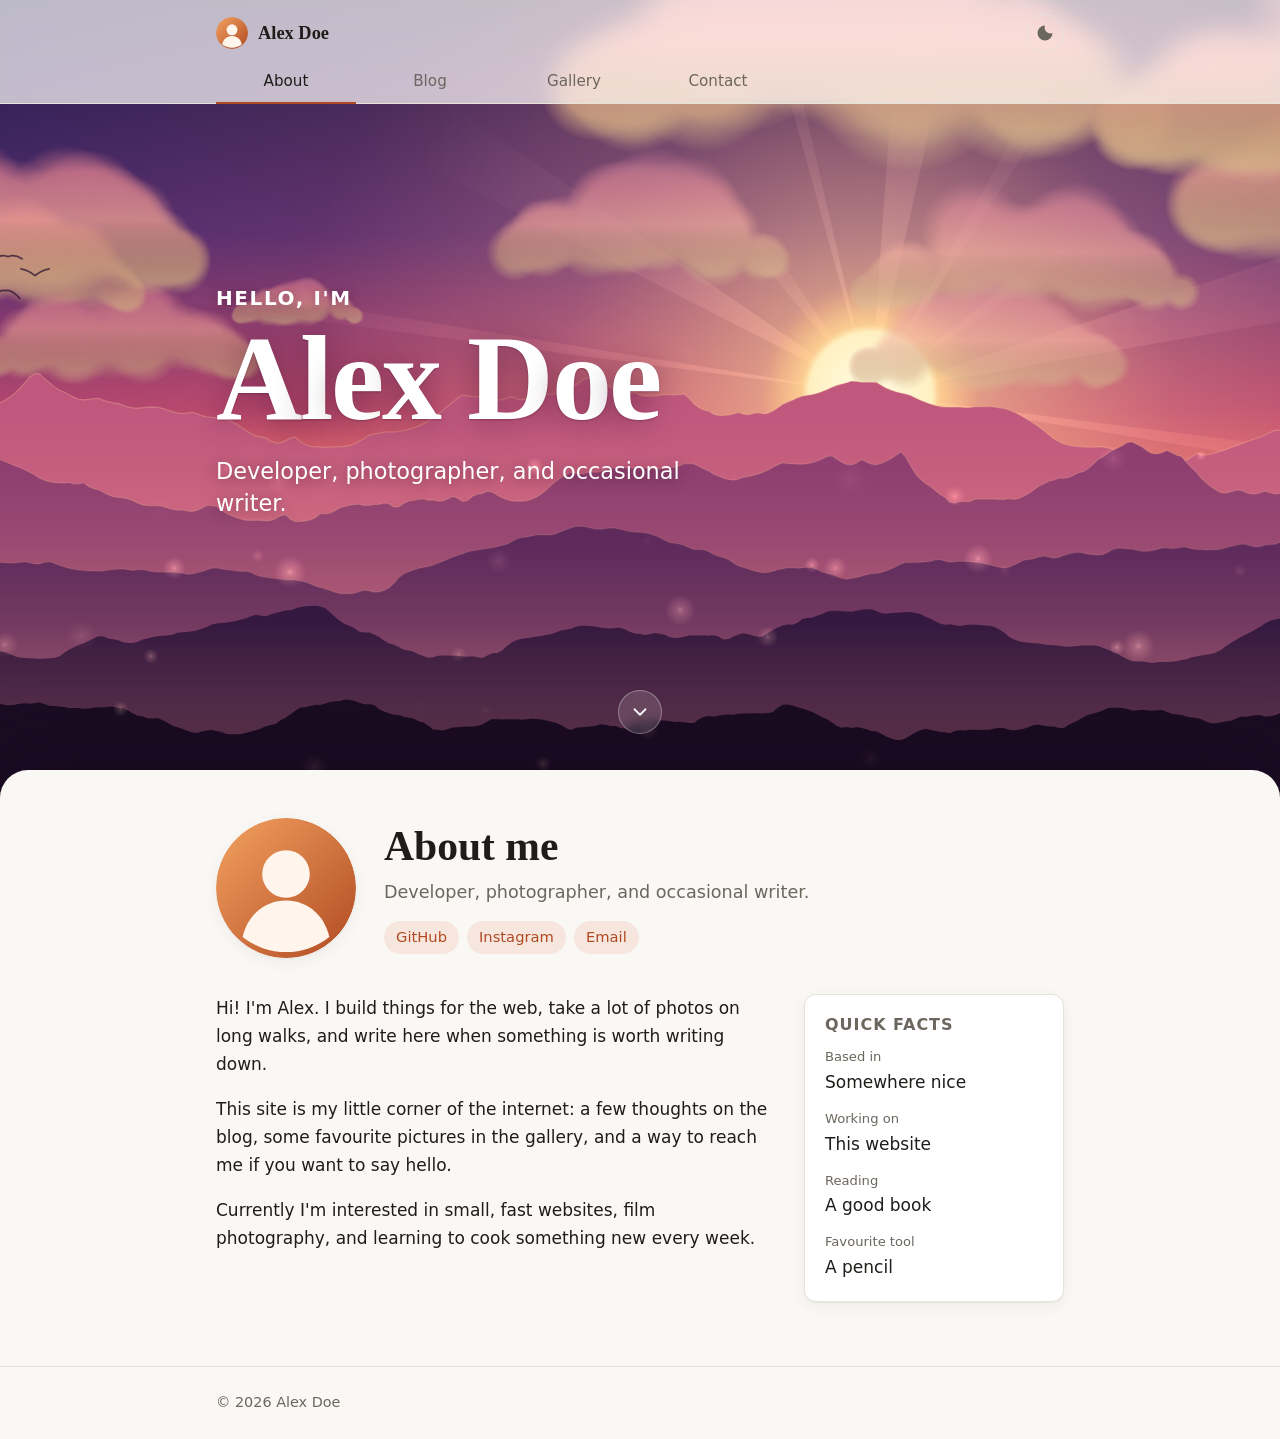
==== index.html @ f2b2eec3 "Add animated sunset hero with parallax and night mode A fixed full-screen canvas draws the whole sce" ====
<!doctype html>
<html lang="en">
<head>
  <meta charset="utf-8">
  <meta name="viewport" content="width=device-width, initial-scale=1">
  <title>My Site</title>
  <meta name="description" content="About me, blog, photo gallery, and a way to get in touch.">
  <link rel="icon" href="images/avatar.svg" type="image/svg+xml">
  <link rel="stylesheet" href="css/style.css">
</head>
<body>
  <a class="skip-link" href="#main">Skip to content</a>
  <canvas id="sky" aria-hidden="true"></canvas>

  <header class="site-header">
    <div class="wrap header-inner">
      <a class="brand" href="#about">
        <img class="brand-avatar" id="brand-avatar" src="images/avatar.svg" alt="" width="32" height="32">
        <span id="site-name">My Site</span>
      </a>
      <button class="theme-toggle" id="theme-toggle" type="button" aria-label="Toggle dark mode">
        <svg viewBox="0 0 24 24" width="20" height="20" aria-hidden="true"><path fill="currentColor" d="M12 3a9 9 0 1 0 9 9 7 7 0 0 1-9-9z"/></svg>
      </button>
    </div>
    <nav class="wrap" aria-label="Sections">
      <div class="tabs" role="tablist">
        <button role="tab" id="tab-about" data-tab="about" aria-controls="panel-about" aria-selected="true">About</button>
        <button role="tab" id="tab-blog" data-tab="blog" aria-controls="panel-blog" aria-selected="false" tabindex="-1">Blog</button>
        <button role="tab" id="tab-gallery" data-tab="gallery" aria-controls="panel-gallery" aria-selected="false" tabindex="-1">Gallery</button>
        <button role="tab" id="tab-contact" data-tab="contact" aria-controls="panel-contact" aria-selected="false" tabindex="-1">Contact</button>
      </div>
    </nav>
  </header>

  <section class="hero" aria-labelledby="hero-name">
    <div class="wrap hero-inner">
      <p class="hero-kicker">Hello, I'm</p>
      <h1 class="hero-title" id="hero-name"></h1>
      <p class="hero-tagline" id="hero-tagline"></p>
    </div>
    <button class="scroll-cue" id="scroll-cue" type="button" aria-label="Scroll to content">
      <svg viewBox="0 0 24 24" width="22" height="22" aria-hidden="true"><path fill="none" stroke="currentColor" stroke-width="2" stroke-linecap="round" stroke-linejoin="round" d="M6 9l6 6 6-6"/></svg>
    </button>
  </section>

  <div class="sheet">
  <main id="main" class="wrap">
    <!-- ABOUT -->
    <section id="panel-about" role="tabpanel" aria-labelledby="tab-about" tabindex="0">
      <div class="about-hero">
        <img id="about-avatar" class="about-avatar" src="images/avatar.svg" alt="" width="160" height="160">
        <div>
          <h1 id="about-name"></h1>
          <p id="about-tagline" class="tagline"></p>
          <ul id="about-links" class="link-list"></ul>
        </div>
      </div>
      <div class="about-grid">
        <div id="about-bio" class="prose"></div>
        <aside class="card">
          <h2 class="card-title">Quick facts</h2>
          <dl id="about-facts" class="facts"></dl>
        </aside>
      </div>
    </section>

    <!-- BLOG -->
    <section id="panel-blog" role="tabpanel" aria-labelledby="tab-blog" tabindex="0" hidden>
      <div id="blog-list-view">
        <h1>Blog</h1>
        <div id="blog-tags" class="chips" role="group" aria-label="Filter by tag"></div>
        <ol id="blog-list" class="post-list"></ol>
      </div>
      <article id="blog-post-view" hidden>
        <a href="#blog" class="back-link">&larr; All posts</a>
        <header class="post-header">
          <h1 id="post-title"></h1>
          <p id="post-meta" class="meta"></p>
        </header>
        <div id="post-body" class="prose"></div>
      </article>
    </section>

    <!-- GALLERY -->
    <section id="panel-gallery" role="tabpanel" aria-labelledby="tab-gallery" tabindex="0" hidden>
      <h1>Gallery</h1>
      <ul id="gallery-grid" class="gallery"></ul>
    </section>

    <!-- CONTACT -->
    <section id="panel-contact" role="tabpanel" aria-labelledby="tab-contact" tabindex="0" hidden>
      <h1>Send me something</h1>
      <p id="contact-intro" class="lead"></p>
      <form id="contact-form" class="card form" novalidate>
        <div class="field-row">
          <label class="field">
            <span>Your name</span>
            <input name="name" autocomplete="name" maxlength="100">
          </label>
          <label class="field">
            <span>Your email <small>(optional, so I can reply)</small></span>
            <input name="email" type="email" autocomplete="email" maxlength="200">
          </label>
        </div>
        <label class="field">
          <span>What is it?</span>
          <select name="kind">
            <option>Just saying hi</option>
            <option>A question</option>
            <option>A link or recommendation</option>
            <option>Feedback on a post</option>
            <option>Something else</option>
          </select>
        </label>
        <label class="field">
          <span>Link <small>(optional: a photo, file, song, article…)</small></span>
          <input name="link" type="url" inputmode="url" placeholder="https://" maxlength="500">
        </label>
        <label class="field">
          <span>Message</span>
          <textarea name="message" rows="6" required maxlength="5000"></textarea>
        </label>
        <!-- Honeypot for spam bots; hidden from people -->
        <label class="hp" aria-hidden="true">Leave this empty <input name="_gotcha" tabindex="-1" autocomplete="off"></label>
        <div class="form-actions">
          <button class="btn" type="submit" id="contact-submit">Send</button>
          <p id="form-status" class="form-status" role="status" aria-live="polite"></p>
        </div>
      </form>
      <p id="contact-direct" class="meta"></p>
    </section>
  </main>

  <footer class="site-footer">
    <div class="wrap">&copy; <span id="year"></span> <span id="footer-name"></span></div>
  </footer>
  </div>

  <dialog id="lightbox" class="lightbox" aria-label="Photo viewer">
    <button class="lb-btn lb-close" id="lb-close" type="button" aria-label="Close">&times;</button>
    <button class="lb-btn lb-prev" id="lb-prev" type="button" aria-label="Previous photo">&lsaquo;</button>
    <figure>
      <img id="lb-img" src="" alt="">
      <figcaption id="lb-caption"></figcaption>
    </figure>
    <button class="lb-btn lb-next" id="lb-next" type="button" aria-label="Next photo">&rsaquo;</button>
  </dialog>

  <script src="js/content.js"></script>
  <script src="js/app.js"></script>
  <script src="js/sky.js"></script>
</body>
</html>
---- css/style.css ----
:root {
  --bg: #faf8f5;
  --surface: #ffffff;
  --text: #1f1d1a;
  --muted: #6b665e;
  --border: #e7e2da;
  --accent: #b04a22;
  --accent-soft: #f6e6dd;
  --on-accent: #ffffff;
  --ok: #2f7a3f;
  --error: #b3261e;
  --shadow: 0 1px 2px rgb(0 0 0 / 0.04), 0 4px 16px rgb(0 0 0 / 0.05);
  --radius: 12px;
  --serif: "Iowan Old Style", "Palatino Linotype", Palatino, Georgia, serif;
  --sans: system-ui, -apple-system, "Segoe UI", Roboto, "Helvetica Neue", Arial, sans-serif;
  color-scheme: light;
}

@media (prefers-color-scheme: dark) {
  :root:not([data-theme="light"]) {
    --bg: #161412;
    --surface: #1f1c19;
    --text: #ede8e1;
    --muted: #a39c92;
    --border: #34302b;
    --accent: #e8845a;
    --accent-soft: #3a2519;
    --on-accent: #1a0f09;
    --ok: #7bc98a;
    --error: #f2877f;
    --shadow: 0 1px 2px rgb(0 0 0 / 0.3), 0 4px 16px rgb(0 0 0 / 0.25);
    color-scheme: dark;
  }
}
:root[data-theme="dark"] {
  --bg: #161412;
  --surface: #1f1c19;
  --text: #ede8e1;
  --muted: #a39c92;
  --border: #34302b;
  --accent: #e8845a;
  --accent-soft: #3a2519;
  --on-accent: #1a0f09;
  --ok: #7bc98a;
  --error: #f2877f;
  --shadow: 0 1px 2px rgb(0 0 0 / 0.3), 0 4px 16px rgb(0 0 0 / 0.25);
  color-scheme: dark;
}

*, *::before, *::after { box-sizing: border-box; }

html { -webkit-text-size-adjust: 100%; }

body {
  margin: 0;
  background: var(--bg);
  color: var(--text);
  font: 17px/1.65 var(--sans);
  min-height: 100vh;
  display: flex;
  flex-direction: column;
}

h1, h2, h3 { font-family: var(--serif); line-height: 1.2; font-weight: 600; }
h1 { font-size: clamp(1.9rem, 5vw, 2.6rem); margin: 0 0 0.5em; }
h2 { font-size: 1.4rem; }

a { color: var(--accent); text-underline-offset: 3px; }
img { max-width: 100%; display: block; }

:focus-visible { outline: 2px solid var(--accent); outline-offset: 2px; }

.wrap { width: 100%; max-width: 880px; margin: 0 auto; padding: 0 16px; }

.skip-link {
  position: absolute; left: 16px; top: -48px; z-index: 20;
  background: var(--accent); color: var(--on-accent);
  padding: 8px 12px; border-radius: 8px;
}
.skip-link:focus { top: 12px; }

/* Header & tabs */
.site-header {
  position: sticky; top: 0; z-index: 10;
  background: color-mix(in srgb, var(--bg) 72%, transparent);
  backdrop-filter: saturate(1.4) blur(10px);
  -webkit-backdrop-filter: saturate(1.4) blur(10px);
  border-bottom: 1px solid var(--border);
}
.header-inner { display: flex; align-items: center; justify-content: space-between; padding-top: 14px; }
.brand {
  display: inline-flex; align-items: center; gap: 10px;
  color: var(--text); text-decoration: none;
  font-family: var(--serif); font-weight: 600; font-size: 1.15rem;
}
.brand-avatar { width: 32px; height: 32px; border-radius: 50%; }
.theme-toggle {
  background: none; border: 1px solid var(--border); color: var(--muted);
  width: 38px; height: 38px; border-radius: 50%; cursor: pointer;
  display: grid; place-items: center;
}
.theme-toggle:hover { color: var(--text); }

.tabs { display: flex; gap: 4px; margin-top: 10px; }
.tabs [role="tab"] {
  flex: 1 1 0; max-width: 140px;
  background: none; border: 0; cursor: pointer;
  font: 500 0.95rem var(--sans); color: var(--muted);
  padding: 10px 8px 12px;
  border-bottom: 2px solid transparent;
  margin-bottom: -1px;
}
.tabs [role="tab"]:hover { color: var(--text); }
.tabs [role="tab"][aria-selected="true"] { color: var(--text); border-bottom-color: var(--accent); }

main.wrap { flex: 1; padding-top: 48px; padding-bottom: 64px; scroll-margin-top: 110px; }
[role="tabpanel"]:focus { outline: none; }
[role="tabpanel"] { animation: fade 0.2s ease-out; }
@keyframes fade { from { opacity: 0; transform: translateY(4px); } to { opacity: 1; transform: none; } }
@media (prefers-reduced-motion: reduce) { [role="tabpanel"] { animation: none; } }

.meta { color: var(--muted); font-size: 0.92rem; margin: 0; }
.lead { font-size: 1.1rem; color: var(--muted); margin-top: 0; }

.card {
  background: var(--surface); border: 1px solid var(--border);
  border-radius: var(--radius); box-shadow: var(--shadow); padding: 20px;
}
.card-title { font-size: 1rem; font-family: var(--sans); margin: 0 0 12px; text-transform: uppercase; letter-spacing: 0.06em; color: var(--muted); }

/* About */
.about-hero { display: flex; gap: 28px; align-items: center; margin-bottom: 36px; }
.about-avatar { width: 140px; height: 140px; border-radius: 50%; flex-shrink: 0; box-shadow: var(--shadow); }
.about-hero h1 { margin-bottom: 0.15em; }
.tagline { color: var(--muted); font-size: 1.1rem; margin: 0 0 14px; }
.link-list { list-style: none; padding: 0; margin: 0; display: flex; flex-wrap: wrap; gap: 8px; }
.link-list a {
  display: inline-block; padding: 4px 12px; border-radius: 999px;
  background: var(--accent-soft); text-decoration: none; font-size: 0.92rem; font-weight: 500;
}
.link-list a:hover { text-decoration: underline; }
.about-grid { display: grid; grid-template-columns: 1fr 260px; gap: 32px; align-items: start; }
.about-grid .prose p:first-child { margin-top: 0; }
.facts { margin: 0; display: grid; gap: 12px; }
.facts dt { font-size: 0.82rem; color: var(--muted); }
.facts dd { margin: 0; font-weight: 500; }

@media (max-width: 640px) {
  .about-hero { flex-direction: column; text-align: center; gap: 16px; }
  .about-avatar { width: 112px; height: 112px; }
  .link-list { justify-content: center; }
  .about-grid { grid-template-columns: 1fr; }
}

/* Prose */
.prose { max-width: 68ch; }
.prose h2 { margin-top: 1.8em; }
.prose blockquote {
  margin: 1.5em 0; padding: 4px 0 4px 18px;
  border-left: 3px solid var(--accent); color: var(--muted);
  font-family: var(--serif); font-size: 1.15rem; font-style: italic;
}
.prose code { background: var(--accent-soft); padding: 1px 5px; border-radius: 4px; font-size: 0.9em; }
.prose img { border-radius: var(--radius); margin: 1.5em 0; }

/* Blog */
.chips { display: flex; flex-wrap: wrap; gap: 8px; margin-bottom: 24px; }
.chip {
  font: 500 0.88rem var(--sans); color: var(--muted);
  background: var(--surface); border: 1px solid var(--border);
  border-radius: 999px; padding: 4px 14px; cursor: pointer;
}
.chip:hover { color: var(--text); }
.chip[aria-pressed="true"] { background: var(--accent); border-color: var(--accent); color: var(--on-accent); }

.post-list { list-style: none; margin: 0; padding: 0; display: grid; gap: 14px; }
.post-item a {
  display: block; color: inherit; text-decoration: none;
  background: var(--surface); border: 1px solid var(--border);
  border-radius: var(--radius); padding: 18px 20px;
  transition: border-color 0.15s, transform 0.15s;
}
.post-item a:hover { border-color: var(--accent); transform: translateY(-1px); }
.post-item-title { margin: 0 0 4px; font-size: 1.3rem; }
.post-item p:last-child { margin: 8px 0 0; }

.back-link { display: inline-block; margin-bottom: 20px; text-decoration: none; font-weight: 500; }
.back-link:hover { text-decoration: underline; }
.post-header { margin-bottom: 28px; }
.post-header h1 { margin-bottom: 0.25em; }

/* Gallery */
.gallery {
  list-style: none; margin: 0; padding: 0;
  display: grid; gap: 12px;
  grid-template-columns: repeat(auto-fill, minmax(220px, 1fr));
}
.gallery-item {
  position: relative; display: block; width: 100%; padding: 0; border: 0;
  border-radius: var(--radius); overflow: hidden; cursor: zoom-in;
  background: var(--border); aspect-ratio: 4 / 3;
}
.gallery-item img { width: 100%; height: 100%; object-fit: cover; transition: transform 0.3s; }
.gallery-item:hover img { transform: scale(1.04); }
.gallery-caption {
  position: absolute; left: 0; right: 0; bottom: 0;
  padding: 24px 12px 10px; text-align: left;
  font: 500 0.9rem var(--sans); color: #fff;
  background: linear-gradient(transparent, rgb(0 0 0 / 0.6));
}
@media (prefers-reduced-motion: reduce) { .gallery-item img, .post-item a { transition: none; } }

.lightbox {
  border: 0; padding: 0; background: transparent; color: #fff;
  max-width: 100vw; max-height: 100vh; width: 100vw; height: 100vh;
}
.lightbox[open] { display: grid; place-items: center; }
.lightbox::backdrop { background: rgb(0 0 0 / 0.88); }
.lightbox figure { margin: 0; max-width: min(92vw, 1100px); pointer-events: none; }
.lightbox img { max-height: 80vh; width: auto; margin: 0 auto; border-radius: 8px; pointer-events: auto; }
.lightbox figcaption { text-align: center; margin-top: 12px; font-size: 0.95rem; opacity: 0.85; }
.lb-btn {
  position: fixed; background: rgb(255 255 255 / 0.12); color: #fff; border: 0;
  width: 44px; height: 44px; border-radius: 50%; font-size: 1.8rem; line-height: 1;
  cursor: pointer; display: grid; place-items: center;
}
.lb-btn:hover { background: rgb(255 255 255 / 0.24); }
.lb-close { top: 16px; right: 16px; }
.lb-prev { left: 16px; top: 50%; transform: translateY(-50%); }
.lb-next { right: 16px; top: 50%; transform: translateY(-50%); }

/* Contact */
.form { display: grid; gap: 16px; max-width: 640px; margin-bottom: 20px; }
.field-row { display: grid; grid-template-columns: 1fr 1fr; gap: 16px; }
@media (max-width: 560px) { .field-row { grid-template-columns: 1fr; } }
.field { display: grid; gap: 6px; font-weight: 500; font-size: 0.95rem; }
.field small { font-weight: 400; color: var(--muted); }
.field input, .field select, .field textarea {
  font: 400 1rem var(--sans); color: var(--text);
  background: var(--bg); border: 1px solid var(--border); border-radius: 8px;
  padding: 10px 12px; width: 100%;
}
.field textarea { resize: vertical; min-height: 120px; }
.field input:focus, .field select:focus, .field textarea:focus { outline: none; border-color: var(--accent); box-shadow: 0 0 0 3px var(--accent-soft); }
.hp { position: absolute; left: -9999px; width: 1px; height: 1px; overflow: hidden; }
.form-actions { display: flex; align-items: center; gap: 16px; flex-wrap: wrap; }
.btn {
  font: 600 1rem var(--sans); color: var(--on-accent); background: var(--accent);
  border: 0; border-radius: 8px; padding: 11px 28px; cursor: pointer;
}
.btn:hover { filter: brightness(1.08); }
.btn:disabled { opacity: 0.6; cursor: progress; }
.form-status { margin: 0; font-size: 0.95rem; }
.form-status[data-kind="ok"] { color: var(--ok); }
.form-status[data-kind="error"] { color: var(--error); }

/* Footer */
.site-footer { border-top: 1px solid var(--border); padding: 24px 0; color: var(--muted); font-size: 0.9rem; }

/* ---------- Sky, hero & content sheet ---------- */
#sky {
  position: fixed; inset: 0; z-index: 0;
  width: 100vw; height: 100vh;
  display: block; pointer-events: none;
  background: #1b1947;
}

.hero {
  position: relative; z-index: 1;
  min-height: max(420px, 74vh);
  min-height: max(420px, 74svh);
  display: flex; flex-direction: column; justify-content: center;
  color: #fff;
}
.hero-inner {
  transform: translateY(calc(var(--scroll, 0) * 0.45px));
  opacity: calc(1 - var(--scroll, 0) / 480);
  will-change: transform, opacity;
  padding-bottom: 8vh;
}
.hero-kicker {
  margin: 0 0 4px; font-size: clamp(1rem, 2.4vw, 1.25rem); letter-spacing: 0.08em;
  text-transform: uppercase; font-weight: 600; opacity: 0.9;
  text-shadow: 0 2px 12px rgb(60 10 40 / 0.45);
  animation: rise 1s 0.2s both cubic-bezier(.2, .8, .2, 1);
}
.hero-title {
  margin: 0; font-size: clamp(3rem, 11vw, 7.5rem); line-height: 1; letter-spacing: -0.02em;
  text-shadow: 0 4px 30px rgb(60 10 40 / 0.45), 0 1px 2px rgb(60 10 40 / 0.3);
}
.hero-title span {
  display: inline-block;
  animation: letter 1.1s both cubic-bezier(.2, .9, .25, 1.15);
  animation-delay: calc(var(--i) * 55ms + 350ms);
}
.hero-tagline {
  margin: 16px 0 0; max-width: 34ch; font-size: clamp(1.05rem, 2.6vw, 1.4rem); line-height: 1.45;
  text-shadow: 0 2px 14px rgb(60 10 40 / 0.5);
  animation: rise 1s 1.1s both cubic-bezier(.2, .8, .2, 1);
}
@keyframes letter {
  from { opacity: 0; transform: translateY(0.6em) rotate(8deg) scale(0.9); filter: blur(8px); }
  to { opacity: 1; transform: none; filter: none; }
}
@keyframes rise { from { opacity: 0; transform: translateY(18px); } to { opacity: 1; transform: none; } }

.scroll-cue {
  position: absolute; left: 50%; bottom: 36px; translate: -50% 0;
  width: 44px; height: 44px; border-radius: 50%; cursor: pointer;
  display: grid; place-items: center; color: #fff;
  background: rgb(255 255 255 / 0.14); border: 1px solid rgb(255 255 255 / 0.35);
  backdrop-filter: blur(6px); -webkit-backdrop-filter: blur(6px);
  animation: rise 1s 1.6s both, bob 2.4s 2.6s ease-in-out infinite;
  opacity: calc(1 - var(--scroll, 0) / 200);
}
.scroll-cue:hover { background: rgb(255 255 255 / 0.24); }
@keyframes bob { 0%, 100% { transform: translateY(0); } 50% { transform: translateY(8px); } }

.sheet {
  position: relative; z-index: 1;
  flex: 1; display: flex; flex-direction: column;
  background: var(--bg);
  border-radius: 28px 28px 0 0;
  box-shadow: 0 -24px 60px rgb(20 5 30 / 0.35);
}

@media (prefers-reduced-motion: reduce) {
  .hero-kicker, .hero-title span, .hero-tagline, .scroll-cue { animation: none; }
  .hero-inner { transform: none; }
}
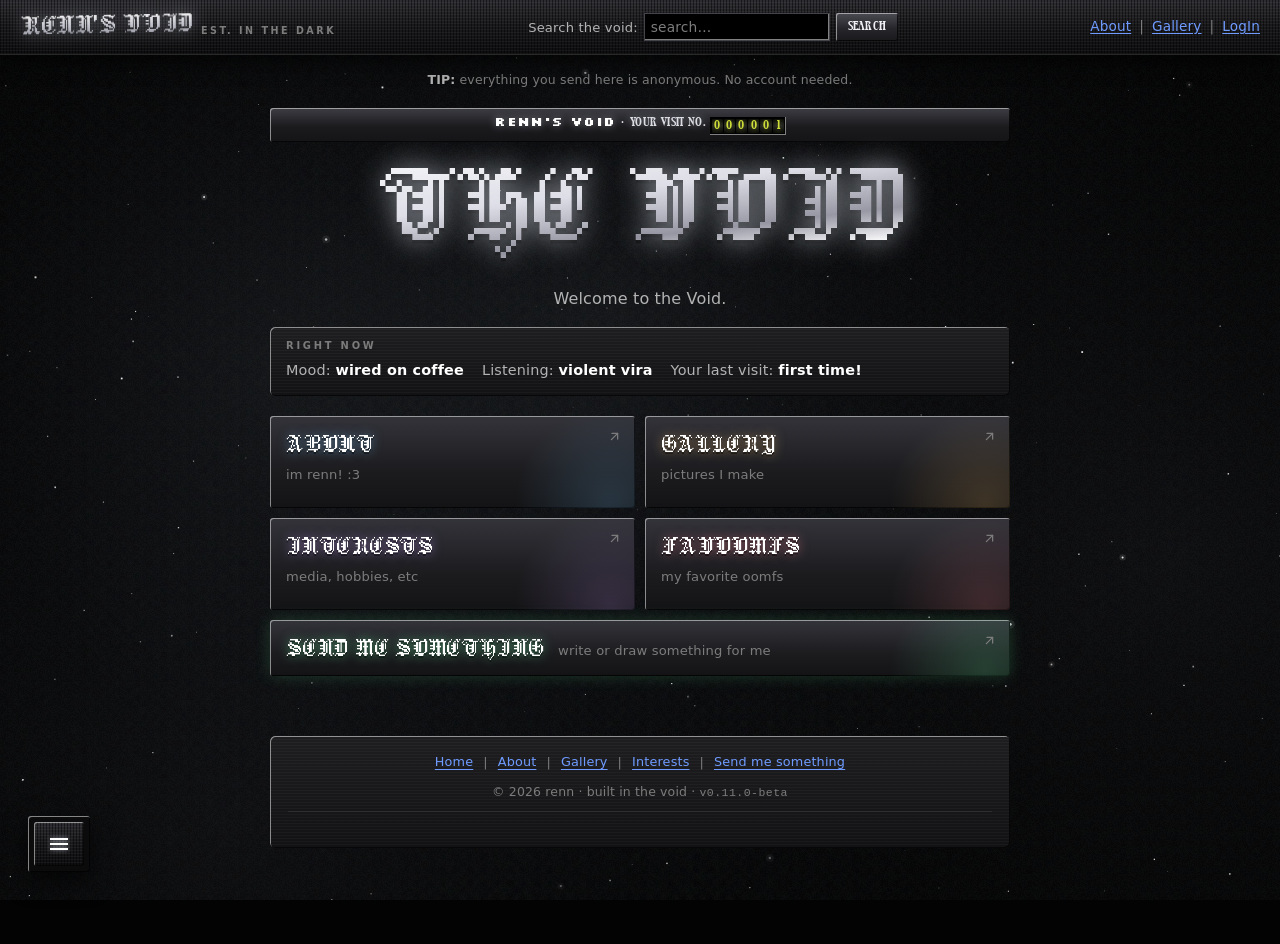
==== commit 28258a7e: "Replace test site with Renn's Void, organized and polished Bring in the latest version of the site (" ====
--- a/index.html
+++ b/index.html
@@ -1,153 +1,438 @@
-<!doctype html>
+<!DOCTYPE html>
 <html lang="en">
 <head>
-  <meta charset="utf-8">
-  <meta name="viewport" content="width=device-width, initial-scale=1">
-  <title>My Site</title>
-  <meta name="description" content="About me, blog, photo gallery, and a way to get in touch.">
-  <link rel="icon" href="images/avatar.svg" type="image/svg+xml">
-  <link rel="stylesheet" href="css/style.css">
+  <meta charset="UTF-8">
+  <meta name="viewport" content="width=device-width, initial-scale=1, viewport-fit=cover">
+  <title>Renn | Void</title>
+  <meta name="description" content="Welcome to the Void.">
+  <meta name="theme-color" content="#030303">
+  <meta property="og:title" content="Renn | Void">
+  <meta property="og:description" content="Welcome to the Void.">
+  <meta property="og:type" content="website">
+  <link rel="icon" href="favicon.svg" type="image/svg+xml">
+
+  <link rel="preload" href="assets/fonts/jacquard12.woff2" as="font" type="font/woff2" crossorigin>
+  <link rel="preload" href="assets/fonts/silkscreen-400.woff2" as="font" type="font/woff2" crossorigin>
+
+  <link rel="stylesheet" href="css/base.css">
+  <link rel="stylesheet" href="css/background.css">
+  <link rel="stylesheet" href="css/layout.css">
+  <link rel="stylesheet" href="css/dock.css">
+  <link rel="stylesheet" href="css/components.css">
+  <link rel="stylesheet" href="css/pages.css">
+  <link rel="stylesheet" href="css/send.css">
+  <link rel="stylesheet" href="css/effects.css">
+
+  <script>document.documentElement.classList.add('js');</script>
 </head>
-<body>
-  <a class="skip-link" href="#main">Skip to content</a>
-  <canvas id="sky" aria-hidden="true"></canvas>
-
-  <header class="site-header">
-    <div class="wrap header-inner">
-      <a class="brand" href="#about">
-        <img class="brand-avatar" id="brand-avatar" src="images/avatar.svg" alt="" width="32" height="32">
-        <span id="site-name">My Site</span>
-      </a>
-      <button class="theme-toggle" id="theme-toggle" type="button" aria-label="Toggle dark mode">
-        <svg viewBox="0 0 24 24" width="20" height="20" aria-hidden="true"><path fill="currentColor" d="M12 3a9 9 0 1 0 9 9 7 7 0 0 1-9-9z"/></svg>
+<body class="is-booting" data-page="home">
+  <canvas id="sky" class="sky" aria-hidden="true"></canvas>
+
+  <!-- ======================= BANNER ======================= -->
+  <header class="topbar">
+    <div class="topbar-inner">
+      <div class="brand">
+        <span class="brand-name">RENN'S VOID</span>
+        <span class="brand-tag">est. in the dark</span>
+      </div>
+
+      <form class="searchbox" id="siteSearch" role="search">
+        <label class="slug" for="siteSearchInput">Search the void:</label>
+        <input id="siteSearchInput" type="search" name="q" placeholder="search&#8230;" autocomplete="off" spellcheck="false">
+        <button class="top-search-btn" type="submit">Search</button>
+      </form>
+
+      <nav class="top-links" aria-label="Quick links">
+        <a href="#about">About</a>
+        <a href="#gallery">Gallery</a>
+        <button type="button" class="top-link-btn" id="topLoginBtn">LogIn</button>
+      </nav>
+    </div>
+  </header>
+
+  <div class="site">
+    <p class="tip" id="tipBar"><b>TIP:</b> everything you send here is anonymous. No account needed.</p>
+
+    <!-- ======================= PAGES ======================= -->
+    <main id="stage" class="stage">
+
+    <section class="page page-home" id="page-home" data-page="home" aria-labelledby="homeTitle">
+      <div class="home-strip"><b>RENN'S VOID</b> &#183; your visit no. <span class="odometer" id="visitCount" aria-label="1">000001</span></div>
+      <h1 class="hero-title" id="homeTitle">THE VOID</h1>
+      <p class="lede">Welcome to the Void.</p>
+      <div class="nowcard">
+        <span class="nowcard-label">right now</span>
+        <div class="nowcard-row">
+          <span>Mood: <b class="mood-word">bored z z 1,</b></span>
+          <span>Listening: <b class="now-playing">the static between stars</b></span>
+          <span>Your last visit: <b class="stamp">just now</b></span>
+        </div>
+      </div>
+      <nav class="portals" id="portals" aria-label="Pages"></nav>
+    </section>
+
+    <section class="page" id="page-about" data-page="about" aria-labelledby="aboutTitle" hidden>
+      <header class="page-head">
+        <h1 class="page-title" id="aboutTitle">ABOUT</h1>
+        <p class="lede">im renn! This is my website :3</p>
+      </header>
+      <div class="wip">W.I.P</div>
+    </section>
+
+    <section class="page page-gallery" id="page-gallery" data-page="gallery" aria-labelledby="galleryTitle" hidden>
+      <header class="page-head">
+        <h1 class="page-title" id="galleryTitle">GALLERY</h1>
+        <p class="lede">Here's the collection of pictures I make</p>
+      </header>
+      <div class="gallery-frame">
+        <!-- the Juicer feed fills this in when the page is first opened -->
+        <div class="juicer-feed" data-feed-id="xqygen"></div>
+        <p class="gallery-status" id="galleryStatus">Loading pictures…</p>
+      </div>
+    </section>
+
+    <section class="page" id="page-interests" data-page="interests" aria-labelledby="interestsTitle" hidden>
+      <header class="page-head">
+        <h1 class="page-title" id="interestsTitle">INTERESTS</h1>
+        <p class="lede">Media, hobbies, etc</p>
+      </header>
+      <div class="wip">W.I.P</div>
+    </section>
+
+    <section class="page" id="page-favoomfs" data-page="favoomfs" aria-labelledby="favoomfsTitle" hidden>
+      <header class="page-head">
+        <h1 class="page-title" id="favoomfsTitle">FAVOOMFS</h1>
+        <p class="lede">my favorite oomfs</p>
+      </header>
+      <div class="wip">W.I.P</div>
+      <!--
+        When you're ready, replace the W.I.P box with cards like this:
+        <div class="oomf-grid">
+          <a class="oomf" href="https://link-to-their-page" target="_blank" rel="noopener">
+            <img class="oomf-avatar" src="images/oomfs/name.png" alt="">
+            <span class="oomf-name">name</span>
+            <span class="oomf-note">a line about them</span>
+          </a>
+        </div>
+      -->
+    </section>
+
+    <section class="page page-send" id="page-send" data-page="send" aria-labelledby="sendTitle" hidden>
+      <header class="page-head">
+        <h1 class="page-title" id="sendTitle">SEND ME SOMETHING</h1>
+        <p class="lede">You can either write or draw</p>
+      </header>
+
+      <div class="segmented" id="sendTabs" role="tablist" aria-label="What to send" data-active="write">
+        <span class="segmented-thumb" aria-hidden="true"></span>
+        <button type="button" role="tab" id="tabWrite" data-tab="write" aria-selected="true" aria-controls="panelWrite">
+          <svg class="icon" viewBox="0 0 24 24" aria-hidden="true"><path d="M12 20h9"/><path d="M16.5 3.5a2.12 2.12 0 0 1 3 3L7 19l-4 1 1-4Z"/></svg>
+          write
+        </button>
+        <button type="button" role="tab" id="tabDraw" data-tab="draw" aria-selected="false" aria-controls="panelDraw" tabindex="-1">
+          <svg class="icon" viewBox="0 0 24 24" aria-hidden="true"><path d="m9.06 11.9 8.07-8.06a2.85 2.85 0 1 1 4.03 4.03l-8.06 8.08"/><path d="M7.07 14.94c-1.66 0-3 1.35-3 3.02 0 1.33-2.5 1.52-2 2.02 1.08 1.1 2.49 2.02 4 2.02 2.2 0 4-1.8 4-4.04a3.01 3.01 0 0 0-3-3.02z"/></svg>
+          draw
+        </button>
+      </div>
+
+      <!-- write -->
+      <div class="send-panel" id="panelWrite" role="tabpanel" aria-labelledby="tabWrite">
+        <div class="message-card">
+          <label class="sr-only" for="messageText">Your message</label>
+          <textarea id="messageText" rows="4" maxlength="2000" placeholder="Type here"></textarea>
+          <div class="message-bar">
+            <button type="button" class="attach-btn" id="openMusicBtn">
+              <svg class="icon-fill" viewBox="0 0 24 24" aria-hidden="true"><path d="M12 0C5.4 0 0 5.4 0 12s5.4 12 12 12 12-5.4 12-12S18.66 0 12 0zm5.521 17.34c-.24.359-.66.48-1.021.24-2.82-1.74-6.36-2.101-10.561-1.141-.418.122-.779-.179-.899-.539-.12-.421.18-.78.54-.9 4.56-1.021 8.52-.6 11.64 1.32.42.18.479.659.301 1.02zm1.44-3.3c-.301.42-.84.6-1.262.3-3.239-1.98-8.159-2.58-11.939-1.38-.479.12-1.02-.12-1.14-.6-.12-.48.12-1.021.6-1.141C9.6 9.9 15 10.561 18.72 12.84c.361.181.54.78.241 1.2zm.12-3.36C15.24 8.4 8.82 8.16 5.16 9.301c-.6.179-1.2-.181-1.38-.721-.18-.6.18-1.2.72-1.38 4.26-1.26 11.28-1.02 15.72 1.621.539.3.719 1.02.419 1.56-.239.54-.959.72-1.559.3z"/></svg>
+              <span>add a song</span>
+            </button>
+            <div class="song-chip" id="songChip" hidden>
+              <button type="button" class="song-chip-main" id="songChipChange" aria-label="Change song">
+                <img class="song-chip-cover" id="songChipCover" alt="">
+                <span class="song-chip-text">
+                  <span class="song-chip-title" id="songChipTitle"></span>
+                  <span class="song-chip-artist" id="songChipArtist"></span>
+                </span>
+              </button>
+              <button type="button" class="song-chip-remove" id="songChipRemove" aria-label="Remove song">
+                <svg class="icon" viewBox="0 0 24 24" aria-hidden="true"><path d="M18 6 6 18"/><path d="m6 6 12 12"/></svg>
+              </button>
+            </div>
+            <span class="char-count" id="charCount" aria-live="off">0 / 2000</span>
+          </div>
+        </div>
+        <button type="button" class="send-btn" id="sendMessageBtn"><span class="btn-label">SEND ANONYMOUSLY ✍️🤫</span></button>
+        <p class="form-status" id="messageStatus" role="status" aria-live="polite"></p>
+      </div>
+
+      <!-- draw -->
+      <div class="send-panel" id="panelDraw" role="tabpanel" aria-labelledby="tabDraw" hidden>
+        <div class="draw-card">
+          <div class="draw-toolbar" role="toolbar" aria-label="Drawing tools">
+            <div class="tool-group">
+              <button type="button" class="tool-btn is-active" id="penBtn" aria-pressed="true" title="Pen">
+                <svg class="icon" viewBox="0 0 24 24" aria-hidden="true"><path d="M17 3a2.85 2.83 0 1 1 4 4L7.5 20.5 2 22l1.5-5.5Z"/><path d="m15 5 4 4"/></svg>
+                <span class="sr-only">Pen</span>
+              </button>
+              <button type="button" class="tool-btn" id="eraserBtn" aria-pressed="false" title="Eraser">
+                <svg class="icon" viewBox="0 0 24 24" aria-hidden="true"><path d="m7 21-4.3-4.3a1 1 0 0 1 0-1.4l10-10a1 1 0 0 1 1.4 0l7 7a1 1 0 0 1 0 1.4L13.7 21"/><path d="M22 21H7"/><path d="m9.5 9.5 5 5"/></svg>
+                <span class="sr-only">Eraser</span>
+              </button>
+            </div>
+            <div class="tool-group">
+              <button type="button" class="tool-btn" id="undoBtn" title="Undo (Ctrl+Z)" disabled>
+                <svg class="icon" viewBox="0 0 24 24" aria-hidden="true"><path d="M3 7v6h6"/><path d="M21 17a9 9 0 0 0-9-9 9 9 0 0 0-6 2.3L3 13"/></svg>
+                <span class="sr-only">Undo</span>
+              </button>
+              <button type="button" class="tool-btn" id="redoBtn" title="Redo (Ctrl+Shift+Z)" disabled>
+                <svg class="icon" viewBox="0 0 24 24" aria-hidden="true"><path d="M21 7v6h-6"/><path d="M3 17a9 9 0 0 1 9-9 9 9 0 0 1 6 2.3l3 2.7"/></svg>
+                <span class="sr-only">Redo</span>
+              </button>
+              <button type="button" class="tool-btn" id="clearBtn" title="Clear canvas" disabled>
+                <svg class="icon" viewBox="0 0 24 24" aria-hidden="true"><path d="M3 6h18"/><path d="M19 6v14c0 1-1 2-2 2H7c-1 0-2-1-2-2V6"/><path d="M8 6V4c0-1 1-2 2-2h4c1 0 2 1 2 2v2"/></svg>
+                <span class="sr-only">Clear</span>
+              </button>
+              <button type="button" class="tool-btn bg-btn" id="bgToggleBtn" aria-pressed="false" title="White background">
+                <span class="bg-glyph" aria-hidden="true">BG</span>
+                <span class="sr-only">White background</span>
+              </button>
+            </div>
+            <div class="tool-group size-group">
+              <span class="size-dot" id="sizeDot" aria-hidden="true"><i></i></span>
+              <input type="range" id="brushSize" min="1" max="40" value="4" aria-label="Brush size">
+            </div>
+            <div class="tool-group swatch-group" role="group" aria-label="Colour">
+              <button type="button" class="swatch" data-color="#ffffff" style="--c:#ffffff" aria-label="White"></button>
+              <button type="button" class="swatch" data-color="#000000" style="--c:#000000" aria-label="Black"></button>
+              <button type="button" class="swatch" data-color="#ff5c8a" style="--c:#ff5c8a" aria-label="Pink"></button>
+              <button type="button" class="swatch" data-color="#ffd166" style="--c:#ffd166" aria-label="Yellow"></button>
+              <button type="button" class="swatch" data-color="#6dffa8" style="--c:#6dffa8" aria-label="Green"></button>
+              <button type="button" class="swatch" data-color="#7cc8ff" style="--c:#7cc8ff" aria-label="Blue"></button>
+              <label class="swatch swatch-custom" id="customSwatch" title="Any colour">
+                <input type="color" id="brushColor" value="#ffffff" aria-label="Pick any colour">
+              </label>
+            </div>
+          </div>
+          <div class="canvas-wrap" id="canvasWrap">
+            <canvas id="drawCanvas" width="1100" height="700" aria-label="Drawing canvas"></canvas>
+            <p class="canvas-hint" id="canvasHint" aria-hidden="true">draw here</p>
+            <div class="brush-cursor" id="brushCursor" aria-hidden="true"></div>
+          </div>
+        </div>
+        <button type="button" class="send-btn" id="sendDrawingBtn"><span class="btn-label">SEND ANONYMOUSLY 🎨🤫</span></button>
+        <p class="form-status" id="drawingStatus" role="status" aria-live="polite"></p>
+      </div>
+    </section>
+
+    <section class="page page-admin" id="page-admin" data-page="admin" aria-labelledby="adminTitle" hidden>
+      <header class="page-head">
+        <h1 class="page-title" id="adminTitle">CONTROL PANEL</h1>
+      </header>
+      <div class="panel-card">
+        <h2 class="card-label">Create entity</h2>
+        <form class="admin-form" id="createUserForm" novalidate>
+          <label class="sr-only" for="newUsername">New username</label>
+          <input class="field" type="text" id="newUsername" placeholder="Username" autocomplete="off" autocapitalize="off" spellcheck="false">
+          <label class="sr-only" for="newPassword">New password</label>
+          <input class="field" type="password" id="newPassword" placeholder="Password" autocomplete="new-password">
+          <button class="btn btn-danger" type="submit">ADD ENTITY</button>
+        </form>
+        <p class="form-status" id="createUserStatus" role="status" aria-live="polite"></p>
+      </div>
+      <div class="panel-card">
+        <h2 class="card-label">Active entities</h2>
+        <ul class="entity-list" id="userList">
+          <li class="entity"><span>renn</span><span class="entity-role">OWNER</span></li>
+        </ul>
+      </div>
+    </section>
+    </main>
+
+    <!-- ======================= FOOTER ======================= -->
+    <footer class="footer">
+      <div class="footer-inner">
+        <nav class="footer-links" aria-label="Footer">
+          <a href="#home">Home</a>
+          <a href="#about">About</a>
+          <a href="#gallery">Gallery</a>
+          <a href="#interests">Interests</a>
+          <a href="#send">Send me something</a>
+        </nav>
+        <p class="footer-note">&copy; <span id="footYear">2026</span> renn &#183; built in the void &#183; <span class="version-tag" id="versionTag">v0.11.0-beta</span></p>
+        <span class="footer-marquee" aria-hidden="true"><span>&#9733; HOME &#9733; ABOUT &#9733; GALLERY &#9733; INTERESTS &#9733; SEND ME SOMETHING &#9733;</span></span>
+      </div>
+    </footer>
+  </div>
+
+  <!-- ======================= DOCK ======================= -->
+  <div class="dock" id="dock" data-state="icon">
+    <nav class="dock-panel" id="dockPanel" aria-label="Main" inert>
+      <div class="dock-head">
+        <span class="dock-eyebrow">you are here</span>
+        <span class="dock-where" id="dockWhere">home</span>
+      </div>
+      <ul class="dock-links" id="dockLinks"></ul>
+      <div class="dock-foot">
+        <button type="button" class="util-btn" id="settingsBtn">
+          <svg class="icon" viewBox="0 0 24 24" aria-hidden="true"><path d="M21 4h-7"/><path d="M10 4H3"/><path d="M21 12h-9"/><path d="M8 12H3"/><path d="M21 20h-5"/><path d="M12 20H3"/><path d="M14 2v4"/><path d="M8 10v4"/><path d="M16 18v4"/></svg>
+          settings
+        </button>
+        <div class="dock-auth">
+          <button type="button" class="util-btn is-strong" id="loginBtn">
+            <svg class="icon" viewBox="0 0 24 24" aria-hidden="true"><path d="M15 3h4a2 2 0 0 1 2 2v14a2 2 0 0 1-2 2h-4"/><path d="m10 17 5-5-5-5"/><path d="M15 12H3"/></svg>
+            login
+          </button>
+          <a class="util-btn" id="panelBtn" href="#admin" data-page-link="admin" hidden>
+            <svg class="icon" viewBox="0 0 24 24" aria-hidden="true"><path d="M12 22s8-4 8-10V5l-8-3-8 3v7c0 6 8 10 8 10z"/></svg>
+            panel
+          </a>
+          <button type="button" class="util-btn" id="profileBtn" hidden>
+            <svg class="icon" viewBox="0 0 24 24" aria-hidden="true"><circle cx="12" cy="8" r="5"/><path d="M20 21a8 8 0 0 0-16 0"/></svg>
+            profile
+          </button>
+          <button type="button" class="util-btn" id="logoutBtn" hidden>
+            <svg class="icon" viewBox="0 0 24 24" aria-hidden="true"><path d="M9 21H5a2 2 0 0 1-2-2V5a2 2 0 0 1 2-2h4"/><path d="m16 17 5-5-5-5"/><path d="M21 12H9"/></svg>
+            logout
+          </button>
+        </div>
+      </div>
+    </nav>
+
+    <div class="dock-bar" id="dockBar">
+      <button type="button" class="dock-toggle" id="dockToggle" aria-expanded="false" aria-controls="dockPanel" aria-label="Open menu">
+        <span class="burger" aria-hidden="true"><span></span><span></span><span></span></span>
+        <span class="dock-label" aria-hidden="true"><span id="dockLabelText">HOME</span></span>
       </button>
     </div>
-    <nav class="wrap" aria-label="Sections">
-      <div class="tabs" role="tablist">
-        <button role="tab" id="tab-about" data-tab="about" aria-controls="panel-about" aria-selected="true">About</button>
-        <button role="tab" id="tab-blog" data-tab="blog" aria-controls="panel-blog" aria-selected="false" tabindex="-1">Blog</button>
-        <button role="tab" id="tab-gallery" data-tab="gallery" aria-controls="panel-gallery" aria-selected="false" tabindex="-1">Gallery</button>
-        <button role="tab" id="tab-contact" data-tab="contact" aria-controls="panel-contact" aria-selected="false" tabindex="-1">Contact</button>
-      </div>
-    </nav>
-  </header>
-
-  <section class="hero" aria-labelledby="hero-name">
-    <div class="wrap hero-inner">
-      <p class="hero-kicker">Hello, I'm</p>
-      <h1 class="hero-title" id="hero-name"></h1>
-      <p class="hero-tagline" id="hero-tagline"></p>
-    </div>
-    <button class="scroll-cue" id="scroll-cue" type="button" aria-label="Scroll to content">
-      <svg viewBox="0 0 24 24" width="22" height="22" aria-hidden="true"><path fill="none" stroke="currentColor" stroke-width="2" stroke-linecap="round" stroke-linejoin="round" d="M6 9l6 6 6-6"/></svg>
-    </button>
-  </section>
-
-  <div class="sheet">
-  <main id="main" class="wrap">
-    <!-- ABOUT -->
-    <section id="panel-about" role="tabpanel" aria-labelledby="tab-about" tabindex="0">
-      <div class="about-hero">
-        <img id="about-avatar" class="about-avatar" src="images/avatar.svg" alt="" width="160" height="160">
-        <div>
-          <h1 id="about-name"></h1>
-          <p id="about-tagline" class="tagline"></p>
-          <ul id="about-links" class="link-list"></ul>
-        </div>
-      </div>
-      <div class="about-grid">
-        <div id="about-bio" class="prose"></div>
-        <aside class="card">
-          <h2 class="card-title">Quick facts</h2>
-          <dl id="about-facts" class="facts"></dl>
-        </aside>
-      </div>
-    </section>
-
-    <!-- BLOG -->
-    <section id="panel-blog" role="tabpanel" aria-labelledby="tab-blog" tabindex="0" hidden>
-      <div id="blog-list-view">
-        <h1>Blog</h1>
-        <div id="blog-tags" class="chips" role="group" aria-label="Filter by tag"></div>
-        <ol id="blog-list" class="post-list"></ol>
-      </div>
-      <article id="blog-post-view" hidden>
-        <a href="#blog" class="back-link">&larr; All posts</a>
-        <header class="post-header">
-          <h1 id="post-title"></h1>
-          <p id="post-meta" class="meta"></p>
-        </header>
-        <div id="post-body" class="prose"></div>
-      </article>
-    </section>
-
-    <!-- GALLERY -->
-    <section id="panel-gallery" role="tabpanel" aria-labelledby="tab-gallery" tabindex="0" hidden>
-      <h1>Gallery</h1>
-      <ul id="gallery-grid" class="gallery"></ul>
-    </section>
-
-    <!-- CONTACT -->
-    <section id="panel-contact" role="tabpanel" aria-labelledby="tab-contact" tabindex="0" hidden>
-      <h1>Send me something</h1>
-      <p id="contact-intro" class="lead"></p>
-      <form id="contact-form" class="card form" novalidate>
-        <div class="field-row">
-          <label class="field">
-            <span>Your name</span>
-            <input name="name" autocomplete="name" maxlength="100">
-          </label>
-          <label class="field">
-            <span>Your email <small>(optional, so I can reply)</small></span>
-            <input name="email" type="email" autocomplete="email" maxlength="200">
-          </label>
-        </div>
-        <label class="field">
-          <span>What is it?</span>
-          <select name="kind">
-            <option>Just saying hi</option>
-            <option>A question</option>
-            <option>A link or recommendation</option>
-            <option>Feedback on a post</option>
-            <option>Something else</option>
-          </select>
+  </div>
+
+  <!-- ======================= DIALOGS ======================= -->
+  <dialog class="modal" id="loginModal" aria-labelledby="loginTitle">
+    <div class="modal-card">
+      <button type="button" class="modal-x" data-close aria-label="Close">
+        <svg class="icon" viewBox="0 0 24 24" aria-hidden="true"><path d="M18 6 6 18"/><path d="m6 6 12 12"/></svg>
+      </button>
+      <h2 class="modal-title" id="loginTitle">AUTHENTICATE</h2>
+      <form class="modal-form" id="loginForm" novalidate>
+        <label class="sr-only" for="loginUser">Username</label>
+        <input class="field" id="loginUser" name="username" type="text" placeholder="Username" autocomplete="username" autocapitalize="off" spellcheck="false">
+        <label class="sr-only" for="loginPass">Password</label>
+        <input class="field" id="loginPass" name="password" type="password" placeholder="Password" autocomplete="current-password">
+        <button class="btn btn-primary btn-block" type="submit" id="loginSubmit"><span class="btn-label">ENTER</span></button>
+        <p class="form-error" id="loginError" role="alert" hidden></p>
+      </form>
+    </div>
+  </dialog>
+
+  <dialog class="modal" id="logoutModal" aria-labelledby="logoutTitle">
+    <div class="modal-card is-center">
+      <h2 class="modal-title" id="logoutTitle">LOGOUT</h2>
+      <p class="modal-text">Are you sure you want to exit the void?</p>
+      <div class="modal-actions">
+        <button type="button" class="btn btn-ghost" data-close>CANCEL</button>
+        <button type="button" class="btn btn-danger" id="confirmLogoutBtn">LOG OUT</button>
+      </div>
+    </div>
+  </dialog>
+
+  <dialog class="modal" id="profileModal" aria-labelledby="profileName">
+    <div class="modal-card is-center">
+      <button type="button" class="modal-x" data-close aria-label="Close">
+        <svg class="icon" viewBox="0 0 24 24" aria-hidden="true"><path d="M18 6 6 18"/><path d="m6 6 12 12"/></svg>
+      </button>
+      <div class="avatar" id="profileAvatar" aria-hidden="true">R</div>
+      <h2 class="modal-title" id="profileName">renn</h2>
+      <p class="modal-text profile-role" id="profileRole">entity</p>
+      <div class="modal-actions">
+        <a class="btn btn-ghost" href="#admin" data-close>OPEN PANEL</a>
+        <button type="button" class="btn btn-danger" id="profileLogoutBtn">LOG OUT</button>
+      </div>
+    </div>
+  </dialog>
+
+  <dialog class="modal" id="settingsModal" aria-labelledby="settingsTitle">
+    <div class="modal-card">
+      <button type="button" class="modal-x" data-close aria-label="Close">
+        <svg class="icon" viewBox="0 0 24 24" aria-hidden="true"><path d="M18 6 6 18"/><path d="m6 6 12 12"/></svg>
+      </button>
+      <h2 class="modal-title" id="settingsTitle">SETTINGS</h2>
+      <div class="settings">
+        <label class="setting" for="setReduceMotion">
+          <span class="setting-text">
+            <span class="setting-name">Reduce motion</span>
+            <span class="setting-hint">Turns off the warp, the shake and the drifting stars.</span>
+          </span>
+          <input type="checkbox" class="switch" id="setReduceMotion">
         </label>
-        <label class="field">
-          <span>Link <small>(optional: a photo, file, song, article…)</small></span>
-          <input name="link" type="url" inputmode="url" placeholder="https://" maxlength="500">
+        <label class="setting" for="setIntro">
+          <span class="setting-text">
+            <span class="setting-name">Warp intro</span>
+            <span class="setting-hint">Play the star warp when the site opens.</span>
+          </span>
+          <input type="checkbox" class="switch" id="setIntro">
         </label>
-        <label class="field">
-          <span>Message</span>
-          <textarea name="message" rows="6" required maxlength="5000"></textarea>
+        <label class="setting" for="setLite">
+          <span class="setting-text">
+            <span class="setting-name">Lite background</span>
+            <span class="setting-hint">Fewer stars and a calmer sky. Easier on battery.</span>
+          </span>
+          <input type="checkbox" class="switch" id="setLite">
         </label>
-        <!-- Honeypot for spam bots; hidden from people -->
-        <label class="hp" aria-hidden="true">Leave this empty <input name="_gotcha" tabindex="-1" autocomplete="off"></label>
-        <div class="form-actions">
-          <button class="btn" type="submit" id="contact-submit">Send</button>
-          <p id="form-status" class="form-status" role="status" aria-live="polite"></p>
-        </div>
-      </form>
-      <p id="contact-direct" class="meta"></p>
-    </section>
-  </main>
-
-  <footer class="site-footer">
-    <div class="wrap">&copy; <span id="year"></span> <span id="footer-name"></span></div>
-  </footer>
-  </div>
-
-  <dialog id="lightbox" class="lightbox" aria-label="Photo viewer">
-    <button class="lb-btn lb-close" id="lb-close" type="button" aria-label="Close">&times;</button>
-    <button class="lb-btn lb-prev" id="lb-prev" type="button" aria-label="Previous photo">&lsaquo;</button>
-    <figure>
-      <img id="lb-img" src="" alt="">
-      <figcaption id="lb-caption"></figcaption>
-    </figure>
-    <button class="lb-btn lb-next" id="lb-next" type="button" aria-label="Next photo">&rsaquo;</button>
+        <label class="setting" for="setSparkles">
+          <span class="setting-text">
+            <span class="setting-name">Cursor sparkles</span>
+            <span class="setting-hint">Little pixel stars that trail the mouse.</span>
+          </span>
+          <input type="checkbox" class="switch" id="setSparkles">
+        </label>
+        <label class="setting" for="setFabric">
+          <span class="setting-text">
+            <span class="setting-name">Background fabric</span>
+            <span class="setting-hint">The woven metal layer over the sky and stars.</span>
+          </span>
+          <input type="checkbox" class="switch" id="setFabric">
+        </label>
+      </div>
+    </div>
   </dialog>
 
-  <script src="js/content.js"></script>
-  <script src="js/app.js"></script>
-  <script src="js/sky.js"></script>
+  <dialog class="modal" id="musicModal" aria-labelledby="musicTitle">
+    <div class="modal-card is-wide">
+      <button type="button" class="modal-x" data-close aria-label="Close">
+        <svg class="icon" viewBox="0 0 24 24" aria-hidden="true"><path d="M18 6 6 18"/><path d="m6 6 12 12"/></svg>
+      </button>
+      <h2 class="modal-title" id="musicTitle">ADD A SONG</h2>
+      <div class="search-field">
+        <svg class="icon" viewBox="0 0 24 24" aria-hidden="true"><circle cx="11" cy="11" r="8"/><path d="m21 21-4.3-4.3"/></svg>
+        <label class="sr-only" for="songSearch">Search for a song</label>
+        <input type="search" id="songSearch" placeholder="Search for a song..." autocomplete="off" autocapitalize="off" spellcheck="false" enterkeyhint="search">
+      </div>
+      <div class="search-results" id="searchResults" aria-live="polite"></div>
+      <p class="search-source" id="searchSource"></p>
+    </div>
+  </dialog>
+
+  <!-- ======================= OVERLAYS ======================= -->
+  <canvas id="warp" class="warp" aria-hidden="true"></canvas>
+  <div class="warp-glow" id="warpGlow" aria-hidden="true"></div>
+  <!-- liquid distortion used by js/effects.js (titles "melt" into place) -->
+  <svg class="fx-defs" width="0" height="0" aria-hidden="true" focusable="false">
+    <filter id="liquid" x="-10%" y="-30%" width="120%" height="160%" color-interpolation-filters="sRGB">
+      <feTurbulence id="liquidNoise" type="fractalNoise" baseFrequency="0.012 0.06" numOctaves="2" seed="7" result="noise"/>
+      <feDisplacementMap id="liquidMap" in="SourceGraphic" in2="noise" scale="0" xChannelSelector="R" yChannelSelector="G"/>
+    </filter>
+  </svg>
+
+  <script src="js/config.js" defer></script>
+  <script src="js/core.js" defer></script>
+  <script src="js/api.js" defer></script>
+  <script src="js/background.js" defer></script>
+  <script src="js/navigation.js" defer></script>
+  <script src="js/auth.js" defer></script>
+  <script src="js/music.js" defer></script>
+  <script src="js/messages.js" defer></script>
+  <script src="js/drawing.js" defer></script>
+  <script src="js/profile.js" defer></script>
+  <script src="js/effects.js" defer></script>
+  <script src="js/main.js" defer></script>
 </body>
 </html>
--- a/css/base.css
+++ b/css/base.css
@@ -0,0 +1,344 @@
+/* ==========================================================
+   base.css — fonts, design tokens, reset, typography
+   Old-web look: dithered metal, chrome-bevel boxes, pixel text.
+   ========================================================== */
+
+/* ---------- fonts (all served from assets/fonts, no third parties) ---------- */
+/* Jacquard 12 — pixel blackletter, titles only */
+@font-face {
+  font-family: 'Jacquard';
+  src: url('../assets/fonts/jacquard12.woff2') format('woff2');
+  font-weight: 400;
+  font-style: normal;
+  font-display: swap;
+}
+
+/* Silkscreen — clean pixel face for menus, buttons and small print */
+@font-face {
+  font-family: 'Silkscreen';
+  src: url('../assets/fonts/silkscreen-400.woff2') format('woff2');
+  font-weight: 400;
+  font-style: normal;
+  font-display: swap;
+}
+
+@font-face {
+  font-family: 'Silkscreen';
+  src: url('../assets/fonts/silkscreen-700.woff2') format('woff2');
+  font-weight: 700;
+  font-style: normal;
+  font-display: swap;
+}
+
+/* Lato — body text */
+@font-face {
+  font-family: 'Lato';
+  src: url('../assets/fonts/lato-300.woff2') format('woff2');
+  font-weight: 300;
+  font-style: normal;
+  font-display: swap;
+}
+
+@font-face {
+  font-family: 'Lato';
+  src: url('../assets/fonts/lato-400.woff2') format('woff2');
+  font-weight: 400;
+  font-style: normal;
+  font-display: swap;
+}
+
+@font-face {
+  font-family: 'Lato';
+  src: url('../assets/fonts/lato-700.woff2') format('woff2');
+  font-weight: 700;
+  font-style: normal;
+  font-display: swap;
+}
+
+/* Escargoth — the original display face, kept as a fallback */
+@font-face {
+  font-family: 'Escargoth';
+  src: url('../assets/fonts/escargoth.woff2') format('woff2');
+  font-weight: 400;
+  font-style: normal;
+  font-display: swap;
+}
+
+/* Lets the page accent fade smoothly between pages */
+@property --accent {
+  syntax: '<color>';
+  inherits: true;
+  initial-value: #dfe6f2;
+}
+
+:root {
+  color-scheme: dark;
+
+  /* page theme (navigation.js updates these) */
+  --bg: #030303;
+  --accent: #dfe6f2;
+
+  /* neutrals */
+  --text: #e6e6e6;
+  --text-2: #b3b3b3;
+  --text-3: #7c7c7c;
+  --line: rgba(255, 255, 255, 0.12);
+  --line-strong: rgba(255, 255, 255, 0.26);
+  --surface: rgba(255, 255, 255, 0.045);
+  --surface-2: rgba(255, 255, 255, 0.08);
+  --card: rgba(16, 16, 17, 0.9);
+  --field: rgba(0, 0, 0, 0.62);
+  --danger: #ff5a5a;
+  --ok: #8dffb4;
+  --spotify: #1db954;
+
+  /* classic link colours */
+  --link: #6f9bff;
+  --lime: #cddc39;
+  --gold: #e0b34a;
+  --pink: #ff6ec7;
+  --chrome-hi: rgba(255, 255, 255, 0.5);
+  --chrome-lo: rgba(0, 0, 0, 0.72);
+
+  /* the metal every box is stamped from */
+  --metal:
+    repeating-linear-gradient(0deg, rgba(255, 255, 255, 0.045) 0 1px, transparent 1px 3px),
+    repeating-linear-gradient(90deg, rgba(0, 0, 0, 0.5) 0 1px, transparent 1px 3px),
+    linear-gradient(180deg, #2e2e32 0%, #1a1a1d 46%, #0d0d0f 100%);
+  --metal-dim:
+    repeating-linear-gradient(0deg, rgba(255, 255, 255, 0.03) 0 1px, transparent 1px 3px),
+    linear-gradient(180deg, #1e1e21 0%, #121214 100%);
+  /* faint diagonal weave, for the page background */
+  --mesh:
+    repeating-linear-gradient(45deg, rgba(255, 255, 255, 0.016) 0 1px, transparent 1px 3px),
+    repeating-linear-gradient(-45deg, rgba(0, 0, 0, 0.28) 0 1px, transparent 1px 3px),
+    linear-gradient(180deg, #131315 0%, #09090a 55%, #050506 100%);
+
+  /* type */
+  --font-display: 'Jacquard', 'Escargoth', 'Didot', Georgia, serif;
+  --font-pixel: 'Silkscreen', 'Escargoth', ui-monospace, monospace;
+  --font-body: 'Lato', system-ui, -apple-system, 'Segoe UI', Roboto, sans-serif;
+  --font-mono: ui-monospace, 'SF Mono', Menlo, Consolas, monospace;
+
+  /* motion */
+  --ease-out: cubic-bezier(0.16, 1, 0.3, 1);
+  --ease-in-out: cubic-bezier(0.65, 0, 0.35, 1);
+  --snap: cubic-bezier(0.2, 0.9, 0.25, 1);
+  /* a real spring (overshoots, wobbles, settles) where supported */
+  --spring: cubic-bezier(0.34, 1.56, 0.64, 1);
+
+  /* shape + layout */
+  --r-sm: 3px;
+  --r-md: 5px;
+  --r-lg: 5px;
+  --gutter: 20px;
+  --dock-inset: 28px;
+  --dock-bottom: 28px;
+  --safe-bottom: env(safe-area-inset-bottom, 0px);
+
+  /* classic raised / sunken chrome edge, reused everywhere */
+  --edge: inset 1px 1px 0 var(--chrome-hi), inset -1px -1px 0 var(--chrome-lo);
+  --edge-in: inset -1px -1px 0 var(--chrome-hi), inset 1px 1px 0 var(--chrome-lo);
+  --drop: 0 5px 16px rgba(0, 0, 0, 0.58);
+}
+
+*,
+*::before,
+*::after {
+  box-sizing: border-box;
+  margin: 0;
+  padding: 0;
+}
+
+[hidden] { display: none !important; }
+
+html {
+  background-color: var(--bg);
+  -webkit-text-size-adjust: 100%;
+  text-size-adjust: 100%;
+  transition: background-color 1.5s ease, --accent 1.2s var(--ease-in-out);
+}
+
+body {
+  min-height: 100vh;
+  min-height: 100dvh;
+  background-color: var(--bg);
+  color: var(--text-2);
+  font: 400 1rem/1.6 var(--font-body);
+  letter-spacing: 0.01em;
+  overflow-x: clip;
+  -webkit-font-smoothing: antialiased;
+  -moz-osx-font-smoothing: grayscale;
+  -webkit-tap-highlight-color: transparent;
+  transition: background-color 1.5s ease;
+}
+
+/* a fixed woven layer over the sky, so the whole page reads as fabric */
+body::before {
+  content: '';
+  position: fixed;
+  inset: 0;
+  z-index: 0;
+  background: var(--mesh);
+  opacity: 0.62;
+  pointer-events: none;
+}
+
+button,
+input,
+textarea,
+select {
+  font: inherit;
+  color: inherit;
+  letter-spacing: inherit;
+}
+
+button {
+  background: none;
+  border: 0;
+  cursor: pointer;
+  -webkit-user-select: none;
+  user-select: none;
+}
+
+button:disabled { cursor: default; }
+
+a {
+  color: var(--link);
+  text-decoration: none;
+  text-underline-offset: 3px;
+}
+
+img,
+svg,
+canvas {
+  display: block;
+  max-width: 100%;
+}
+
+::selection {
+  background: color-mix(in srgb, var(--accent) 55%, #000);
+  color: #fff;
+}
+
+:focus-visible {
+  outline: 2px dotted var(--lime);
+  outline-offset: 2px;
+}
+
+.sr-only {
+  position: absolute;
+  width: 1px;
+  height: 1px;
+  margin: -1px;
+  overflow: hidden;
+  clip: rect(0 0 0 0);
+  white-space: nowrap;
+  border: 0;
+}
+
+.icon {
+  width: 18px;
+  height: 18px;
+  flex: none;
+  fill: none;
+  stroke: currentColor;
+  stroke-width: 2;
+  stroke-linecap: round;
+  stroke-linejoin: round;
+}
+
+.icon-fill {
+  width: 18px;
+  height: 18px;
+  flex: none;
+  fill: currentColor;
+}
+
+@supports (transition-timing-function: linear(0, 1)) {
+  :root {
+    --spring: linear(0, 0.009, 0.035 2.1%, 0.141, 0.281 6.7%, 0.723 12.9%, 0.938 16.7%, 1.017, 1.077, 1.121, 1.149 24.3%, 1.159, 1.163, 1.161, 1.154 29.9%, 1.129 32.8%, 1.051 39.6%, 1.017 43.1%, 0.991, 0.977 51%, 0.974 53.8%, 0.975 57.1%, 0.997 69.8%, 1.003 76.9%, 1.004 83.8%, 1);
+  }
+}
+
+/* ---------- scrollbars, the old fixed way ---------- */
+* {
+  scrollbar-width: thin;
+  scrollbar-color: #6a6a72 #131316;
+}
+
+::-webkit-scrollbar { width: 15px; height: 15px; }
+::-webkit-scrollbar-track {
+  background: #131316;
+  border-left: 1px solid #000;
+  box-shadow: inset 1px 0 0 rgba(255, 255, 255, 0.07);
+}
+::-webkit-scrollbar-thumb {
+  background: linear-gradient(180deg, #7e7e88, #4a4a52 55%, #303036);
+  border: 1px solid #000;
+  box-shadow: inset 1px 1px 0 rgba(255, 255, 255, 0.45), inset -1px -1px 0 rgba(0, 0, 0, 0.6);
+}
+::-webkit-scrollbar-thumb:hover {
+  background: linear-gradient(180deg, #9a9aa4, #5c5c66 55%, #3a3a42);
+}
+
+/* ---------- typography ---------- */
+.hero-title,
+.page-title {
+  font-family: var(--font-display);
+  font-weight: 400;
+  line-height: 1;
+  text-wrap: balance;
+  /* liquid chrome: a tall gradient that slowly rolls through the letters */
+  background: linear-gradient(174deg, #ffffff 0%, #dedee6 18%, #8f8f9b 30%, #ffffff 38%, #c6c6d0 52%, #8a8a96 64%, #ffffff 74%, #dcdce4 88%, #ffffff 100%);
+  background-size: 100% 280%;
+  -webkit-background-clip: text;
+  background-clip: text;
+  color: transparent;
+  -webkit-text-fill-color: transparent;
+  /* --liquid is set by effects.js while a title "melts" into place */
+  filter: var(--liquid,) drop-shadow(0 0 10px color-mix(in srgb, var(--accent) 45%, transparent)) drop-shadow(0 3px 0 rgba(0, 0, 0, 0.65));
+  animation: chrome-flow 11s ease-in-out infinite alternate;
+  text-shadow: 0 0 34px color-mix(in srgb, var(--accent) 30%, transparent);
+  transform: scaleY(1.12);
+  transform-origin: center bottom;
+}
+
+@keyframes chrome-flow {
+  from { background-position: 50% 0%; }
+  to   { background-position: 50% 100%; }
+}
+
+.hero-title {
+  font-size: clamp(3.4rem, 13vw, 7rem);
+  letter-spacing: 0.02em;
+}
+
+.page-title {
+  font-size: clamp(2.2rem, 7vw, 3.3rem);
+  letter-spacing: 0.03em;
+}
+
+.lede {
+  max-width: 48ch;
+  font-size: 1.02rem;
+  font-weight: 300;
+  color: var(--text-2);
+  text-wrap: pretty;
+}
+
+/* ---------- reduced motion (device setting or the site setting) ---------- */
+.reduce-motion *,
+.reduce-motion *::before,
+.reduce-motion *::after {
+  animation-duration: 0.001ms !important;
+  animation-delay: 0s !important;
+  animation-iteration-count: 1 !important;
+  transition-duration: 0.12s !important;
+  transition-delay: 0s !important;
+  scroll-behavior: auto !important;
+}
+
+@media (max-width: 620px) {
+  :root { --gutter: 14px; }
+}
--- a/css/background.css
+++ b/css/background.css
@@ -0,0 +1,41 @@
+/* ==========================================================
+   background.css — sky canvas and the warp overlay
+   ========================================================== */
+
+.sky {
+  position: fixed;
+  inset: 0;
+  width: 100%;
+  height: 100%;
+  z-index: 0;
+  pointer-events: none;
+}
+
+/* Star streaks fly over everything during a warp */
+.warp {
+  position: fixed;
+  inset: 0;
+  width: 100%;
+  height: 100%;
+  z-index: 60;
+  pointer-events: none;
+  visibility: hidden;
+}
+
+/* Soft light rising from the bottom while a message "launches" */
+.warp-glow {
+  position: fixed;
+  left: -30%;
+  right: -30%;
+  bottom: -22vh;
+  height: 58vh;
+  z-index: 59;
+  pointer-events: none;
+  opacity: 0;
+  background: radial-gradient(
+    ellipse at 50% 100%,
+    color-mix(in srgb, var(--accent) 45%, white) 0%,
+    color-mix(in srgb, var(--accent) 20%, transparent) 42%,
+    transparent 70%
+  );
+}
--- a/css/layout.css
+++ b/css/layout.css
@@ -0,0 +1,378 @@
+/* ==========================================================
+   layout.css — banner, page column, page transitions, footer
+   ========================================================== */
+
+/* ---------- the banner ----------
+   Fixed on wide screens. On phones it scrolls away with the page
+   so it doesn't cover a third of the screen. */
+.topbar {
+  position: fixed;
+  top: 0;
+  left: 0;
+  right: 0;
+  z-index: 40;
+  background: var(--metal);
+  box-shadow: 0 1px 0 rgba(255, 255, 255, 0.14), 0 6px 22px rgba(0, 0, 0, 0.72);
+}
+
+.topbar-inner {
+  display: flex;
+  flex-wrap: wrap;
+  align-items: center;
+  gap: 8px 14px;
+  min-height: 54px;
+  padding: 8px var(--gutter);
+}
+
+.brand {
+  display: flex;
+  align-items: baseline;
+  gap: 8px;
+  order: 1;
+  margin-right: auto;
+  min-width: 0;
+}
+
+.brand-name {
+  font-family: var(--font-display);
+  font-size: 1.7rem;
+  line-height: 0.9;
+  letter-spacing: 0.02em;
+  background: linear-gradient(180deg, #fdfdfd, #b9b9c4 58%, #86868f);
+  -webkit-background-clip: text;
+  background-clip: text;
+  color: transparent;
+  -webkit-text-fill-color: transparent;
+  filter: var(--liquid,) drop-shadow(0 0 8px color-mix(in srgb, var(--accent) 50%, transparent));
+  transform: scaleY(1.12) rotate(-1deg);
+  transform-origin: left center;
+}
+
+.brand-tag {
+  display: none;
+  font: 700 0.6rem/1 var(--font-body);
+  letter-spacing: 0.26em;
+  text-transform: uppercase;
+  color: var(--text-3);
+}
+
+.searchbox {
+  display: flex;
+  align-items: center;
+  gap: 6px;
+  order: 3;
+  flex: 1 1 100%;
+}
+
+.searchbox .slug {
+  display: none;
+  font-size: 0.82rem;
+  color: var(--text-2);
+  white-space: nowrap;
+}
+
+.searchbox input {
+  flex: 1;
+  min-width: 0;
+  height: 28px;
+  padding: 2px 6px;
+  font-size: 0.86rem;
+  color: #fff;
+  background: #000;
+  border: 1px solid #43434a;
+  border-radius: 0;
+  box-shadow: var(--edge-in);
+  outline: none;
+}
+
+.searchbox input::placeholder { color: var(--text-3); }
+.searchbox input:focus { border-color: color-mix(in srgb, var(--accent) 60%, #43434a); }
+
+.top-search-btn {
+  height: 28px;
+  padding: 0 12px;
+  border-radius: 2px;
+  font: 400 0.72rem/1 var(--font-pixel);
+  letter-spacing: 0.02em;
+  color: #f0f0f6;
+  background: linear-gradient(180deg, #4a4a52, #26262b 55%, #1a1a1d);
+  box-shadow: var(--edge);
+  transition: filter 0.2s ease;
+}
+
+.top-search-btn:hover { filter: brightness(1.3); }
+.top-search-btn:active { box-shadow: var(--edge-in); }
+
+/* old underlined links, separated by a pipe */
+.top-links {
+  display: flex;
+  align-items: center;
+  order: 2;
+  font-size: 0.85rem;
+}
+
+.top-links > :not([hidden]) ~ :not([hidden])::before {
+  content: '|';
+  display: inline-block;
+  margin: 0 8px;
+  color: var(--text-3);
+  text-decoration: none;
+}
+
+.top-links a,
+.top-link-btn {
+  padding: 0;
+  font: inherit;
+  color: var(--link);
+  text-decoration: underline;
+  text-underline-offset: 2px;
+}
+
+.top-links a:hover,
+.top-link-btn:hover { color: #fff; }
+
+/* ---------- the column every page lives in ---------- */
+.site {
+  position: relative;
+  z-index: 1;
+}
+
+.tip {
+  width: 100%;
+  max-width: 780px;
+  margin: 0 auto;
+  /* clears the fixed banner at any width (profile.js measures it) */
+  padding: calc(var(--topbar-h, 60px) + 16px) var(--gutter) 0;
+  text-align: center;
+  font-size: 0.78rem;
+  color: var(--text-3);
+}
+
+.tip b { color: var(--text-2); }
+.tip.is-note b { color: var(--lime); }
+
+.stage {
+  position: relative;
+  z-index: 1;
+  width: 100%;
+  max-width: 780px;
+  margin: 0 auto;
+  padding: 18px var(--gutter) 60px;
+  transition: opacity 1s ease-out, transform 1.3s var(--ease-out), filter 1s ease-out;
+}
+
+body[data-page="gallery"] .stage { max-width: 1000px; }
+
+.page {
+  display: flex;
+  flex-direction: column;
+  align-items: center;
+  gap: 22px;
+  text-align: center;
+}
+
+.page-head {
+  width: 100%;
+  display: flex;
+  flex-direction: column;
+  align-items: center;
+  gap: 12px;
+  padding: 16px 18px 18px;
+  border-radius: var(--r-md);
+  background: var(--metal);
+  box-shadow: var(--edge), var(--drop);
+  position: relative;
+}
+
+/* the thin dark inset line old boxes always had */
+.page-head::after {
+  content: '';
+  position: absolute;
+  inset: 5px;
+  border: 1px solid rgba(0, 0, 0, 0.55);
+  box-shadow: inset 0 1px 0 rgba(255, 255, 255, 0.09);
+  border-radius: 2px;
+  pointer-events: none;
+}
+
+.page-head > * { position: relative; z-index: 1; }
+
+/* the sunken grip under the title */
+.page-head .lede {
+  padding: 5px 14px;
+  border-radius: 2px;
+  background: linear-gradient(180deg, #0a0a0b, #1b1b1e);
+  box-shadow: var(--edge-in);
+  color: var(--text-2);
+  font-size: 0.92rem;
+}
+
+/* ---------- page transitions: materialize in, quick fade out ---------- */
+.page.is-entering > * {
+  animation: materialize 0.75s var(--ease-out) both;
+}
+.page.is-entering > :nth-child(1) { animation-delay: 0.04s; }
+.page.is-entering > :nth-child(2) { animation-delay: 0.11s; }
+.page.is-entering > :nth-child(3) { animation-delay: 0.18s; }
+.page.is-entering > :nth-child(4) { animation-delay: 0.25s; }
+.page.is-entering > :nth-child(5) { animation-delay: 0.32s; }
+.page.is-entering > :nth-child(6) { animation-delay: 0.39s; }
+
+/* titles arrive through the liquid filter (effects.js) instead of a blur */
+.page.is-entering > .page-head { animation-name: materialize-title; }
+.page.is-entering > .hero-title { animation-name: materialize-title, chrome-flow; animation-duration: 0.75s, 11s; animation-iteration-count: 1, infinite; animation-direction: normal, alternate; }
+
+.page.is-leaving {
+  animation: dematerialize 0.18s ease-in both;
+  pointer-events: none;
+}
+
+@keyframes materialize {
+  from { opacity: 0; transform: translateY(22px) scale(0.97); filter: blur(8px); }
+  to   { opacity: 1; transform: none; filter: none; }
+}
+
+@keyframes materialize-title {
+  from { opacity: 0; translate: 0 18px; }
+  to   { opacity: 1; translate: 0 0; }
+}
+
+@keyframes dematerialize {
+  to { opacity: 0; transform: translateY(-8px) scale(0.985); filter: blur(4px); }
+}
+
+/* ---------- intro: the page waits in the void until the warp settles ---------- */
+.js body.is-booting .stage {
+  opacity: 0;
+  transform: translateY(36px) scale(0.96);
+  filter: blur(16px);
+  pointer-events: none;
+}
+
+/* the tip line and the footer wait for the page too */
+.tip,
+.footer { transition: opacity 0.9s ease-out 0.3s; }
+
+.js body.is-booting .tip,
+.js body.is-booting .footer { opacity: 0; }
+
+/* If a script ever fails, show the page anyway */
+.js body.is-booting .stage,
+.js body.is-booting .tip,
+.js body.is-booting .footer,
+.js body.is-booting .dock-toggle {
+  animation: failsafe-reveal 0.6s ease-out 5s forwards;
+}
+@keyframes failsafe-reveal { to { opacity: 1; transform: none; filter: none; pointer-events: auto; } }
+
+body:not(.is-booting) .stage { transition-delay: 0.15s; }
+
+/* ---------- footer ---------- */
+.footer {
+  position: relative;
+  z-index: 1;
+  width: 100%;
+  max-width: 780px;
+  margin: 0 auto;
+  /* room for the floating menu button */
+  padding: 0 var(--gutter) calc(96px + var(--safe-bottom));
+  text-align: center;
+}
+
+.footer-inner {
+  padding: 16px 18px;
+  border-radius: var(--r-md);
+  background: var(--metal-dim);
+  box-shadow: var(--edge);
+  font-size: 0.78rem;
+  color: var(--text-3);
+}
+
+.footer-links {
+  display: flex;
+  flex-wrap: wrap;
+  justify-content: center;
+  gap: 4px 0;
+  margin-bottom: 10px;
+  font-size: 0.8rem;
+}
+
+.footer-links a { color: var(--link); text-decoration: underline; }
+.footer-links a:hover { color: #fff; }
+.footer-links a + a::before {
+  content: '|';
+  display: inline-block;
+  margin: 0 10px;
+  color: var(--text-3);
+}
+
+.footer-note { color: var(--text-3); }
+
+.version-tag {
+  font: 400 0.72rem/1 var(--font-mono);
+  letter-spacing: 0.04em;
+  white-space: nowrap;
+}
+
+.footer-marquee {
+  display: block;
+  margin-top: 9px;
+  overflow: hidden;
+  white-space: nowrap;
+  font: 700 0.66rem/1 var(--font-mono);
+  letter-spacing: 0.22em;
+  text-transform: uppercase;
+  color: #8b8b96;
+  border-top: 1px solid rgba(255, 255, 255, 0.07);
+  padding-top: 9px;
+}
+
+.footer-marquee span {
+  display: inline-block;
+  padding-left: 100%;
+  animation: marquee 26s linear infinite;
+}
+
+@keyframes marquee { to { transform: translateX(-100%); } }
+
+.reduce-motion .footer-marquee span { padding-left: 0; animation: none; }
+
+/* the woven layer can be switched off (the class sits on <html>) */
+html.no-fabric body::before { display: none; }
+
+/* ---------- search results on the home cards ---------- */
+.portal.is-filtered-out {
+  opacity: 0.28;
+  filter: grayscale(1) brightness(0.8);
+}
+
+.portal.is-hit {
+  box-shadow: var(--edge), 0 0 0 1px color-mix(in srgb, var(--pc) 75%, transparent), 0 0 20px color-mix(in srgb, var(--pc) 28%, transparent);
+}
+
+/* ---------- screen sizes ---------- */
+@media (min-width: 720px) {
+  .searchbox { order: 2; flex: 0 1 320px; justify-content: center; }
+  .searchbox .slug { display: block; }
+  .top-links { order: 3; margin-left: auto; }
+  .brand-tag { display: block; }
+}
+
+@media (max-width: 719px) {
+  .topbar { position: absolute; }
+}
+
+@media (max-width: 620px) {
+  :root {
+    --gutter: 14px;
+    --dock-inset: 14px;
+    --dock-bottom: 16px;
+  }
+
+  .topbar-inner { gap: 8px 10px; min-height: 50px; padding: 8px var(--gutter) 10px; }
+  .brand-name { font-size: 1.35rem; }
+  .tip { font-size: 0.74rem; }
+  .stage { padding-top: 16px; padding-bottom: 44px; }
+  .page { gap: 18px; }
+  .footer { padding-bottom: calc(84px + var(--safe-bottom)); }
+}
--- a/css/dock.css
+++ b/css/dock.css
@@ -0,0 +1,340 @@
+/* ==========================================================
+   dock.css — the menu bar
+   Now it reads as an old taskbar: a rail across the bottom
+   holding chrome-bevel buttons, with a pixel display on top.
+   States (on #dock[data-state]): icon · label · expanded
+   Only transform/opacity animate.
+   ========================================================== */
+
+.dock {
+  position: fixed;
+  left: 0;
+  right: 0;
+  bottom: calc(var(--dock-bottom) + var(--safe-bottom));
+  z-index: 50;
+  display: flex;
+  flex-direction: column;
+  align-items: center;
+  gap: 10px;
+  pointer-events: none;
+  container-type: inline-size;
+  transition: transform 1.2s var(--ease-out);
+}
+
+.dock > * { pointer-events: auto; }
+
+.js body.is-booting .dock { transform: translateY(24px); }
+
+/* ---------- the button row: parked bottom-left, glides to the centre ---------- */
+.dock-bar {
+  display: flex;
+  padding: 6px;
+  border-radius: var(--r-sm);
+  background: rgba(12, 12, 14, 0.85);
+  box-shadow: var(--edge), 0 8px 24px rgba(0, 0, 0, 0.6);
+  -webkit-backdrop-filter: blur(10px) saturate(140%);
+  backdrop-filter: blur(10px) saturate(140%);
+  transform: translateX(calc(-50vw + var(--dock-inset) + 50%));
+  transform: translateX(calc(-50cqw + var(--dock-inset) + 50%));
+  transition: transform 0.62s var(--ease-out), opacity 0.8s ease;
+}
+
+.js body.is-booting .dock-bar {
+  opacity: 0;
+  animation: failsafe-show 0.6s ease-out 5s forwards;
+}
+
+@keyframes failsafe-show { to { opacity: 1; } }
+
+.dock[data-state="expanded"] .dock-bar { transform: translateX(0); }
+
+.dock-toggle {
+  position: relative;
+  display: inline-flex;
+  align-items: center;
+  height: 44px;
+  padding: 0 16px;
+  border-radius: 2px;
+  color: #fff;
+  background: var(--metal);
+  box-shadow: var(--edge);
+  transition: box-shadow 0.3s ease, opacity 0.8s ease, filter 0.3s ease;
+  animation: dock-float 9s ease-in-out infinite;
+}
+
+.js body.is-booting .dock-toggle { opacity: 0; }
+
+@keyframes dock-float {
+  0%, 100% { transform: translate(0, 0); }
+  33% { transform: translate(0.8px, -1.6px); }
+  66% { transform: translate(-0.8px, -0.6px); }
+}
+
+.dock-toggle:active { filter: brightness(0.85); }
+
+.dock-toggle:hover {
+  box-shadow: var(--edge), 0 0 0 1px color-mix(in srgb, var(--accent) 55%, transparent);
+  filter: brightness(1.16);
+}
+
+.dock:not([data-state="icon"]) .dock-toggle {
+  box-shadow: var(--edge), 0 0 0 1px color-mix(in srgb, var(--accent) 70%, transparent);
+}
+
+/* hamburger → × */
+.burger {
+  position: relative;
+  width: 18px;
+  height: 12px;
+  flex: none;
+}
+
+.burger span {
+  position: absolute;
+  left: 0;
+  width: 100%;
+  height: 2px;
+  background: currentColor;
+  box-shadow: 0 0 5px color-mix(in srgb, var(--accent) 70%, transparent);
+  transition: transform 0.45s var(--ease-out), opacity 0.25s ease;
+}
+.burger span:nth-child(1) { top: 0; }
+.burger span:nth-child(2) { top: 5px; }
+.burger span:nth-child(3) { top: 10px; }
+
+.dock[data-state="expanded"] .burger span:nth-child(1) { transform: translateY(5px) rotate(45deg); }
+.dock[data-state="expanded"] .burger span:nth-child(2) { opacity: 0; transform: scaleX(0.2); }
+.dock[data-state="expanded"] .burger span:nth-child(3) { transform: translateY(-5px) rotate(-45deg); }
+
+/* current page name; JS measures the text into --label-w */
+.dock-label {
+  display: block;
+  width: 0;
+  margin-left: 0;
+  overflow: hidden;
+  opacity: 0;
+  white-space: nowrap;
+  font: 400 0.9rem/1 var(--font-pixel);
+  letter-spacing: 0.02em;
+  text-shadow: 0 0 8px color-mix(in srgb, var(--accent) 60%, transparent);
+  transition: width 0.5s var(--ease-out), margin-left 0.5s var(--ease-out), opacity 0.3s ease;
+}
+
+.dock-label > span { display: inline-block; }
+
+.dock:not([data-state="icon"]) .dock-label {
+  width: var(--label-w, 64px);
+  margin-left: 12px;
+  opacity: 1;
+}
+
+/* ---------- the menu panel ---------- */
+.dock-panel {
+  width: min(560px, calc(100vw - 2 * var(--gutter)));
+  width: min(560px, calc(100cqw - 2 * var(--gutter)));
+  max-height: calc(100vh - 54px - var(--dock-bottom) - var(--safe-bottom) - 44px);
+  max-height: calc(100dvh - 54px - var(--dock-bottom) - var(--safe-bottom) - 44px);
+  overflow-y: auto;
+  overscroll-behavior: contain;
+  padding: 14px;
+  border-radius: var(--r-md);
+  background: var(--metal);
+  box-shadow: var(--edge), var(--drop), 0 0 40px rgba(0, 0, 0, 0.7);
+  transform-origin: 50% 100%;
+  opacity: 0;
+  visibility: hidden;
+  transform: translateY(18px) scale(0.97);
+  transition: opacity 0.22s ease, transform 0.4s var(--ease-out), visibility 0s linear 0.4s;
+}
+
+.dock-panel::-webkit-scrollbar { display: none; }
+
+.dock[data-state="expanded"] .dock-panel {
+  opacity: 1;
+  visibility: visible;
+  transform: none;
+  transition: opacity 0.3s ease 0.05s, transform 0.55s var(--ease-out) 0.05s, visibility 0s;
+}
+
+.dock-head {
+  display: flex;
+  align-items: baseline;
+  justify-content: center;
+  gap: 10px;
+  padding: 8px 10px;
+  margin: 4px 4px 12px;
+  border-radius: 2px;
+  background: #050506;
+  box-shadow: var(--edge-in);
+}
+
+.dock-eyebrow {
+  font: 700 0.62rem/1 var(--font-body);
+  letter-spacing: 0.3em;
+  text-transform: uppercase;
+  color: var(--text-3);
+}
+
+.dock-where {
+  font: 400 1.5rem/0.9 var(--font-display);
+  letter-spacing: 0.04em;
+  color: var(--accent);
+  text-shadow: 0 0 10px color-mix(in srgb, var(--accent) 70%, transparent);
+  transform: scaleY(1.12);
+}
+
+.dock-links {
+  list-style: none;
+  display: flex;
+  flex-wrap: wrap;
+  gap: 8px;
+}
+
+.dock-links > li {
+  flex: 1 1 30%; /* at most three per row, rows fill the width */
+  opacity: 0;
+  transform: translateY(8px);
+  transition: opacity 0.15s ease, transform 0.3s var(--ease-out);
+}
+
+.dock-links > li.is-wide { flex-basis: 100%; }
+
+.dock[data-state="expanded"] .dock-links > li {
+  opacity: 1;
+  transform: none;
+  transition: opacity 0.35s ease, transform 0.5s var(--ease-out);
+  transition-delay: calc(0.08s + var(--i, 0) * 0.03s);
+}
+
+.nav-pill {
+  display: flex;
+  align-items: center;
+  justify-content: center;
+  gap: 9px;
+  min-height: 40px;
+  padding: 8px 14px;
+  border-radius: 2px;
+  font: 400 0.82rem/1 var(--font-pixel);
+  letter-spacing: 0.02em;
+  text-transform: uppercase;
+  color: #dddde4;
+  background: linear-gradient(180deg, #3a3a40, #202024 55%, #141416);
+  box-shadow: var(--edge);
+  white-space: nowrap;
+  transition: filter 0.2s ease, color 0.2s ease, box-shadow 0.25s ease;
+}
+
+.nav-dot {
+  width: 6px;
+  height: 6px;
+  flex: none;
+  border-radius: 50%;
+  background: var(--pc);
+  box-shadow: 0 0 8px var(--pc);
+  opacity: 0.85;
+}
+
+.nav-pill:hover {
+  color: #fff;
+  filter: brightness(1.28);
+  box-shadow: var(--edge), 0 0 0 1px color-mix(in srgb, var(--pc) 65%, transparent);
+}
+
+/* the page you are on, lit up */
+.nav-pill[aria-current="page"] {
+  color: #fff;
+  background: color-mix(in srgb, var(--pc) 30%, #17171a);
+  box-shadow: var(--edge-in), 0 0 14px color-mix(in srgb, var(--pc) 30%, transparent);
+}
+
+.nav-pill[aria-current="page"] .nav-dot { opacity: 1; }
+
+/* "send me something": the golden one */
+.nav-pill.is-cta {
+  position: relative;
+  overflow: hidden;
+  color: #241a02;
+  background: linear-gradient(180deg, #ffe9a8, #e0b34a 55%, #a97c17);
+  box-shadow: var(--edge), 0 0 16px rgba(224, 179, 74, 0.3);
+}
+
+.nav-pill.is-cta::after {
+  content: '';
+  position: absolute;
+  inset: 0;
+  background: linear-gradient(100deg, transparent 38%, rgba(255, 255, 255, 0.55) 50%, transparent 62%);
+  transform: translateX(-100%);
+  animation: cta-shine 5.5s ease-in-out 1.2s infinite;
+  pointer-events: none;
+}
+
+@keyframes cta-shine {
+  0% { transform: translateX(-100%); }
+  28%, 100% { transform: translateX(100%); }
+}
+
+.nav-pill.is-cta:hover {
+  filter: brightness(1.12);
+  box-shadow: var(--edge), 0 0 22px rgba(224, 179, 74, 0.55);
+}
+
+.nav-pill.is-cta[aria-current="page"] { color: #241a02; }
+
+/* footer: settings + account */
+.dock-foot {
+  display: flex;
+  flex-wrap: wrap;
+  align-items: center;
+  justify-content: space-between;
+  gap: 8px;
+  margin-top: 12px;
+  padding: 12px 4px 4px;
+  border-top: 1px solid rgba(0, 0, 0, 0.6);
+  box-shadow: 0 -1px 0 rgba(255, 255, 255, 0.09);
+}
+
+.dock-auth {
+  display: flex;
+  flex-wrap: wrap;
+  gap: 6px;
+  margin-left: auto;
+}
+
+.util-btn {
+  display: inline-flex;
+  align-items: center;
+  gap: 7px;
+  height: 32px;
+  padding: 0 11px;
+  border-radius: 2px;
+  font: 700 0.66rem/1 var(--font-body);
+  letter-spacing: 0.16em;
+  text-transform: uppercase;
+  color: #c3c3cc;
+  box-shadow: var(--edge);
+  background: linear-gradient(180deg, #35353b, #1d1d20);
+  transition: filter 0.2s ease, color 0.2s ease, box-shadow 0.2s ease;
+}
+
+.util-btn .icon { width: 15px; height: 15px; }
+
+.util-btn.is-strong {
+  color: #1c1c1f;
+  background: linear-gradient(180deg, #f2f2f5, #b6b6c0 60%, #8d8d97);
+}
+
+.util-btn:hover {
+  filter: brightness(1.25);
+  box-shadow: var(--edge), 0 0 0 1px color-mix(in srgb, var(--accent) 45%, transparent);
+}
+
+.util-btn[aria-current="page"] {
+  color: #fff;
+  box-shadow: var(--edge-in);
+}
+
+@media (max-width: 420px) {
+  .dock-panel { padding: 10px; }
+  .nav-pill { min-height: 38px; padding: 8px 10px; }
+  .util-btn { padding: 0 8px; }
+}
--- a/css/components.css
+++ b/css/components.css
@@ -0,0 +1,300 @@
+/* ==========================================================
+   components.css — buttons, fields, dialogs, switches
+   Buttons are chrome-beveled; dialogs are metal windows with
+   a title bar, the way the old ones were.
+   ========================================================== */
+
+/* ---------- buttons ---------- */
+.btn {
+  display: inline-flex;
+  align-items: center;
+  justify-content: center;
+  gap: 10px;
+  min-height: 42px;
+  padding: 0 20px;
+  border-radius: 2px;
+  font: 400 0.8rem/1 var(--font-pixel);
+  letter-spacing: 0.02em;
+  color: #e8e8ee;
+  background: linear-gradient(180deg, #3a3a40, #202024 55%, #141416);
+  box-shadow: var(--edge);
+  transition: filter 0.2s ease, color 0.2s ease, box-shadow 0.25s ease;
+}
+
+.btn:active:not(:disabled) { box-shadow: var(--edge-in); filter: brightness(0.9); }
+.btn-block { width: 100%; }
+
+.btn-primary {
+  color: #101013;
+  background: linear-gradient(180deg, #eef0ff, color-mix(in srgb, var(--accent) 75%, #9aa0b4) 58%, color-mix(in srgb, var(--accent) 55%, #5c6070));
+  box-shadow: var(--edge), 0 0 16px color-mix(in srgb, var(--accent) 24%, transparent);
+}
+
+.btn-ghost {
+  color: var(--text-2);
+  background: rgba(255, 255, 255, 0.04);
+  box-shadow: var(--edge);
+}
+
+.btn-danger {
+  color: #ffdada;
+  background: linear-gradient(180deg, #6d2020, #401212 60%, #2a0b0b);
+  box-shadow: var(--edge);
+}
+
+.btn-primary:hover { filter: brightness(1.12); }
+.btn-ghost:hover { color: #fff; filter: brightness(1.35); }
+.btn-danger:hover { filter: brightness(1.4); }
+
+.btn.is-busy,
+.send-btn.is-busy { cursor: progress; }
+
+/* ---------- fields ---------- */
+.field {
+  width: 100%;
+  height: 42px;
+  padding: 0 12px;
+  border-radius: 2px;
+  font-size: 1rem;
+  color: #fff;
+  background: #000;
+  border: 1px solid #43434a;
+  box-shadow: var(--edge-in);
+  outline: none;
+  transition: border-color 0.2s ease, box-shadow 0.2s ease;
+}
+
+.field::placeholder { color: var(--text-3); }
+
+.field:focus {
+  border-color: color-mix(in srgb, var(--accent) 65%, #43434a);
+  box-shadow: var(--edge-in), 0 0 0 2px color-mix(in srgb, var(--accent) 18%, transparent);
+}
+
+.form-status,
+.form-error {
+  min-height: 1.4em;
+  font-size: 0.88rem;
+  color: var(--text-3);
+}
+
+.form-status:empty { min-height: 0; }
+.form-status[data-tone="error"],
+.form-error { color: #ff8f8f; }
+.form-status[data-tone="ok"] { color: var(--ok); }
+
+/* ---------- dialogs: a metal window with a title bar ---------- */
+dialog.modal {
+  position: fixed;
+  top: var(--vv-top, 0px);
+  left: 0;
+  width: 100%;
+  height: var(--vv-height, 100%);
+  max-width: none;
+  max-height: none;
+  margin: 0;
+  padding: 16px;
+  border: 0;
+  background: transparent;
+  color: inherit;
+  overflow: hidden;
+}
+
+dialog.modal[open] {
+  display: grid;
+  place-items: center;
+}
+
+dialog.modal::backdrop {
+  background: rgba(0, 0, 0, 0.62);
+  -webkit-backdrop-filter: blur(3px);
+  backdrop-filter: blur(3px);
+  opacity: 0;
+  transition: opacity 0.25s ease;
+}
+
+dialog.modal.is-open::backdrop { opacity: 1; }
+
+.modal-card {
+  position: relative;
+  width: 100%;
+  max-width: 390px;
+  max-height: 100%;
+  overflow-y: auto;
+  overscroll-behavior: contain;
+  padding: 18px 20px 22px;
+  border-radius: 2px;
+  background: var(--metal);
+  box-shadow: var(--edge), 0 26px 70px rgba(0, 0, 0, 0.78), 0 0 44px color-mix(in srgb, var(--accent) 10%, transparent);
+  opacity: 0;
+  transform: translateY(16px) scale(0.97);
+  transition: opacity 0.2s ease, transform 0.4s var(--ease-out);
+}
+
+/* the dark title bar across the top of the window */
+.modal-card::before {
+  content: '';
+  position: absolute;
+  top: 0;
+  left: 0;
+  right: 0;
+  height: 22px;
+  border-radius: 2px 2px 0 0;
+  background: repeating-linear-gradient(90deg, rgba(255, 255, 255, 0.07) 0 2px, transparent 2px 5px), linear-gradient(180deg, #2b3a55, #16202f);
+  box-shadow: inset 0 -1px 0 rgba(0, 0, 0, 0.7);
+}
+
+dialog.modal.is-open .modal-card {
+  opacity: 1;
+  transform: none;
+}
+
+.modal-card.is-wide { max-width: 540px; }
+.modal-card.is-center { text-align: center; }
+
+.modal-x {
+  position: absolute;
+  top: 4px;
+  right: 4px;
+  z-index: 2;
+  width: 15px;
+  height: 15px;
+  display: grid;
+  place-items: center;
+  border-radius: 2px;
+  color: #cfcfd6;
+  background: linear-gradient(180deg, #54545c, #2a2a30);
+  box-shadow: var(--edge);
+  transition: filter 0.2s ease;
+}
+
+.modal-x .icon { width: 10px; height: 10px; }
+
+.modal-x:hover { filter: brightness(1.4); }
+
+.modal-title {
+  margin: 12px 0 18px;
+  font: 400 2.3rem/1 var(--font-display);
+  letter-spacing: 0.02em;
+  background: linear-gradient(180deg, #fff, #c2c2cc 55%, #8e8e98);
+  -webkit-background-clip: text;
+  background-clip: text;
+  color: transparent;
+  -webkit-text-fill-color: transparent;
+  text-align: center;
+  transform: scaleY(1.12);
+  filter: drop-shadow(0 0 9px color-mix(in srgb, var(--accent) 45%, transparent));
+}
+
+.modal-text {
+  margin: -6px 0 20px;
+  color: var(--text-2);
+}
+
+.modal-form {
+  display: flex;
+  flex-direction: column;
+  gap: 10px;
+}
+
+.modal-form .btn { margin-top: 8px; }
+.modal-form .form-error { text-align: center; }
+
+.modal-actions {
+  display: flex;
+  gap: 10px;
+}
+
+.modal-actions .btn { flex: 1; padding: 0 12px; }
+
+/* profile */
+.avatar {
+  width: 74px;
+  height: 74px;
+  margin: 16px auto 14px;
+  display: grid;
+  place-items: center;
+  border-radius: 2px;
+  font: 400 2rem/1 var(--font-display);
+  color: #fff;
+  background: radial-gradient(circle at 30% 25%, color-mix(in srgb, var(--accent) 55%, #222), #0b0b0e 75%);
+  box-shadow: var(--edge), 0 0 26px color-mix(in srgb, var(--accent) 25%, transparent);
+}
+
+.profile-role {
+  font: 700 0.7rem/1 var(--font-body);
+  letter-spacing: 0.24em;
+  text-transform: uppercase;
+  color: var(--text-3);
+}
+
+/* ---------- settings ---------- */
+.settings {
+  display: flex;
+  flex-direction: column;
+}
+
+.setting {
+  display: flex;
+  align-items: center;
+  gap: 16px;
+  padding: 12px 2px;
+  cursor: pointer;
+  text-align: left;
+}
+
+.setting + .setting { border-top: 1px solid rgba(0, 0, 0, 0.55); box-shadow: 0 -1px 0 rgba(255, 255, 255, 0.07); }
+
+.setting-text {
+  display: flex;
+  flex-direction: column;
+  gap: 3px;
+  flex: 1;
+}
+
+.setting-name {
+  color: var(--text);
+  font-weight: 700;
+  font-size: 0.94rem;
+}
+
+.setting-hint {
+  color: var(--text-3);
+  font-size: 0.8rem;
+  line-height: 1.4;
+}
+
+/* a chunky old toggle */
+.switch {
+  -webkit-appearance: none;
+  appearance: none;
+  position: relative;
+  width: 44px;
+  height: 24px;
+  flex: none;
+  border-radius: 2px;
+  background: #0a0a0b;
+  box-shadow: var(--edge-in);
+  cursor: pointer;
+  transition: background-color 0.25s ease;
+}
+
+.switch::after {
+  content: '';
+  position: absolute;
+  top: 2px;
+  left: 2px;
+  width: 18px;
+  height: 18px;
+  border-radius: 2px;
+  background: linear-gradient(180deg, #f2f2f5, #b0b0ba);
+  box-shadow: inset 1px 1px 0 rgba(255, 255, 255, 0.7), 0 1px 3px rgba(0, 0, 0, 0.6);
+  transition: transform 0.28s var(--snap);
+}
+
+.switch:checked {
+  background: color-mix(in srgb, var(--accent) 45%, #0a0a0b);
+  box-shadow: var(--edge-in), 0 0 12px color-mix(in srgb, var(--accent) 35%, transparent);
+}
+
+.switch:checked::after { transform: translateX(20px); }
--- a/css/pages.css
+++ b/css/pages.css
@@ -0,0 +1,325 @@
+/* ==========================================================
+   pages.css — home, work-in-progress, gallery, favoomfs,
+   control panel. Every block is a chrome-bevel box.
+   ========================================================== */
+
+/* ---------- home ---------- */
+.page-home {
+  gap: 16px;
+  padding-top: 0;
+}
+
+/* the classic header strip, like the one in the reference */
+.home-strip {
+  width: 100%;
+  padding: 7px 12px;
+  border-radius: var(--r-sm);
+  background: linear-gradient(180deg, #3d3d44, #1b1b1e 55%, #141416);
+  box-shadow: var(--edge);
+  font: 400 0.78rem/1 var(--font-pixel);
+  letter-spacing: 0.03em;
+  color: #dcdce4;
+  text-transform: uppercase;
+  text-shadow: 0 0 8px color-mix(in srgb, var(--accent) 45%, transparent);
+}
+
+.home-strip b { color: #fff; }
+
+.page-home .lede {
+  font-size: 1rem;
+  letter-spacing: 0.01em;
+}
+
+/* the "now" card, with a sunken panel inside it */
+.nowcard {
+  width: 100%;
+  padding: 14px 16px;
+  text-align: left;
+  border-radius: var(--r-md);
+  background: var(--metal-dim);
+  box-shadow: var(--edge);
+}
+
+.nowcard-label {
+  display: block;
+  margin-bottom: 8px;
+  font: 700 0.62rem/1 var(--font-body);
+  letter-spacing: 0.28em;
+  text-transform: uppercase;
+  color: var(--text-3);
+}
+
+.nowcard-row {
+  display: flex;
+  flex-wrap: wrap;
+  gap: 8px 18px;
+  font-size: 0.9rem;
+  color: var(--text-2);
+}
+
+.nowcard-row b { color: #fff; font-weight: 700; }
+.nowcard-row .lite { color: var(--lime); }
+
+/* ---------- the big link masonry, like the old profile pages ---------- */
+.portals {
+  width: 100%;
+  display: grid;
+  grid-template-columns: repeat(2, minmax(0, 1fr));
+  gap: 10px;
+  margin-top: 4px;
+}
+
+.portal {
+  position: relative;
+  display: flex;
+  flex-direction: column;
+  align-items: flex-start;
+  gap: 6px;
+  min-height: 92px;
+  padding: 16px 16px 14px;
+  overflow: hidden;
+  text-align: left;
+  border-radius: var(--r-sm);
+  background: linear-gradient(180deg, #33333a, #1c1c1f 60%, #131315);
+  box-shadow: var(--edge);
+  transition: filter 0.25s ease, box-shadow 0.25s ease, transform 0.25s var(--snap);
+}
+
+/* a soft light in the colour of the page it leads to */
+.portal::before {
+  content: '';
+  position: absolute;
+  right: -70px;
+  bottom: -90px;
+  width: 190px;
+  height: 190px;
+  border-radius: 50%;
+  background: radial-gradient(closest-side, color-mix(in srgb, var(--pc) 55%, transparent), transparent);
+  opacity: 0.32;
+  transition: opacity 0.35s ease;
+  pointer-events: none;
+}
+
+.portal-name {
+  position: relative;
+  font: 400 1.6rem/1 var(--font-display);
+  letter-spacing: 0.03em;
+  text-transform: uppercase;
+  color: #fff;
+  transform: scaleY(1.12);
+  transform-origin: left center;
+  text-shadow: 0 0 10px color-mix(in srgb, var(--pc) 55%, transparent), 0 2px 0 rgba(0, 0, 0, 0.6);
+}
+
+.portal-blurb {
+  position: relative;
+  font-size: 0.82rem;
+  color: var(--text-3);
+}
+
+.portal-arrow {
+  position: absolute;
+  top: 13px;
+  right: 13px;
+  width: 15px;
+  height: 15px;
+  color: var(--text-3);
+  transition: transform 0.35s var(--ease-out), color 0.3s ease;
+}
+
+.portal.is-wide {
+  grid-column: 1 / -1;
+  min-height: 0;
+  flex-direction: row;
+  align-items: baseline;
+  gap: 14px;
+  box-shadow: var(--edge), 0 0 16px color-mix(in srgb, var(--pc) 18%, transparent);
+}
+
+.portal:hover {
+  filter: brightness(1.2);
+  transform: translateY(-2px);
+  box-shadow: var(--edge), 0 0 0 1px color-mix(in srgb, var(--pc) 60%, transparent), 0 10px 24px rgba(0, 0, 0, 0.5);
+}
+
+.portal:hover::before { opacity: 0.9; }
+.portal:hover .portal-arrow { color: var(--pc); transform: translate(2px, -2px); }
+
+/* ---------- work in progress ---------- */
+.wip {
+  position: relative;
+  width: 100%;
+  padding: 46px 20px;
+  overflow: hidden;
+  border-radius: var(--r-sm);
+  background:
+    repeating-linear-gradient(45deg, rgba(255, 255, 255, 0.022) 0 10px, transparent 10px 20px),
+    linear-gradient(180deg, #1a1a1d, #0e0e10);
+  box-shadow: var(--edge-in);
+  font: 700 1.15rem/1 var(--font-pixel);
+  letter-spacing: 0.12em;
+  text-transform: uppercase;
+  color: var(--text-3);
+}
+
+.wip::after {
+  content: '';
+  position: absolute;
+  inset: 0;
+  background: linear-gradient(100deg, transparent 32%, color-mix(in srgb, var(--accent) 14%, transparent) 50%, transparent 68%);
+  transform: translateX(-100%);
+  animation: wip-scan 5s ease-in-out infinite;
+  pointer-events: none;
+}
+
+@keyframes wip-scan {
+  0% { transform: translateX(-100%); }
+  45%, 100% { transform: translateX(100%); }
+}
+
+/* ---------- gallery ---------- */
+.gallery-frame {
+  width: 100%;
+  min-height: 220px;
+  padding: 12px;
+  border-radius: var(--r-md);
+  background: var(--metal-dim);
+  box-shadow: var(--edge);
+}
+
+.gallery-status {
+  padding: 66px 0;
+  color: var(--text-3);
+}
+
+/* ---------- favoomfs ---------- */
+.oomf-grid {
+  width: 100%;
+  display: grid;
+  grid-template-columns: repeat(auto-fill, minmax(150px, 1fr));
+  gap: 10px;
+}
+
+.oomf {
+  display: flex;
+  flex-direction: column;
+  align-items: center;
+  gap: 6px;
+  padding: 18px 12px 14px;
+  border-radius: var(--r-sm);
+  background: linear-gradient(180deg, #2f2f35, #1a1a1d);
+  box-shadow: var(--edge);
+  transition: filter 0.25s ease, box-shadow 0.25s ease, transform 0.25s var(--snap);
+}
+
+.oomf-avatar {
+  width: 72px;
+  height: 72px;
+  margin-bottom: 6px;
+  border-radius: 2px;
+  object-fit: cover;
+  box-shadow: var(--edge), 0 0 16px color-mix(in srgb, var(--accent) 22%, transparent);
+}
+
+.oomf-name {
+  font: 400 1.3rem/1 var(--font-display);
+  letter-spacing: 0.03em;
+  text-transform: uppercase;
+  color: #fff;
+  transform: scaleY(1.12);
+}
+
+.oomf-note { font-size: 0.8rem; color: var(--text-3); }
+
+.oomf:hover {
+  filter: brightness(1.2);
+  transform: translateY(-2px);
+  box-shadow: var(--edge), 0 0 0 1px color-mix(in srgb, var(--accent) 55%, transparent);
+}
+
+/* ---------- control panel ---------- */
+.panel-card {
+  width: 100%;
+  max-width: 540px;
+  padding: 14px 18px 18px;
+  text-align: left;
+  border-radius: var(--r-sm);
+  background: var(--metal);
+  box-shadow: var(--edge), var(--drop);
+  border-top: 3px solid rgba(180, 40, 40, 0.55);
+}
+
+.card-label {
+  display: flex;
+  align-items: center;
+  gap: 8px;
+  margin: 0 -18px 14px;
+  padding: 7px 18px;
+  font: 700 0.66rem/1 var(--font-body);
+  letter-spacing: 0.24em;
+  text-transform: uppercase;
+  color: #e2e2ea;
+  background: linear-gradient(180deg, #43303a, #241418);
+  box-shadow: inset 0 -1px 0 rgba(0, 0, 0, 0.7), inset 0 1px 0 rgba(255, 255, 255, 0.14);
+  border-radius: 2px 2px 0 0;
+}
+
+.card-label::before {
+  content: '';
+  width: 7px;
+  height: 7px;
+  border-radius: 50%;
+  background: #ff5a5a;
+  box-shadow: 0 0 8px #ff5a5a;
+  flex: none;
+}
+
+.admin-form {
+  display: flex;
+  flex-wrap: wrap;
+  gap: 8px;
+}
+
+.admin-form .field {
+  flex: 1 1 150px;
+  height: 40px;
+  font-size: 1rem;
+}
+
+.admin-form .btn {
+  min-height: 40px;
+  font-size: 0.95rem;
+}
+
+.panel-card .form-status { margin-top: 10px; }
+
+.entity-list { list-style: none; }
+
+.entity {
+  display: flex;
+  align-items: center;
+  justify-content: space-between;
+  padding: 9px 2px;
+  color: var(--text);
+  border-bottom: 1px solid rgba(0, 0, 0, 0.55);
+  box-shadow: 0 1px 0 rgba(255, 255, 255, 0.07);
+}
+
+.entity:last-child { border-bottom: 0; box-shadow: none; }
+
+.entity-role {
+  padding: 4px 8px;
+  border-radius: 2px;
+  font: 700 0.62rem/1 var(--font-body);
+  letter-spacing: 0.2em;
+  color: #ffc9c9;
+  background: linear-gradient(180deg, #6d2020, #340d0d);
+  box-shadow: var(--edge);
+}
+
+@media (max-width: 560px) {
+  .portals { grid-template-columns: minmax(0, 1fr); }
+  .portal { min-height: 84px; }
+  .portal-name { font-size: 1.35rem; }
+  .portal.is-wide { flex-direction: column; gap: 6px; }
+}
--- a/css/send.css
+++ b/css/send.css
@@ -0,0 +1,616 @@
+/* ==========================================================
+   send.css — "send me something": tabs, message, song search,
+   drawing canvas. Old tab strip on top, sunken panels below.
+   ========================================================== */
+
+/* ---------- write / draw tabs ----------
+   A closed bevel on all four sides: no edge reads as cut off. */
+.segmented {
+  position: relative;
+  display: inline-grid;
+  grid-template-columns: 1fr 1fr;
+  padding: 4px;
+  border-radius: 3px;
+  background: linear-gradient(180deg, #26262b, #141416);
+  box-shadow: var(--edge);
+}
+
+.segmented [role="tab"] {
+  position: relative;
+  z-index: 1;
+  display: inline-flex;
+  align-items: center;
+  justify-content: center;
+  gap: 8px;
+  min-width: 118px;
+  height: 34px;
+  padding: 0 18px;
+  border-radius: 2px;
+  font: 400 0.8rem/1 var(--font-pixel);
+  letter-spacing: 0.02em;
+  text-transform: uppercase;
+  color: #9a9aa4;
+  background: transparent;
+  transition: color 0.2s ease, filter 0.2s ease;
+}
+
+.segmented [role="tab"] .icon { width: 15px; height: 15px; }
+.segmented [role="tab"][aria-selected="true"] { color: #fff; }
+
+.segmented [role="tab"]:hover { color: #d6d6de; filter: brightness(1.2); }
+
+/* the moving thumb is what carries the raised bevel, so the
+   container never needs to clip anything */
+.segmented-thumb {
+  position: absolute;
+  top: 4px;
+  bottom: 4px;
+  left: 4px;
+  width: calc(50% - 4px);
+  border-radius: 2px;
+  background: linear-gradient(180deg, #3c3c44, #202024);
+  box-shadow: var(--edge), 0 0 14px color-mix(in srgb, var(--accent) 20%, transparent);
+  transition: transform 0.45s var(--ease-out);
+}
+
+.segmented[data-active="draw"] .segmented-thumb { transform: translateX(100%); }
+
+.send-panel {
+  width: 100%;
+  display: flex;
+  flex-direction: column;
+  align-items: center;
+  gap: 16px;
+}
+
+/* ---------- message ---------- */
+.message-card {
+  width: 100%;
+  max-width: 560px;
+  text-align: left;
+  border-radius: var(--r-sm);
+  background: var(--metal-dim);
+  box-shadow: var(--edge);
+  transition: box-shadow 0.3s ease;
+}
+
+.message-card:focus-within {
+  box-shadow: var(--edge), 0 0 0 1px color-mix(in srgb, var(--accent) 55%, transparent), 0 0 22px color-mix(in srgb, var(--accent) 14%, transparent);
+}
+
+#messageText {
+  display: block;
+  width: 100%;
+  min-height: 136px;
+  max-height: 420px;
+  padding: 16px 16px 8px;
+  resize: none;
+  font-size: 1rem;
+  line-height: 1.6;
+  color: var(--text);
+  background: transparent;
+  border: 0;
+  outline: none;
+}
+
+#messageText::placeholder {
+  font-weight: 300;
+  color: var(--text-3);
+}
+
+.message-bar {
+  display: flex;
+  align-items: center;
+  gap: 10px;
+  min-height: 52px;
+  padding: 8px 12px 10px;
+  border-top: 1px solid rgba(0, 0, 0, 0.6);
+  box-shadow: inset 0 1px 0 rgba(255, 255, 255, 0.08);
+}
+
+.attach-btn {
+  display: inline-flex;
+  align-items: center;
+  gap: 7px;
+  height: 32px;
+  padding: 0 12px 0 9px;
+  border-radius: 2px;
+  font: 700 0.66rem/1 var(--font-body);
+  letter-spacing: 0.14em;
+  text-transform: uppercase;
+  color: #c9c9d2;
+  background: linear-gradient(180deg, #34343a, #1c1c1f);
+  box-shadow: var(--edge);
+  transition: filter 0.2s ease, color 0.2s ease;
+}
+
+.attach-btn .icon-fill { width: 18px; height: 18px; }
+
+.attach-btn:hover {
+  color: #b6ffd2;
+  filter: brightness(1.25);
+  box-shadow: var(--edge), 0 0 0 1px rgba(29, 185, 84, 0.55);
+}
+
+.song-chip {
+  display: flex;
+  align-items: center;
+  min-width: 0;
+  max-width: 340px;
+  flex: 0 1 auto;
+  border-radius: var(--r-sm);
+  background: linear-gradient(180deg, #1c2b22, #101a14);
+  box-shadow: var(--edge), 0 0 0 1px rgba(29, 185, 84, 0.4);
+  animation: chip-in 0.35s var(--snap);
+}
+
+@keyframes chip-in {
+  from { opacity: 0; transform: scale(0.92); }
+}
+
+.song-chip-main {
+  display: flex;
+  align-items: center;
+  gap: 10px;
+  min-width: 0;
+  padding: 4px;
+  text-align: left;
+}
+
+.song-chip-cover {
+  width: 30px;
+  height: 30px;
+  flex: none;
+  border-radius: 2px;
+  object-fit: cover;
+  background: #0c1a11;
+  box-shadow: var(--edge);
+}
+
+.song-chip-text {
+  display: flex;
+  flex-direction: column;
+  min-width: 0;
+  line-height: 1.25;
+}
+
+.song-chip-title,
+.song-chip-artist {
+  overflow: hidden;
+  white-space: nowrap;
+  text-overflow: ellipsis;
+}
+
+.song-chip-title { font-size: 0.82rem; font-weight: 700; color: #fff; }
+.song-chip-artist { font-size: 0.72rem; color: #9fd8b4; }
+
+.song-chip-remove {
+  width: 28px;
+  height: 28px;
+  flex: none;
+  display: grid;
+  place-items: center;
+  margin: 0 4px 0 2px;
+  border-radius: 2px;
+  color: #bfe9cf;
+  transition: background-color 0.2s ease, color 0.2s ease;
+}
+
+.song-chip-remove .icon { width: 14px; height: 14px; }
+
+.song-chip-remove:hover { color: #fff; background: rgba(255, 255, 255, 0.12); }
+
+.char-count {
+  margin-left: auto;
+  flex: none;
+  font: 400 0.72rem/1 var(--font-mono);
+  font-variant-numeric: tabular-nums;
+  color: var(--text-3);
+}
+
+.char-count.is-near { color: #ffc46b; }
+.char-count.is-full { color: #ff7b7b; }
+
+/* ---------- the big send buttons ---------- */
+.send-btn {
+  position: relative;
+  width: 100%;
+  max-width: 420px;
+  min-height: 50px;
+  padding: 14px 22px;
+  overflow: hidden;
+  border-radius: 2px;
+  font: 400 0.95rem/1 var(--font-pixel);
+  letter-spacing: 0.03em;
+  color: #fff6dd;
+  background: linear-gradient(180deg, color-mix(in srgb, var(--accent) 30%, #4c4c56), #1c1c1f 60%, #111113);
+  box-shadow: var(--edge), 0 0 18px color-mix(in srgb, var(--accent) 18%, transparent);
+  transition: filter 0.25s ease, color 0.25s ease, box-shadow 0.3s ease;
+}
+
+.send-btn .btn-label { position: relative; }
+
+.send-btn::before {
+  content: '';
+  position: absolute;
+  inset: 0;
+  background: linear-gradient(100deg, transparent 32%, rgba(255, 255, 255, 0.22) 50%, transparent 68%);
+  transform: translateX(-110%);
+  transition: transform 0.7s var(--ease-out);
+}
+
+.send-btn:hover:not(:disabled) {
+  color: #fff;
+  filter: brightness(1.22);
+  box-shadow: var(--edge), 0 0 0 1px color-mix(in srgb, var(--accent) 70%, transparent), 0 0 26px color-mix(in srgb, var(--accent) 28%, transparent);
+}
+
+.send-btn:hover:not(:disabled)::before { transform: translateX(110%); }
+
+.send-btn:active:not(:disabled) { box-shadow: var(--edge-in); }
+
+.send-btn.is-busy {
+  color: #fff;
+  animation: busy-pulse 1.1s ease-in-out infinite;
+}
+
+@keyframes busy-pulse {
+  50% { box-shadow: var(--edge), 0 0 26px color-mix(in srgb, var(--accent) 45%, transparent); }
+}
+
+.send-btn.is-done {
+  color: #fff;
+  box-shadow: var(--edge), 0 0 26px color-mix(in srgb, var(--accent) 55%, transparent);
+}
+
+.send-btn.is-error {
+  color: #ffb0b0;
+  background: linear-gradient(180deg, #6d2020, #2a0b0b);
+  box-shadow: var(--edge);
+}
+
+.send-panel .form-status { margin-top: -6px; }
+
+/* ---------- drawing ---------- */
+.draw-card {
+  width: 100%;
+  max-width: 560px;
+  display: flex;
+  flex-direction: column;
+  gap: 10px;
+}
+
+.draw-toolbar {
+  display: flex;
+  flex-wrap: wrap;
+  align-items: center;
+  justify-content: center;
+  gap: 6px 12px;
+  padding: 8px 10px;
+  border-radius: var(--r-sm);
+  background: var(--metal);
+  box-shadow: var(--edge);
+}
+
+.tool-group {
+  display: flex;
+  align-items: center;
+  gap: 3px;
+}
+
+.tool-btn {
+  width: 32px;
+  height: 32px;
+  display: grid;
+  place-items: center;
+  border-radius: 2px;
+  color: #c2c2cc;
+  background: linear-gradient(180deg, #33333a, #1c1c1f);
+  box-shadow: var(--edge);
+  transition: filter 0.2s ease, color 0.2s ease, box-shadow 0.2s ease, opacity 0.2s ease;
+}
+
+.tool-btn .icon { width: 17px; height: 17px; }
+
+.tool-btn:hover:not(:disabled) { color: #fff; filter: brightness(1.3); }
+
+.tool-btn.is-active {
+  color: #fff;
+  box-shadow: var(--edge-in);
+  background: color-mix(in srgb, var(--accent) 26%, #202024);
+}
+
+.tool-btn:disabled { opacity: 0.3; filter: grayscale(1); }
+
+.bg-glyph {
+  display: grid;
+  place-items: center;
+  width: 22px;
+  height: 17px;
+  border-radius: 2px;
+  font: 800 0.6rem/1 var(--font-body);
+  letter-spacing: 0;
+  border: 1.5px solid currentColor;
+}
+
+.bg-btn.is-active .bg-glyph {
+  color: #000;
+  background: #fff;
+  border-color: #fff;
+}
+
+.size-group { gap: 8px; padding: 0 2px; }
+
+.size-dot {
+  width: 20px;
+  height: 20px;
+  display: grid;
+  place-items: center;
+  color: #fff;
+}
+
+.size-dot i {
+  display: block;
+  width: var(--s, 5px);
+  height: var(--s, 5px);
+  border-radius: 2px;
+  background: currentColor;
+  box-shadow: 0 0 0 1px rgba(0, 0, 0, 0.6);
+  transition: width 0.15s ease, height 0.15s ease;
+}
+
+#brushSize {
+  width: 92px;
+  accent-color: var(--accent);
+  cursor: pointer;
+}
+
+.swatch-group { gap: 5px; }
+
+.swatch {
+  position: relative;
+  width: 20px;
+  height: 20px;
+  flex: none;
+  border-radius: 2px;
+  background: var(--c);
+  box-shadow: var(--edge);
+  cursor: pointer;
+  transition: transform 0.15s var(--snap), box-shadow 0.2s ease;
+}
+
+.swatch.is-active {
+  box-shadow: var(--edge-in), 0 0 0 1px #fff, 0 0 10px rgba(255, 255, 255, 0.4);
+}
+
+.swatch:hover { transform: scale(1.14); }
+
+.swatch-custom {
+  overflow: hidden;
+  background: conic-gradient(#ff5c5c, #ffd166, #6dffa8, #7cc8ff, #c99bff, #ff5c8a, #ff5c5c);
+}
+
+.swatch-custom::after {
+  content: '';
+  position: absolute;
+  inset: 5px;
+  border-radius: 1px;
+  background: var(--picked, transparent);
+  pointer-events: none;
+}
+
+.swatch-custom input {
+  position: absolute;
+  inset: 0;
+  width: 100%;
+  height: 100%;
+  opacity: 0;
+  cursor: pointer;
+}
+
+.canvas-wrap {
+  position: relative;
+  width: 100%;
+  aspect-ratio: 11 / 7;
+  overflow: hidden;
+  border-radius: var(--r-sm);
+  background: #0a0a0c;
+  box-shadow: var(--edge-in);
+  transition: background-color 0.4s ease, box-shadow 0.3s ease;
+}
+
+.canvas-wrap.is-white { background: #fff; }
+
+.canvas-wrap.is-drawing {
+  box-shadow: var(--edge-in), 0 0 0 1px color-mix(in srgb, var(--accent) 60%, transparent), 0 0 22px color-mix(in srgb, var(--accent) 16%, transparent);
+}
+
+.canvas-wrap.is-nudged { animation: nudge 0.4s ease; }
+
+@keyframes nudge {
+  20% { transform: translateX(-5px); }
+  45% { transform: translateX(4px); }
+  70% { transform: translateX(-2px); }
+}
+
+#drawCanvas {
+  width: 100%;
+  height: 100%;
+  touch-action: none;
+  cursor: crosshair;
+}
+
+@media (hover: hover) and (pointer: fine) {
+  #drawCanvas { cursor: none; }
+}
+
+.canvas-hint {
+  position: absolute;
+  inset: 0;
+  display: grid;
+  place-items: center;
+  font: 400 0.85rem/1 var(--font-pixel);
+  letter-spacing: 0.16em;
+  text-indent: 0.16em;
+  text-transform: uppercase;
+  color: rgba(255, 255, 255, 0.16);
+  pointer-events: none;
+  transition: opacity 0.3s ease;
+}
+
+.canvas-wrap.is-white .canvas-hint { color: rgba(0, 0, 0, 0.16); }
+.canvas-hint.is-hidden { opacity: 0; }
+
+.brush-cursor {
+  position: absolute;
+  left: 0;
+  top: 0;
+  border-radius: 50%;
+  border: 1px solid rgba(255, 255, 255, 0.9);
+  box-shadow: 0 0 0 1px rgba(0, 0, 0, 0.55);
+  pointer-events: none;
+  opacity: 0;
+  transition: opacity 0.15s ease;
+}
+
+.brush-cursor.is-visible { opacity: 1; }
+.brush-cursor.is-eraser { border-style: dashed; }
+
+/* ---------- song search dialog ---------- */
+.search-field {
+  display: flex;
+  align-items: center;
+  gap: 10px;
+  height: 42px;
+  padding: 0 12px;
+  border-radius: 2px;
+  color: var(--text-3);
+  background: #000;
+  border: 1px solid #43434a;
+  box-shadow: var(--edge-in);
+  transition: border-color 0.2s ease;
+}
+
+.search-field:focus-within { border-color: rgba(29, 185, 84, 0.7); }
+
+.search-field input {
+  flex: 1;
+  min-width: 0;
+  height: 100%;
+  font-size: 1rem;
+  color: #fff;
+  background: transparent;
+  border: 0;
+  outline: none;
+}
+
+.search-field input::placeholder { color: var(--text-3); }
+.search-field input::-webkit-search-cancel-button { -webkit-appearance: none; appearance: none; }
+
+.search-results {
+  display: flex;
+  flex-direction: column;
+  gap: 2px;
+  height: min(50vh, 380px);
+  margin-top: 12px;
+  overflow-y: auto;
+  overscroll-behavior: contain;
+  background: #0b0b0d;
+  box-shadow: var(--edge-in);
+  padding: 4px;
+}
+
+.track {
+  display: flex;
+  align-items: center;
+  gap: 12px;
+  width: 100%;
+  padding: 7px;
+  text-align: left;
+  border-radius: 2px;
+  border: 1px solid transparent;
+  transition: background-color 0.15s ease, border-color 0.15s ease;
+}
+
+button.track:focus-visible { outline-offset: -2px; }
+
+button.track:hover {
+  background: color-mix(in srgb, var(--accent) 14%, rgba(255, 255, 255, 0.04));
+  border-color: color-mix(in srgb, var(--accent) 35%, transparent);
+}
+
+.track-cover {
+  width: 44px;
+  height: 44px;
+  flex: none;
+  border-radius: 2px;
+  object-fit: cover;
+  background: #16161b;
+  box-shadow: var(--edge);
+}
+
+.track-text {
+  display: flex;
+  flex-direction: column;
+  gap: 3px;
+  min-width: 0;
+  flex: 1;
+}
+
+.track-title,
+.track-artist {
+  overflow: hidden;
+  white-space: nowrap;
+  text-overflow: ellipsis;
+}
+
+.track-title { font-size: 0.9rem; font-weight: 700; color: #fff; }
+.track-artist { font-size: 0.78rem; color: var(--text-3); }
+
+.track.is-skeleton .track-cover,
+.sk-line {
+  background: linear-gradient(90deg, rgba(255, 255, 255, 0.05) 25%, rgba(255, 255, 255, 0.11) 50%, rgba(255, 255, 255, 0.05) 75%) 0 0 / 200% 100%;
+  animation: shimmer 1.3s linear infinite;
+}
+
+.sk-line {
+  display: block;
+  width: 62%;
+  height: 10px;
+  border-radius: 2px;
+}
+
+.sk-line.is-short { width: 38%; }
+
+@keyframes shimmer {
+  to { background-position: -200% 0; }
+}
+
+.search-note {
+  margin: auto;
+  padding: 24px 12px;
+  max-width: 34ch;
+  text-align: center;
+  color: var(--text-3);
+}
+
+.search-note.is-error { color: #ff8f8f; }
+
+.search-source {
+  min-height: 1em;
+  margin-top: 10px;
+  font: 700 0.62rem/1 var(--font-body);
+  letter-spacing: 0.2em;
+  text-transform: uppercase;
+  text-align: center;
+  color: var(--text-3);
+}
+
+@media (max-width: 480px) {
+  .segmented [role="tab"] { min-width: 0; padding: 0 14px; }
+  .message-bar { flex-wrap: wrap; }
+  .song-chip { max-width: 100%; }
+  .draw-toolbar { gap: 6px 8px; padding: 7px; }
+  #brushSize { width: 80px; }
+  .send-btn { font-size: 1.05rem; }
+}
--- a/css/effects.css
+++ b/css/effects.css
@@ -0,0 +1,178 @@
+/* ==========================================================
+   effects.css — the "liquid" layer on top of the old-web skin
+   · a light that follows the mouse across the metal (sheen)
+   · home cards tilt towards the pointer
+   · buttons squish when pressed and spring back like jelly
+   · the menu pours open, its buttons drip in
+   · pixel sparkles trailing the cursor
+   Everything here switches off with reduced motion.
+   ========================================================== */
+
+/* the hidden <svg> that holds the liquid filter */
+.fx-defs {
+  position: absolute;
+  width: 0;
+  height: 0;
+  overflow: hidden;
+}
+
+/* ---------- sheen: a soft reflection under the pointer ---------- */
+.nowcard,
+.home-strip,
+.btn,
+.nav-pill,
+.util-btn { position: relative; }
+
+.portal::after,
+.page-head::before,
+.nowcard::after,
+.home-strip::after,
+.btn::after,
+.send-btn::after,
+.nav-pill::before,
+.util-btn::after {
+  content: '';
+  position: absolute;
+  inset: 0;
+  border-radius: inherit;
+  pointer-events: none;
+  background: radial-gradient(240px circle at var(--mx, 50%) var(--my, 0%),
+    rgba(255, 255, 255, 0.2), rgba(255, 255, 255, 0.05) 42%, transparent 70%);
+  mix-blend-mode: screen;
+  opacity: 0;
+  transition: opacity 0.45s ease;
+}
+
+.portal:hover::after,
+.page-head:hover::before,
+.nowcard:hover::after,
+.home-strip:hover::after,
+.btn:hover::after,
+.send-btn:hover:not(:disabled)::after,
+.nav-pill:hover::before,
+.util-btn:hover::after { opacity: 1; }
+
+/* ---------- home cards lean towards the pointer ---------- */
+.portal {
+  transform: perspective(800px) rotateX(var(--tilt-x, 0deg)) rotateY(var(--tilt-y, 0deg));
+}
+
+.portal:hover {
+  transform: perspective(800px) rotateX(var(--tilt-x, 0deg)) rotateY(var(--tilt-y, 0deg)) translateY(-2px);
+}
+
+/* ---------- press: squish, then spring back ---------- */
+.is-pressed {
+  scale: 0.955 0.93;
+  transition: scale 0.09s ease-out;
+}
+
+.is-release { animation: jelly-release 0.7s ease-out both; }
+
+@keyframes jelly-release {
+  0%   { scale: 0.955 0.93; }
+  28%  { scale: 1.035 1.05; }
+  48%  { scale: 0.988 0.982; }
+  68%  { scale: 1.008 1.006; }
+  100% { scale: 1 1; }
+}
+
+/* ---------- the menu pours open and its buttons drip in ---------- */
+.dock[data-state="expanded"] .dock-panel {
+  animation: pour-open 0.6s var(--ease-out) both;
+}
+
+@keyframes pour-open {
+  0%   { opacity: 0; transform: translateY(28px) scale(0.5, 0.12); }
+  45%  { opacity: 1; transform: translateY(-4px) scale(1.02, 1.05); }
+  72%  { transform: translateY(1px) scale(0.996, 0.988); }
+  100% { opacity: 1; transform: none; }
+}
+
+.dock[data-state="expanded"] .dock-links > li {
+  animation: drip-in 0.75s var(--ease-out) both;
+  animation-delay: calc(0.1s + var(--i, 0) * 0.04s);
+}
+
+@keyframes drip-in {
+  0%   { opacity: 0; transform: translateY(16px) scale(0.9, 1.25); }
+  40%  { opacity: 1; transform: translateY(-3px) scale(1.05, 0.92); }
+  66%  { transform: translateY(1px) scale(0.985, 1.02); }
+  100% { opacity: 1; transform: none; }
+}
+
+/* the send-page tab thumb slides like a drop of mercury */
+.segmented-thumb { transition: transform 0.6s var(--spring); }
+
+/* toggles snap with a spring */
+.switch::after { transition: transform 0.5s var(--spring); }
+
+/* ---------- pixel sparkles behind the cursor ---------- */
+.sparkles {
+  position: fixed;
+  inset: 0;
+  z-index: 70;
+  pointer-events: none;
+  overflow: hidden;
+}
+
+.sparkle {
+  position: absolute;
+  left: 0;
+  top: 0;
+  width: 3px;
+  height: 3px;
+  color: color-mix(in srgb, var(--accent) 60%, #fff);
+  background: currentColor;
+  /* a tiny plus made of pixels */
+  box-shadow: 3px 0 currentColor, -3px 0 currentColor, 0 3px currentColor, 0 -3px currentColor;
+  opacity: 0;
+  filter: drop-shadow(0 0 3px currentColor);
+}
+
+.sparkle.is-on {
+  animation: sparkle-fall 0.9s steps(9) both;
+}
+
+@keyframes sparkle-fall {
+  0%   { opacity: 1; transform: translate(var(--x), var(--y)) scale(var(--s, 1)); }
+  45%  { opacity: 1; }
+  60%  { opacity: 0.2; }
+  70%  { opacity: 0.9; }
+  100% { opacity: 0; transform: translate(calc(var(--x) + var(--dx, 0px)), calc(var(--y) + 30px)) scale(calc(var(--s, 1) * 0.4)); }
+}
+
+/* ---------- visit counter: a little odometer ---------- */
+.odometer {
+  display: inline-flex;
+  gap: 1px;
+  padding: 2px;
+  vertical-align: -0.25em;
+  background: #000;
+  box-shadow: var(--edge-in);
+}
+
+.odo-digit {
+  display: inline-block;
+  width: 0.9em;
+  height: 1.1em;
+  overflow: hidden;
+  line-height: 1.1em;
+  text-align: center;
+  color: var(--lime);
+  text-shadow: 0 0 6px color-mix(in srgb, var(--lime) 60%, transparent);
+  background: linear-gradient(180deg, #050505, #1d1d21 50%, #050505);
+}
+
+.odo-strip {
+  display: flex;
+  flex-direction: column;
+  transition: transform 1.6s var(--ease-out);
+}
+
+.odo-strip > span { height: 1.1em; }
+
+/* ---------- reduced motion: keep it all still ---------- */
+.reduce-motion .portal,
+.reduce-motion .portal:hover { transform: none; }
+.reduce-motion .sparkles { display: none; }
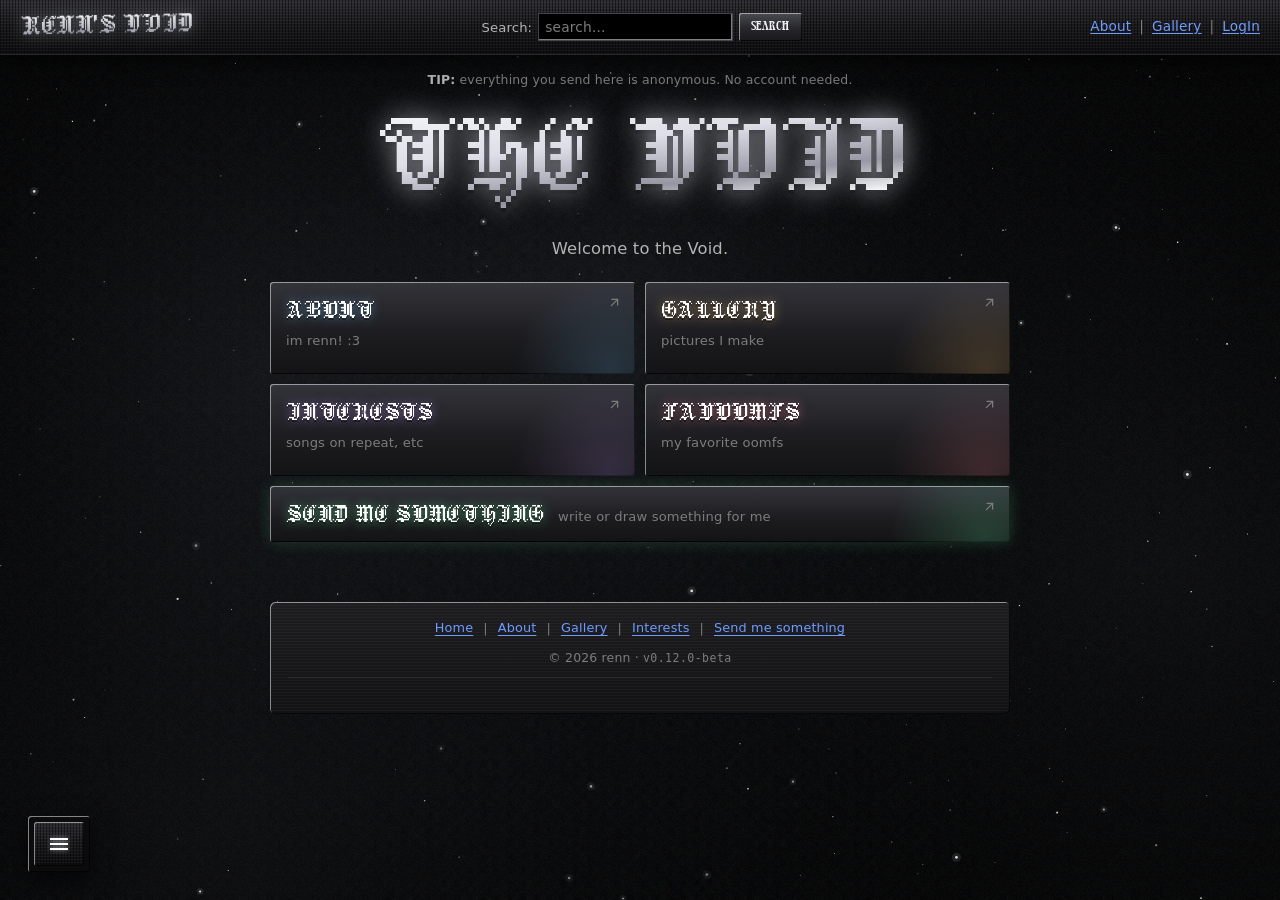
==== commit 284886cb: "Add Pinterest gallery, Spotify favorites player, real About page - Gallery now pulls pins from Pinte" ====
--- a/index.html
+++ b/index.html
@@ -21,6 +21,8 @@
   <link rel="stylesheet" href="css/components.css">
   <link rel="stylesheet" href="css/pages.css">
   <link rel="stylesheet" href="css/send.css">
+  <link rel="stylesheet" href="css/music.css">
+  <link rel="stylesheet" href="css/gallery.css">
   <link rel="stylesheet" href="css/effects.css">
 
   <script>document.documentElement.classList.add('js');</script>
@@ -31,13 +33,12 @@
   <!-- ======================= BANNER ======================= -->
   <header class="topbar">
     <div class="topbar-inner">
-      <div class="brand">
+      <a class="brand" href="#home" aria-label="Renn's Void, home">
         <span class="brand-name">RENN'S VOID</span>
-        <span class="brand-tag">est. in the dark</span>
-      </div>
+      </a>
 
       <form class="searchbox" id="siteSearch" role="search">
-        <label class="slug" for="siteSearchInput">Search the void:</label>
+        <label class="slug" for="siteSearchInput">Search:</label>
         <input id="siteSearchInput" type="search" name="q" placeholder="search&#8230;" autocomplete="off" spellcheck="false">
         <button class="top-search-btn" type="submit">Search</button>
       </form>
@@ -57,26 +58,68 @@
     <main id="stage" class="stage">
 
     <section class="page page-home" id="page-home" data-page="home" aria-labelledby="homeTitle">
-      <div class="home-strip"><b>RENN'S VOID</b> &#183; your visit no. <span class="odometer" id="visitCount" aria-label="1">000001</span></div>
       <h1 class="hero-title" id="homeTitle">THE VOID</h1>
       <p class="lede">Welcome to the Void.</p>
-      <div class="nowcard">
-        <span class="nowcard-label">right now</span>
-        <div class="nowcard-row">
-          <span>Mood: <b class="mood-word">bored z z 1,</b></span>
-          <span>Listening: <b class="now-playing">the static between stars</b></span>
-          <span>Your last visit: <b class="stamp">just now</b></span>
-        </div>
-      </div>
       <nav class="portals" id="portals" aria-label="Pages"></nav>
     </section>
 
-    <section class="page" id="page-about" data-page="about" aria-labelledby="aboutTitle" hidden>
+    <section class="page page-about" id="page-about" data-page="about" aria-labelledby="aboutTitle" hidden>
       <header class="page-head">
         <h1 class="page-title" id="aboutTitle">ABOUT</h1>
         <p class="lede">im renn! This is my website :3</p>
       </header>
-      <div class="wip">W.I.P</div>
+
+      <div class="about-grid">
+        <article class="panel-box about-blurb" aria-labelledby="aboutMeLabel">
+          <h2 class="box-label" id="aboutMeLabel">about me</h2>
+          <div class="box-body prose">
+            <p>hi, i'm renn. i take photos as a hobby (they end up in the <a href="#gallery">gallery</a>) and i play guitar.</p>
+            <p>music-wise it's mostly japanese shoegaze and alt rock (死んだ僕の彼女, きのこ帝国, SEAPOOL, Plastic Tree) and a lot of indie like Alex G, Vundabar, Car Seat Headrest and Carissa's Wierd. my favorite songs are on the <a href="#interests">interests</a> page, and you can play them there.</p>
+            <p>this site is my own little corner of the internet. look around, and if you want to tell me something, <a href="#send">send it here</a>. it's anonymous.</p>
+          </div>
+        </article>
+
+        <div class="about-side">
+          <section class="panel-box" aria-labelledby="detailsLabel">
+            <h2 class="box-label" id="detailsLabel">renn's details</h2>
+            <dl class="details">
+              <div><dt>hobbies</dt><dd>photography, guitar</dd></div>
+              <div><dt>music</dt><dd>shoegaze, j-rock, indie</dd></div>
+              <div><dt>photos</dt><dd><a href="#gallery">in the gallery</a></dd></div>
+            </dl>
+          </section>
+
+          <section class="panel-box" aria-labelledby="contactLabel">
+            <h2 class="box-label" id="contactLabel">contacting renn</h2>
+            <ul class="contact-grid">
+              <li>
+                <a href="#send">
+                  <svg class="icon" viewBox="0 0 24 24" aria-hidden="true"><path d="M12 20h9"/><path d="M16.5 3.5a2.12 2.12 0 0 1 3 3L7 19l-4 1 1-4Z"/></svg>
+                  send a message
+                </a>
+              </li>
+              <li>
+                <a href="https://x.com/zeroedmymind" target="_blank" rel="noopener me">
+                  <svg class="icon" viewBox="0 0 24 24" aria-hidden="true"><path d="M4 4l16 16"/><path d="M20 4 4 20"/></svg>
+                  @zeroedmymind
+                </a>
+              </li>
+              <li>
+                <a href="https://www.instagram.com/zeroedmypulse/" target="_blank" rel="noopener me">
+                  <svg class="icon" viewBox="0 0 24 24" aria-hidden="true"><rect x="3" y="3" width="18" height="18" rx="5"/><circle cx="12" cy="12" r="4"/><path d="M17.5 6.5h.01"/></svg>
+                  @zeroedmypulse
+                </a>
+              </li>
+              <li>
+                <a href="https://www.pinterest.com/xqygen/" target="_blank" rel="noopener me">
+                  <svg class="icon" viewBox="0 0 24 24" aria-hidden="true"><path d="M12 17v5"/><path d="M9 10.8a2 2 0 0 1-1.1 1.8l-1.8.9A2 2 0 0 0 5 15.2V17h14v-1.8a2 2 0 0 0-1.1-1.8l-1.8-.9a2 2 0 0 1-1.1-1.8V7a1 1 0 0 1 1-1 2 2 0 0 0 0-4H8a2 2 0 0 0 0 4 1 1 0 0 1 1 1z"/></svg>
+                  xqygen
+                </a>
+              </li>
+            </ul>
+          </section>
+        </div>
+      </div>
     </section>
 
     <section class="page page-gallery" id="page-gallery" data-page="gallery" aria-labelledby="galleryTitle" hidden>
@@ -85,18 +128,32 @@
         <p class="lede">Here's the collection of pictures I make</p>
       </header>
       <div class="gallery-frame">
-        <!-- the Juicer feed fills this in when the page is first opened -->
-        <div class="juicer-feed" data-feed-id="xqygen"></div>
-        <p class="gallery-status" id="galleryStatus">Loading pictures…</p>
-      </div>
-    </section>
-
-    <section class="page" id="page-interests" data-page="interests" aria-labelledby="interestsTitle" hidden>
+        <!-- js/gallery.js fills this from Pinterest the first time the page opens -->
+        <div class="pin-grid" id="pinGrid"></div>
+        <div class="gallery-status" id="galleryStatus" role="status" hidden></div>
+      </div>
+      <a class="btn gallery-more" id="galleryMore" href="https://www.pinterest.com/xqygen/" target="_blank" rel="noopener" hidden>
+        more on pinterest
+        <svg class="icon" viewBox="0 0 24 24" aria-hidden="true"><path d="M7 17 17 7"/><path d="M8 7h9v9"/></svg>
+      </a>
+    </section>
+
+    <section class="page page-interests" id="page-interests" data-page="interests" aria-labelledby="interestsTitle" hidden>
       <header class="page-head">
         <h1 class="page-title" id="interestsTitle">INTERESTS</h1>
         <p class="lede">Media, hobbies, etc</p>
       </header>
-      <div class="wip">W.I.P</div>
+
+      <section class="player" aria-labelledby="songsLabel">
+        <h2 class="box-label" id="songsLabel">favorite songs</h2>
+        <div class="player-screen">
+          <!-- js/songs.js swaps this for the Spotify player -->
+          <div class="player-embed" id="spotifyEmbed"></div>
+          <p class="player-note" id="playerNote">pick a song</p>
+        </div>
+        <ol class="song-list" id="songList"></ol>
+        <p class="player-foot">Plays through Spotify: whole songs if you're logged in to Spotify in this browser, 30-second previews if you're not.</p>
+      </section>
     </section>
 
     <section class="page" id="page-favoomfs" data-page="favoomfs" aria-labelledby="favoomfsTitle" hidden>
@@ -257,7 +314,7 @@
           <a href="#interests">Interests</a>
           <a href="#send">Send me something</a>
         </nav>
-        <p class="footer-note">&copy; <span id="footYear">2026</span> renn &#183; built in the void &#183; <span class="version-tag" id="versionTag">v0.11.0-beta</span></p>
+        <p class="footer-note">&copy; <span id="footYear">2026</span> renn &#183; <span class="version-tag" id="versionTag">v0.12.0-beta</span></p>
         <span class="footer-marquee" aria-hidden="true"><span>&#9733; HOME &#9733; ABOUT &#9733; GALLERY &#9733; INTERESTS &#9733; SEND ME SOMETHING &#9733;</span></span>
       </div>
     </footer>
@@ -411,6 +468,43 @@
     </div>
   </dialog>
 
+  <dialog class="modal" id="pinViewer" aria-label="Picture viewer">
+    <div class="modal-card is-viewer">
+      <button type="button" class="modal-x" data-close aria-label="Close">
+        <svg class="icon" viewBox="0 0 24 24" aria-hidden="true"><path d="M18 6 6 18"/><path d="m6 6 12 12"/></svg>
+      </button>
+      <div class="viewer-stage">
+        <button type="button" class="viewer-nav is-prev" id="viewerPrev" aria-label="Previous picture">
+          <svg class="icon" viewBox="0 0 24 24" aria-hidden="true"><path d="m15 18-6-6 6-6"/></svg>
+        </button>
+        <figure class="viewer-frame" id="viewerFrame">
+          <img id="viewerImg" alt="">
+        </figure>
+        <button type="button" class="viewer-nav is-next" id="viewerNext" aria-label="Next picture">
+          <svg class="icon" viewBox="0 0 24 24" aria-hidden="true"><path d="m9 18 6-6-6-6"/></svg>
+        </button>
+      </div>
+      <div class="viewer-bar">
+        <p class="viewer-text" id="viewerText"></p>
+        <span class="viewer-count" id="viewerCount"></span>
+        <a class="viewer-link" id="viewerLink" href="https://www.pinterest.com/xqygen/" target="_blank" rel="noopener">open on pinterest</a>
+      </div>
+    </div>
+  </dialog>
+
+  <!-- a song from the interests page keeps playing on other pages -->
+  <div class="mini-player" id="miniPlayer" hidden>
+    <span class="song-eq" aria-hidden="true"><i></i><i></i><i></i></span>
+    <a class="mini-text" href="#interests">
+      <span class="mini-title" id="miniTitle"></span>
+      <span class="mini-artist" id="miniArtist"></span>
+    </a>
+    <button type="button" class="mini-btn" id="miniToggle" aria-label="Pause">
+      <svg class="icon icon-pause" viewBox="0 0 24 24" aria-hidden="true"><path d="M8 5v14"/><path d="M16 5v14"/></svg>
+      <svg class="icon icon-play" viewBox="0 0 24 24" aria-hidden="true"><path d="M7 4v16l13-8z"/></svg>
+    </button>
+  </div>
+
   <!-- ======================= OVERLAYS ======================= -->
   <canvas id="warp" class="warp" aria-hidden="true"></canvas>
   <div class="warp-glow" id="warpGlow" aria-hidden="true"></div>
@@ -431,7 +525,9 @@
   <script src="js/music.js" defer></script>
   <script src="js/messages.js" defer></script>
   <script src="js/drawing.js" defer></script>
-  <script src="js/profile.js" defer></script>
+  <script src="js/gallery.js" defer></script>
+  <script src="js/songs.js" defer></script>
+  <script src="js/banner.js" defer></script>
   <script src="js/effects.js" defer></script>
   <script src="js/main.js" defer></script>
 </body>
--- a/css/layout.css
+++ b/css/layout.css
@@ -141,7 +141,7 @@
   width: 100%;
   max-width: 780px;
   margin: 0 auto;
-  /* clears the fixed banner at any width (profile.js measures it) */
+  /* clears the fixed banner at any width (banner.js measures it) */
   padding: calc(var(--topbar-h, 60px) + 16px) var(--gutter) 0;
   text-align: center;
   font-size: 0.78rem;
--- a/css/pages.css
+++ b/css/pages.css
@@ -8,57 +8,6 @@
   gap: 16px;
   padding-top: 0;
 }
-
-/* the classic header strip, like the one in the reference */
-.home-strip {
-  width: 100%;
-  padding: 7px 12px;
-  border-radius: var(--r-sm);
-  background: linear-gradient(180deg, #3d3d44, #1b1b1e 55%, #141416);
-  box-shadow: var(--edge);
-  font: 400 0.78rem/1 var(--font-pixel);
-  letter-spacing: 0.03em;
-  color: #dcdce4;
-  text-transform: uppercase;
-  text-shadow: 0 0 8px color-mix(in srgb, var(--accent) 45%, transparent);
-}
-
-.home-strip b { color: #fff; }
-
-.page-home .lede {
-  font-size: 1rem;
-  letter-spacing: 0.01em;
-}
-
-/* the "now" card, with a sunken panel inside it */
-.nowcard {
-  width: 100%;
-  padding: 14px 16px;
-  text-align: left;
-  border-radius: var(--r-md);
-  background: var(--metal-dim);
-  box-shadow: var(--edge);
-}
-
-.nowcard-label {
-  display: block;
-  margin-bottom: 8px;
-  font: 700 0.62rem/1 var(--font-body);
-  letter-spacing: 0.28em;
-  text-transform: uppercase;
-  color: var(--text-3);
-}
-
-.nowcard-row {
-  display: flex;
-  flex-wrap: wrap;
-  gap: 8px 18px;
-  font-size: 0.9rem;
-  color: var(--text-2);
-}
-
-.nowcard-row b { color: #fff; font-weight: 700; }
-.nowcard-row .lite { color: var(--lime); }
 
 /* ---------- the big link masonry, like the old profile pages ---------- */
 .portals {
@@ -177,19 +126,126 @@
   45%, 100% { transform: translateX(100%); }
 }
 
-/* ---------- gallery ---------- */
-.gallery-frame {
-  width: 100%;
-  min-height: 220px;
+/* ---------- about ---------- */
+.about-grid {
+  width: 100%;
+  display: grid;
+  grid-template-columns: minmax(0, 1.55fr) minmax(0, 1fr);
+  align-items: start;
+  gap: 12px;
+  text-align: left;
+}
+
+.about-side {
+  display: grid;
+  gap: 12px;
+}
+
+/* a titled box, like the old profile pages */
+.panel-box {
+  position: relative;
+  overflow: hidden;
+  border-radius: var(--r-sm);
+  background: var(--metal-dim);
+  box-shadow: var(--edge), var(--drop);
+}
+
+.box-label {
+  display: flex;
+  align-items: center;
+  gap: 8px;
+  padding: 7px 14px;
+  font: 400 0.72rem/1 var(--font-pixel);
+  letter-spacing: 0.06em;
+  text-transform: uppercase;
+  color: #ececf2;
+  background: linear-gradient(180deg, color-mix(in srgb, var(--accent) 30%, #2c2c32), color-mix(in srgb, var(--accent) 12%, #141417));
+  box-shadow: inset 0 -1px 0 rgba(0, 0, 0, 0.7), inset 0 1px 0 rgba(255, 255, 255, 0.14);
+}
+
+.box-label::before {
+  content: '';
+  width: 7px;
+  height: 7px;
+  flex: none;
+  background: var(--accent);
+  box-shadow: 0 0 8px var(--accent);
+}
+
+.box-body { padding: 14px 16px 16px; }
+
+.prose {
+  font-size: 0.98rem;
+  line-height: 1.7;
+  color: var(--text);
+}
+
+.prose p + p { margin-top: 0.85em; }
+.prose a { text-decoration: underline; }
+.prose a:hover { color: #fff; }
+
+.details > div {
+  display: grid;
+  grid-template-columns: 6.5rem minmax(0, 1fr);
+  align-items: baseline;
+  gap: 10px;
+  padding: 9px 14px;
+  border-bottom: 1px solid rgba(0, 0, 0, 0.55);
+  box-shadow: 0 1px 0 rgba(255, 255, 255, 0.06);
+}
+
+.details > div:last-child { border-bottom: 0; box-shadow: none; }
+
+.details dt {
+  font: 400 0.66rem/1.4 var(--font-pixel);
+  letter-spacing: 0.04em;
+  text-transform: uppercase;
+  color: var(--text-3);
+}
+
+.details dd {
+  font-size: 0.92rem;
+  color: var(--text);
+}
+
+.details a { text-decoration: underline; }
+
+.contact-grid {
+  list-style: none;
+  display: grid;
+  gap: 6px;
   padding: 12px;
-  border-radius: var(--r-md);
-  background: var(--metal-dim);
+}
+
+.contact-grid a {
+  display: flex;
+  align-items: center;
+  gap: 10px;
+  min-height: 36px;
+  padding: 8px 12px;
+  border-radius: 2px;
+  font: 400 0.72rem/1 var(--font-pixel);
+  letter-spacing: 0.02em;
+  color: #dcdce4;
+  background: linear-gradient(180deg, #34343a, #1c1c1f);
   box-shadow: var(--edge);
-}
-
-.gallery-status {
-  padding: 66px 0;
-  color: var(--text-3);
+  transition: filter 0.2s ease, color 0.2s ease, box-shadow 0.2s ease;
+}
+
+.contact-grid a:hover {
+  color: #fff;
+  filter: brightness(1.25);
+  box-shadow: var(--edge), 0 0 0 1px color-mix(in srgb, var(--accent) 55%, transparent);
+}
+
+.contact-grid .icon {
+  width: 15px;
+  height: 15px;
+  color: var(--accent);
+}
+
+@media (max-width: 640px) {
+  .about-grid { grid-template-columns: minmax(0, 1fr); }
 }
 
 /* ---------- favoomfs ---------- */
--- a/css/music.css
+++ b/css/music.css
@@ -0,0 +1,249 @@
+/* ==========================================================
+   music.css — favorite songs (interests page) and the
+   "now playing" chip that follows you to other pages
+   ========================================================== */
+
+.player {
+  width: 100%;
+  text-align: left;
+  overflow: hidden;
+  border-radius: var(--r-md);
+  background: var(--metal);
+  box-shadow: var(--edge), var(--drop);
+}
+
+/* the sunken screen the Spotify player sits in */
+.player-screen {
+  position: relative;
+  margin: 12px 12px 0;
+  padding: 6px;
+  border-radius: 3px;
+  background: #050506;
+  box-shadow: var(--edge-in);
+}
+
+.player-embed,
+.player-screen iframe {
+  display: block;
+  width: 100%;
+  height: 80px;
+  border: 0;
+  border-radius: 10px;
+}
+
+.player-note {
+  position: absolute;
+  inset: 6px;
+  display: grid;
+  place-items: center;
+  font: 400 0.72rem/1 var(--font-pixel);
+  letter-spacing: 0.1em;
+  text-transform: uppercase;
+  color: var(--text-3);
+  pointer-events: none;
+}
+
+/* ---------- the track list ---------- */
+.song-list {
+  list-style: none;
+  display: grid;
+  grid-template-columns: repeat(auto-fill, minmax(290px, 1fr));
+  gap: 4px 10px;
+  padding: 12px;
+}
+
+.song-row {
+  width: 100%;
+  display: grid;
+  grid-template-columns: 1.7em 44px minmax(0, 1fr) 14px;
+  align-items: center;
+  gap: 10px;
+  padding: 6px 10px 6px 6px;
+  text-align: left;
+  border-radius: 2px;
+  border: 1px solid transparent;
+  transition: background-color 0.2s ease, border-color 0.2s ease, box-shadow 0.2s ease;
+}
+
+.song-row:hover {
+  background: color-mix(in srgb, var(--accent) 10%, rgba(255, 255, 255, 0.03));
+  border-color: color-mix(in srgb, var(--accent) 30%, transparent);
+}
+
+.song-row:focus-visible { outline-offset: -2px; }
+
+.song-row.is-current {
+  background: color-mix(in srgb, var(--accent) 15%, #0b0b0d);
+  border-color: transparent;
+  box-shadow: var(--edge-in);
+}
+
+.song-num {
+  font: 400 0.7rem/1 var(--font-pixel);
+  color: var(--text-3);
+  text-align: right;
+}
+
+.song-row.is-current .song-num { color: var(--accent); }
+
+.song-cover {
+  width: 44px;
+  height: 44px;
+  border-radius: 2px;
+  object-fit: cover;
+  background: #16161b;
+  box-shadow: var(--edge);
+}
+
+.song-text {
+  display: flex;
+  flex-direction: column;
+  gap: 3px;
+  min-width: 0;
+}
+
+.song-title,
+.song-artist {
+  overflow: hidden;
+  white-space: nowrap;
+  text-overflow: ellipsis;
+}
+
+.song-title {
+  font-size: 0.9rem;
+  font-weight: 700;
+  color: #fff;
+}
+
+.song-artist {
+  font-size: 0.78rem;
+  color: var(--text-3);
+}
+
+.explicit {
+  display: inline-grid;
+  place-items: center;
+  width: 13px;
+  height: 13px;
+  margin-right: 6px;
+  vertical-align: 1px;
+  border-radius: 2px;
+  font: 700 0.55rem/1 var(--font-body);
+  text-decoration: none;
+  color: #101013;
+  background: #b9b9c2;
+}
+
+/* ---------- equalizer bars on the song that's playing ---------- */
+.song-eq {
+  display: flex;
+  align-items: flex-end;
+  gap: 2px;
+  height: 14px;
+  opacity: 0;
+  transition: opacity 0.3s ease;
+}
+
+.song-eq i {
+  width: 3px;
+  height: 100%;
+  background: var(--accent);
+  box-shadow: 0 0 6px var(--accent);
+  transform-origin: 50% 100%;
+  transform: scaleY(0.3);
+  animation: eq-bounce 0.9s ease-in-out infinite alternate;
+  animation-play-state: paused;
+}
+
+.song-eq i:nth-child(2) { animation-duration: 0.62s; animation-delay: -0.3s; }
+.song-eq i:nth-child(3) { animation-duration: 1.15s; animation-delay: -0.55s; }
+
+.is-current .song-eq { opacity: 0.5; }
+.is-playing .song-eq { opacity: 1; }
+.is-playing .song-eq i { animation-play-state: running; }
+
+@keyframes eq-bounce {
+  from { transform: scaleY(0.22); }
+  to   { transform: scaleY(1); }
+}
+
+.player-foot {
+  padding: 0 14px 14px;
+  font-size: 0.76rem;
+  color: var(--text-3);
+}
+
+/* ---------- "now playing" chip on the other pages ---------- */
+.mini-player {
+  position: fixed;
+  right: var(--dock-inset);
+  bottom: calc(var(--dock-bottom) + var(--safe-bottom) + 6px);
+  z-index: 45;
+  display: flex;
+  align-items: center;
+  gap: 10px;
+  max-width: min(300px, calc(100vw - 2 * var(--dock-inset) - 170px));
+  height: 44px;
+  padding: 0 6px 0 12px;
+  border-radius: var(--r-sm);
+  background: rgba(12, 12, 14, 0.88);
+  box-shadow: var(--edge), 0 8px 24px rgba(0, 0, 0, 0.6);
+  -webkit-backdrop-filter: blur(10px) saturate(140%);
+  backdrop-filter: blur(10px) saturate(140%);
+  animation: mini-in 0.6s var(--spring) both;
+  transition: opacity 0.25s ease;
+}
+
+.mini-player .song-eq { opacity: 1; }
+.mini-player.is-playing .song-eq i { animation-play-state: running; }
+
+.mini-text {
+  display: flex;
+  flex-direction: column;
+  min-width: 0;
+  line-height: 1.25;
+  color: inherit;
+}
+
+.mini-title,
+.mini-artist {
+  overflow: hidden;
+  white-space: nowrap;
+  text-overflow: ellipsis;
+}
+
+.mini-title { font-size: 0.8rem; font-weight: 700; color: #fff; }
+.mini-artist { font-size: 0.7rem; color: var(--text-3); }
+.mini-text:hover .mini-title { text-decoration: underline; }
+
+.mini-btn {
+  display: grid;
+  place-items: center;
+  width: 32px;
+  height: 32px;
+  flex: none;
+  border-radius: 2px;
+  color: #fff;
+  background: linear-gradient(180deg, #3a3a40, #1c1c1f);
+  box-shadow: var(--edge);
+}
+
+.mini-btn .icon { width: 15px; height: 15px; }
+.mini-btn .icon-play { display: none; fill: currentColor; }
+.mini-player:not(.is-playing) .mini-btn .icon-pause { display: none; }
+.mini-player:not(.is-playing) .mini-btn .icon-play { display: block; }
+
+/* out of the way while the menu is open */
+body:has(.dock[data-state="expanded"]) .mini-player {
+  opacity: 0;
+  pointer-events: none;
+}
+
+@keyframes mini-in {
+  from { opacity: 0; transform: translateY(16px) scale(0.9); }
+}
+
+@media (max-width: 480px) {
+  .song-list { grid-template-columns: minmax(0, 1fr); padding: 10px 8px; }
+  .player-screen { margin: 10px 8px 0; }
+}
--- a/css/gallery.css
+++ b/css/gallery.css
@@ -0,0 +1,187 @@
+/* ==========================================================
+   gallery.css — the Pinterest wall and the picture viewer
+   Pictures "develop" as they load: they start grey and soft,
+   over their own average colour, and come into focus.
+   ========================================================== */
+
+.gallery-frame {
+  width: 100%;
+  min-height: 220px;
+  padding: 10px;
+  border-radius: var(--r-md);
+  background: var(--metal-dim);
+  box-shadow: var(--edge);
+}
+
+/* columns of different heights, like Pinterest: newest first, left to
+   right, each picture dropping into the shortest column. The rows are
+   tiny and gallery.js tells each picture how many it spans. */
+.pin-grid {
+  display: grid;
+  grid-template-columns: repeat(auto-fill, minmax(190px, 1fr));
+  grid-auto-rows: 2px;
+  column-gap: 10px;
+  align-items: start;
+}
+
+.pin {
+  position: relative;
+  display: block;
+  width: 100%;
+  padding: 0;
+  overflow: hidden;
+  border-radius: 3px;
+  background: var(--c, #1b1b1f);
+  box-shadow: var(--edge), 0 4px 12px rgba(0, 0, 0, 0.45);
+  cursor: zoom-in;
+  transition: transform 0.35s var(--ease-out), box-shadow 0.3s ease, filter 0.3s ease;
+  animation: pin-in 0.7s var(--ease-out) backwards;
+  animation-delay: calc(var(--i, 0) * 45ms);
+}
+
+.pin img {
+  display: block;
+  width: 100%;
+  height: 100%;
+  object-fit: cover;
+  opacity: 0;
+  filter: blur(14px) grayscale(1) brightness(1.35) contrast(0.9);
+  transform: scale(1.06);
+  transition: opacity 0.5s ease, filter 1.6s var(--ease-out), transform 1.6s var(--ease-out);
+}
+
+.pin.is-loaded img {
+  opacity: 1;
+  filter: none;
+  transform: none;
+}
+
+.pin:hover {
+  transform: translateY(-3px);
+  box-shadow: var(--edge), 0 12px 26px rgba(0, 0, 0, 0.6), 0 0 0 1px color-mix(in srgb, var(--accent) 45%, transparent);
+}
+
+.pin.is-broken { display: none; }
+
+.pin.is-skeleton {
+  cursor: default;
+  background: linear-gradient(90deg, rgba(255, 255, 255, 0.04) 25%, rgba(255, 255, 255, 0.09) 50%, rgba(255, 255, 255, 0.04) 75%) 0 0 / 200% 100%;
+  animation: shimmer 1.3s linear infinite;
+}
+
+@keyframes pin-in {
+  from { opacity: 0; transform: translateY(14px); }
+}
+
+.gallery-status {
+  display: grid;
+  justify-items: center;
+  gap: 14px;
+  padding: 56px 16px;
+  color: var(--text-3);
+}
+
+.gallery-more { gap: 8px; }
+.gallery-more .icon { width: 15px; height: 15px; }
+
+@media (max-width: 560px) {
+  .pin-grid { grid-template-columns: repeat(2, minmax(0, 1fr)); column-gap: 8px; }
+  .gallery-frame { padding: 8px; }
+}
+
+/* ---------- the viewer ---------- */
+.modal-card.is-viewer {
+  max-width: min(980px, 100%);
+  padding: 30px 12px 12px;
+}
+
+.viewer-stage {
+  position: relative;
+  display: grid;
+  grid-template-columns: auto minmax(0, 1fr) auto;
+  align-items: center;
+  gap: 8px;
+}
+
+.viewer-frame {
+  position: relative;
+  display: grid;
+  place-items: center;
+  min-height: 200px;
+  margin: 0;
+  overflow: hidden;
+  border-radius: 2px;
+  background: var(--c, #0b0b0d);
+  box-shadow: var(--edge-in);
+  touch-action: pan-y;
+}
+
+.viewer-frame img {
+  display: block;
+  width: auto;
+  height: auto;
+  max-width: 100%;
+  max-height: min(72vh, 900px);
+  max-height: min(72dvh, 900px);
+  object-fit: contain;
+}
+
+.viewer-frame.is-moving[data-dir="next"] img { animation: slide-from-right 0.45s var(--ease-out); }
+.viewer-frame.is-moving[data-dir="prev"] img { animation: slide-from-left 0.45s var(--ease-out); }
+
+@keyframes slide-from-right { from { opacity: 0; transform: translateX(28px) scale(0.98); } }
+@keyframes slide-from-left  { from { opacity: 0; transform: translateX(-28px) scale(0.98); } }
+
+.viewer-nav {
+  display: grid;
+  place-items: center;
+  width: 38px;
+  height: 38px;
+  border-radius: 2px;
+  color: #e6e6ee;
+  background: linear-gradient(180deg, #3a3a40, #202024 55%, #141416);
+  box-shadow: var(--edge);
+  transition: filter 0.2s ease;
+}
+
+.viewer-nav:hover { filter: brightness(1.3); }
+
+.viewer-bar {
+  display: flex;
+  flex-wrap: wrap;
+  align-items: center;
+  gap: 6px 14px;
+  margin-top: 10px;
+  padding: 0 4px;
+}
+
+.viewer-text {
+  flex: 1 1 240px;
+  font-size: 0.86rem;
+  color: var(--text-2);
+  text-align: left;
+}
+
+.viewer-count {
+  font: 400 0.7rem/1 var(--font-pixel);
+  color: var(--text-3);
+}
+
+.viewer-link {
+  margin-left: auto;
+  font-size: 0.8rem;
+  text-decoration: underline;
+}
+
+@media (max-width: 560px) {
+  .viewer-stage { grid-template-columns: minmax(0, 1fr); }
+  .viewer-nav {
+    position: absolute;
+    top: 50%;
+    z-index: 2;
+    translate: 0 -50%;
+    background: rgba(12, 12, 14, 0.7);
+  }
+  .viewer-nav.is-prev { left: 8px; }
+  .viewer-nav.is-next { right: 8px; }
+}
--- a/css/effects.css
+++ b/css/effects.css
@@ -17,16 +17,16 @@
 }
 
 /* ---------- sheen: a soft reflection under the pointer ---------- */
-.nowcard,
-.home-strip,
 .btn,
 .nav-pill,
-.util-btn { position: relative; }
+.util-btn,
+.contact-grid a { position: relative; }
 
 .portal::after,
 .page-head::before,
-.nowcard::after,
-.home-strip::after,
+.panel-box::after,
+.pin::after,
+.contact-grid a::after,
 .btn::after,
 .send-btn::after,
 .nav-pill::before,
@@ -45,8 +45,9 @@
 
 .portal:hover::after,
 .page-head:hover::before,
-.nowcard:hover::after,
-.home-strip:hover::after,
+.panel-box:hover::after,
+.pin.is-loaded:hover::after,
+.contact-grid a:hover::after,
 .btn:hover::after,
 .send-btn:hover:not(:disabled)::after,
 .nav-pill:hover::before,
@@ -142,36 +143,6 @@
   100% { opacity: 0; transform: translate(calc(var(--x) + var(--dx, 0px)), calc(var(--y) + 30px)) scale(calc(var(--s, 1) * 0.4)); }
 }
 
-/* ---------- visit counter: a little odometer ---------- */
-.odometer {
-  display: inline-flex;
-  gap: 1px;
-  padding: 2px;
-  vertical-align: -0.25em;
-  background: #000;
-  box-shadow: var(--edge-in);
-}
-
-.odo-digit {
-  display: inline-block;
-  width: 0.9em;
-  height: 1.1em;
-  overflow: hidden;
-  line-height: 1.1em;
-  text-align: center;
-  color: var(--lime);
-  text-shadow: 0 0 6px color-mix(in srgb, var(--lime) 60%, transparent);
-  background: linear-gradient(180deg, #050505, #1d1d21 50%, #050505);
-}
-
-.odo-strip {
-  display: flex;
-  flex-direction: column;
-  transition: transform 1.6s var(--ease-out);
-}
-
-.odo-strip > span { height: 1.1em; }
-
 /* ---------- reduced motion: keep it all still ---------- */
 .reduce-motion .portal,
 .reduce-motion .portal:hover { transform: none; }
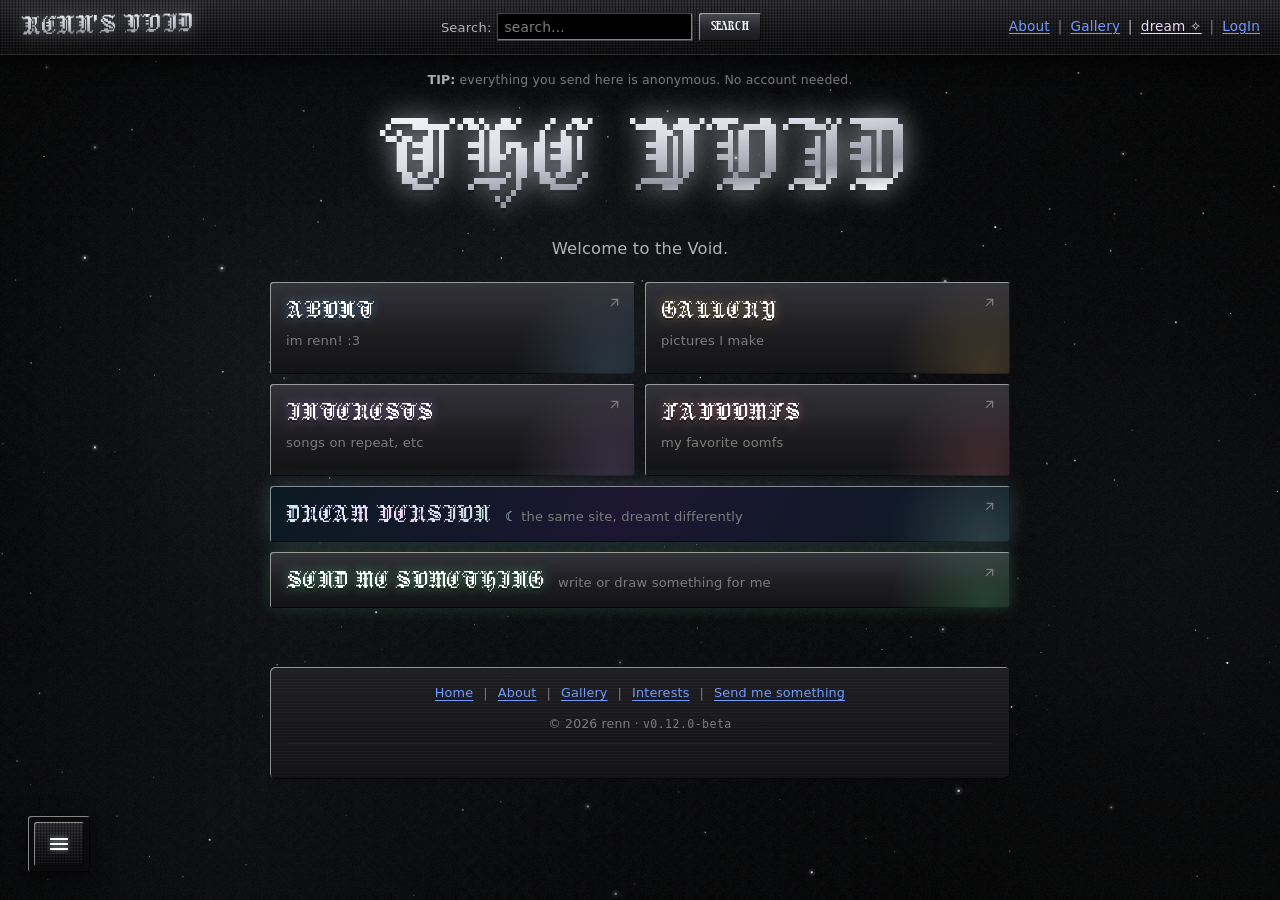
==== commit 70ecb911: "Add a dream version of the site and classic-side experiments A second, surreal take on the whole sit" ====
--- a/index.html
+++ b/index.html
@@ -25,7 +25,14 @@
   <link rel="stylesheet" href="css/gallery.css">
   <link rel="stylesheet" href="css/effects.css">
 
-  <script>document.documentElement.classList.add('js');</script>
+  <script>
+    // whoever picked the dream version last time goes straight back to it
+    try {
+      if (/[?&]classic/.test(location.search)) localStorage.setItem('void_version', 'classic');
+      else if (localStorage.getItem('void_version') === 'dream') location.replace('dream/index.html' + location.hash);
+    } catch (e) { /* storage blocked: stay here */ }
+    document.documentElement.classList.add('js');
+  </script>
 </head>
 <body class="is-booting" data-page="home">
   <canvas id="sky" class="sky" aria-hidden="true"></canvas>
@@ -46,6 +53,7 @@
       <nav class="top-links" aria-label="Quick links">
         <a href="#about">About</a>
         <a href="#gallery">Gallery</a>
+        <a href="dream/index.html" class="to-dream">dream ✧</a>
         <button type="button" class="top-link-btn" id="topLoginBtn">LogIn</button>
       </nav>
     </div>
@@ -441,6 +449,13 @@
           </span>
           <input type="checkbox" class="switch" id="setSparkles">
         </label>
+        <label class="setting" for="setCrt">
+          <span class="setting-text">
+            <span class="setting-name">CRT screen</span>
+            <span class="setting-hint">Scanlines, a rolling bar and a little flicker, like an old monitor.</span>
+          </span>
+          <input type="checkbox" class="switch" id="setCrt">
+        </label>
         <label class="setting" for="setFabric">
           <span class="setting-text">
             <span class="setting-name">Background fabric</span>
@@ -506,6 +521,7 @@
   </div>
 
   <!-- ======================= OVERLAYS ======================= -->
+  <div class="crt-roll" aria-hidden="true"></div>
   <canvas id="warp" class="warp" aria-hidden="true"></canvas>
   <div class="warp-glow" id="warpGlow" aria-hidden="true"></div>
   <!-- liquid distortion used by js/effects.js (titles "melt" into place) -->
@@ -519,6 +535,8 @@
   <script src="js/config.js" defer></script>
   <script src="js/core.js" defer></script>
   <script src="js/api.js" defer></script>
+  <script src="js/pinterest.js" defer></script>
+  <script src="js/spotify.js" defer></script>
   <script src="js/background.js" defer></script>
   <script src="js/navigation.js" defer></script>
   <script src="js/auth.js" defer></script>
@@ -529,6 +547,7 @@
   <script src="js/songs.js" defer></script>
   <script src="js/banner.js" defer></script>
   <script src="js/effects.js" defer></script>
+  <script src="js/secrets.js" defer></script>
   <script src="js/main.js" defer></script>
 </body>
 </html>
--- a/css/effects.css
+++ b/css/effects.css
@@ -147,3 +147,182 @@
 .reduce-motion .portal,
 .reduce-motion .portal:hover { transform: none; }
 .reduce-motion .sparkles { display: none; }
+
+/* ==========================================================
+   the black hole (type "void")
+   ========================================================== */
+.blackhole {
+  position: fixed;
+  z-index: 58;
+  width: 0;
+  height: 0;
+  pointer-events: none;
+}
+
+.blackhole i {
+  position: absolute;
+  left: 0;
+  top: 0;
+  border-radius: 50%;
+  translate: -50% -50%;
+}
+
+.bh-core {
+  width: 150px;
+  height: 150px;
+  background: radial-gradient(circle, #000 0 50%, rgba(0, 0, 0, 0.88) 57%, transparent 70%);
+  box-shadow: 0 0 70px 24px rgba(0, 0, 0, 0.55);
+  animation: bh-open 1.2s cubic-bezier(0.2, 0.9, 0.25, 1) both;
+}
+
+.bh-disk {
+  width: 320px;
+  height: 320px;
+  background: conic-gradient(from 0deg,
+    transparent 0 8%, color-mix(in srgb, var(--accent) 80%, #fff) 14%, transparent 26%,
+    rgba(255, 190, 120, 0.85) 40%, transparent 52%,
+    color-mix(in srgb, var(--accent) 70%, #fff) 66%, transparent 78%,
+    rgba(255, 255, 255, 0.75) 90%, transparent);
+  -webkit-mask: radial-gradient(circle, transparent 0 24%, #000 30%, #000 44%, transparent 62%);
+  mask: radial-gradient(circle, transparent 0 24%, #000 30%, #000 44%, transparent 62%);
+  filter: blur(5px);
+  animation: bh-open 1.2s cubic-bezier(0.2, 0.9, 0.25, 1) both, bh-spin 1.4s linear infinite;
+}
+
+.blackhole.is-full .bh-core { animation: bh-open 1.2s both, bh-pulse 0.6s ease-in-out infinite alternate; }
+.blackhole.is-spitting .bh-disk { animation: bh-open 1.2s both, bh-spin 0.45s linear infinite; }
+.blackhole.is-gone i { animation: bh-close 0.5s ease-in forwards; }
+
+@keyframes bh-open  { from { scale: 0; } to { scale: 1; } }
+@keyframes bh-spin  { to { rotate: -1turn; } }
+@keyframes bh-pulse { to { scale: 1.12; } }
+@keyframes bh-close { from { scale: 1; opacity: 1; } to { scale: 0; opacity: 0; } }
+
+/* reduced motion: just a blink of darkness */
+html.is-eclipsed::after {
+  content: '';
+  position: fixed;
+  inset: 0;
+  z-index: 99;
+  background: #000;
+  opacity: 0.9;
+}
+
+/* ==========================================================
+   falling asleep into the dream version: the eyes close
+   ========================================================== */
+.eyelids {
+  position: fixed;
+  inset: 0;
+  z-index: 100;
+  pointer-events: none;
+}
+
+.eyelids i {
+  position: absolute;
+  left: -20%;
+  right: -20%;
+  height: 60%;
+  background: #04070b;
+  box-shadow: 0 0 90px 70px #04070b;
+  visibility: hidden;
+}
+
+.eyelids i:first-child { top: -10%; border-radius: 0 0 50% 50%; transform: translateY(-130%); }
+.eyelids i:last-child { bottom: -10%; border-radius: 50% 50% 0 0; transform: translateY(130%); }
+
+.is-falling-asleep .eyelids i { visibility: visible; }
+.is-falling-asleep .eyelids i:first-child { animation: lid-down 1.2s cubic-bezier(0.6, 0, 0.3, 1) forwards; }
+.is-falling-asleep .eyelids i:last-child { animation: lid-up 1.2s cubic-bezier(0.6, 0, 0.3, 1) forwards; }
+
+@keyframes lid-down {
+  0%   { transform: translateY(-130%); }
+  30%  { transform: translateY(-55%); }
+  46%  { transform: translateY(-80%); }
+  100% { transform: translateY(0); }
+}
+
+@keyframes lid-up {
+  0%   { transform: translateY(130%); }
+  30%  { transform: translateY(55%); }
+  46%  { transform: translateY(80%); }
+  100% { transform: translateY(0); }
+}
+
+.is-falling-asleep .site,
+.is-falling-asleep .topbar,
+.is-falling-asleep .dock {
+  filter: blur(9px) saturate(1.3);
+  transition: filter 1.1s ease;
+}
+
+/* ==========================================================
+   the door to the dream version (home card + menu button)
+   ========================================================== */
+.portal.is-door {
+  background: linear-gradient(120deg, #0a1a22, #1c1631 48%, #0a1a22);
+  box-shadow: var(--edge), 0 0 22px rgba(160, 210, 230, 0.22);
+}
+
+.portal.is-door .portal-name,
+.nav-pill.is-door span {
+  background: linear-gradient(90deg, #cfe8ff, #f3d6ff, #bfe3da, #fff0dc, #cfe8ff) 0 0 / 200% 100%;
+  -webkit-background-clip: text;
+  background-clip: text;
+  color: transparent;
+  -webkit-text-fill-color: transparent;
+  text-shadow: none;
+  animation: dream-shimmer 6s linear infinite;
+}
+
+.portal.is-door .portal-blurb::before { content: '\263E  '; color: #cfe8ff; }
+
+.top-links .to-dream::before { -webkit-text-fill-color: var(--text-3); }
+
+.top-links .to-dream {
+  background: linear-gradient(90deg, #cfe8ff, #f3d6ff, #bfe3da, #cfe8ff) 0 0 / 200% 100%;
+  -webkit-background-clip: text;
+  background-clip: text;
+  -webkit-text-fill-color: transparent;
+  animation: dream-shimmer 6s linear infinite;
+  text-decoration-color: #cfe8ff;
+}
+
+@keyframes dream-shimmer { to { background-position: -200% 0; } }
+
+/* ==========================================================
+   CRT screen (settings): scanlines, a rolling bar, flicker
+   ========================================================== */
+html.crt body::after {
+  content: '';
+  position: fixed;
+  inset: 0;
+  z-index: 95;
+  pointer-events: none;
+  background:
+    linear-gradient(rgba(0, 0, 0, 0) 50%, rgba(0, 0, 0, 0.22) 50%) 0 0 / 100% 3px,
+    linear-gradient(90deg, rgba(255, 0, 60, 0.05), rgba(0, 255, 120, 0.025), rgba(0, 120, 255, 0.05)) 0 0 / 3px 100%,
+    radial-gradient(ellipse at center, transparent 58%, rgba(0, 0, 0, 0.55) 100%);
+  animation: crt-flicker 0.12s steps(2) infinite;
+}
+
+html.crt .crt-roll {
+  position: fixed;
+  left: 0;
+  right: 0;
+  top: 0;
+  z-index: 96;
+  height: 18vh;
+  pointer-events: none;
+  background: linear-gradient(transparent, rgba(255, 255, 255, 0.045), transparent);
+  animation: crt-roll 7s linear infinite;
+}
+
+.crt-roll { display: none; }
+html.crt .crt-roll { display: block; }
+
+@keyframes crt-flicker { 50% { opacity: 0.92; } }
+@keyframes crt-roll { from { transform: translateY(-20vh); } to { transform: translateY(110vh); } }
+
+.reduce-motion.crt body::after,
+.reduce-motion.crt .crt-roll { animation: none; }
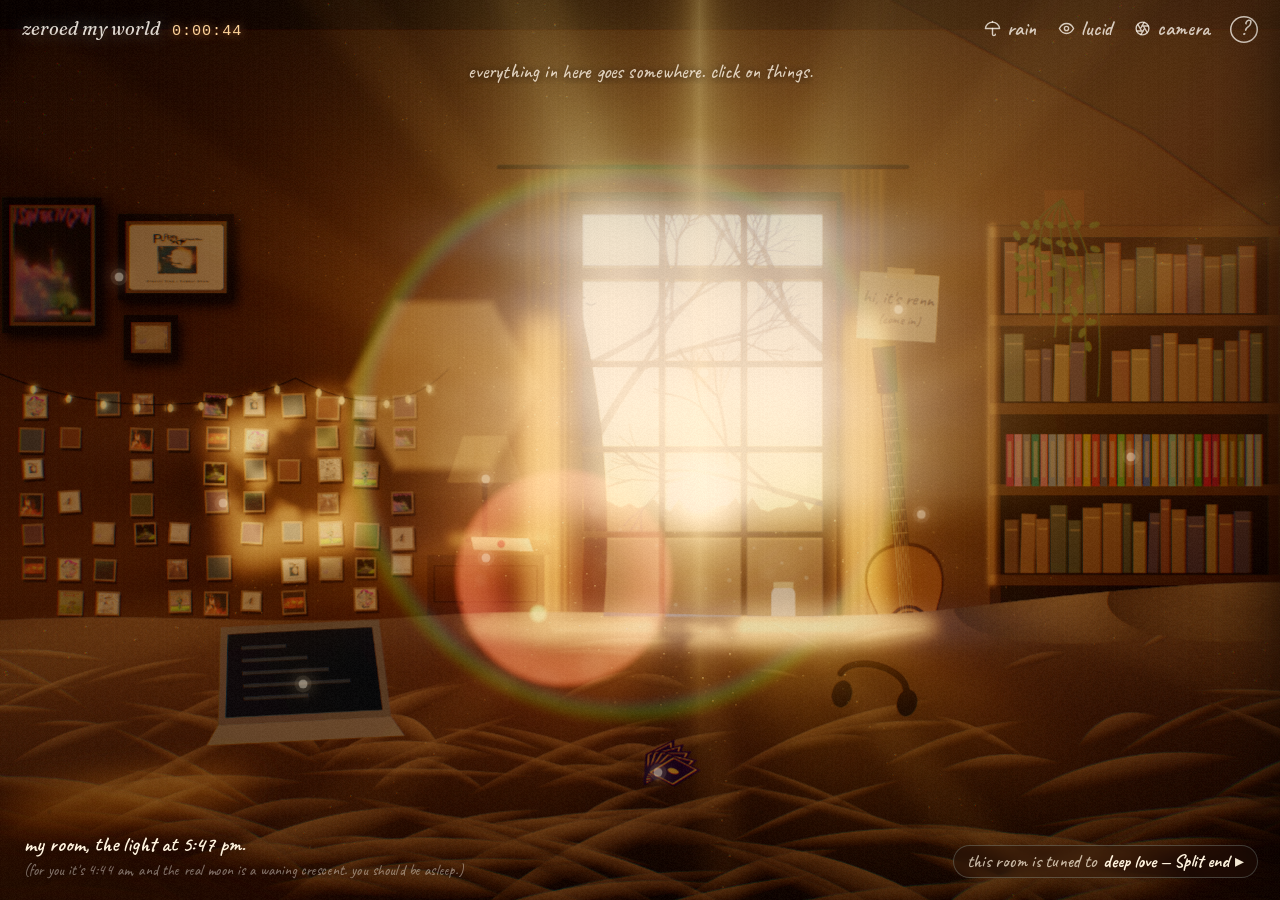
==== commit a5d2aa8f: "zeroed my world: the room is the whole site now - The classic version is gone; the room moved from d" ====
--- a/index.html
+++ b/index.html
@@ -3,213 +3,160 @@
 <head>
   <meta charset="UTF-8">
   <meta name="viewport" content="width=device-width, initial-scale=1, viewport-fit=cover">
-  <title>Renn | Void</title>
-  <meta name="description" content="Welcome to the Void.">
-  <meta name="theme-color" content="#030303">
-  <meta property="og:title" content="Renn | Void">
-  <meta property="og:description" content="Welcome to the Void.">
+  <title>zeroed my world</title>
+  <meta name="description" content="renn's room, one afternoon, rewound to 0:00:00 and played back.">
+  <meta name="theme-color" content="#1a110b">
+  <meta property="og:title" content="zeroed my world">
+  <meta property="og:description" content="one room, one afternoon, rewound to 0:00:00.">
   <meta property="og:type" content="website">
   <link rel="icon" href="favicon.svg" type="image/svg+xml">
 
-  <link rel="preload" href="assets/fonts/jacquard12.woff2" as="font" type="font/woff2" crossorigin>
-  <link rel="preload" href="assets/fonts/silkscreen-400.woff2" as="font" type="font/woff2" crossorigin>
-
-  <link rel="stylesheet" href="css/base.css">
-  <link rel="stylesheet" href="css/background.css">
-  <link rel="stylesheet" href="css/layout.css">
-  <link rel="stylesheet" href="css/dock.css">
-  <link rel="stylesheet" href="css/components.css">
-  <link rel="stylesheet" href="css/pages.css">
-  <link rel="stylesheet" href="css/send.css">
-  <link rel="stylesheet" href="css/music.css">
-  <link rel="stylesheet" href="css/gallery.css">
-  <link rel="stylesheet" href="css/effects.css">
-
-  <script>
-    // whoever picked the dream version last time goes straight back to it
-    try {
-      if (/[?&]classic/.test(location.search)) localStorage.setItem('void_version', 'classic');
-      else if (localStorage.getItem('void_version') === 'dream') location.replace('dream/index.html' + location.hash);
-    } catch (e) { /* storage blocked: stay here */ }
-    document.documentElement.classList.add('js');
-  </script>
+  <link rel="preload" href="assets/fonts/fraunces-italic.woff2" as="font" type="font/woff2" crossorigin>
+  <link rel="preload" href="assets/fonts/caveat.woff2" as="font" type="font/woff2" crossorigin>
+  <link rel="stylesheet" href="css/dream.css">
+  <link rel="stylesheet" href="css/rooms.css">
+  <link rel="stylesheet" href="css/memory.css">
+
+  <script>document.documentElement.classList.add('js');</script>
 </head>
-<body class="is-booting" data-page="home">
+<body class="is-asleep" data-view="home">
+  <canvas id="memory" class="memory-canvas" aria-hidden="true"></canvas>
   <canvas id="sky" class="sky" aria-hidden="true"></canvas>
-
-  <!-- ======================= BANNER ======================= -->
-  <header class="topbar">
-    <div class="topbar-inner">
-      <a class="brand" href="#home" aria-label="Renn's Void, home">
-        <span class="brand-name">RENN'S VOID</span>
-      </a>
-
-      <form class="searchbox" id="siteSearch" role="search">
-        <label class="slug" for="siteSearchInput">Search:</label>
-        <input id="siteSearchInput" type="search" name="q" placeholder="search&#8230;" autocomplete="off" spellcheck="false">
-        <button class="top-search-btn" type="submit">Search</button>
-      </form>
-
-      <nav class="top-links" aria-label="Quick links">
-        <a href="#about">About</a>
-        <a href="#gallery">Gallery</a>
-        <a href="dream/index.html" class="to-dream">dream ✧</a>
-        <button type="button" class="top-link-btn" id="topLoginBtn">LogIn</button>
-      </nav>
-    </div>
+  <canvas id="life" class="life" aria-hidden="true"></canvas>
+  <div class="grain" aria-hidden="true"></div>
+  <div class="cursor-glow" aria-hidden="true"></div>
+  <canvas id="fx" class="fx" aria-hidden="true"></canvas>
+  <p class="wish-label" id="wishLabel" hidden></p>
+
+  <!-- ======================= CORNERS ======================= -->
+  <header class="corner">
+    <a class="corner-home" href="#home">zeroed my world <span class="tape-counter" id="tapeCounter" aria-hidden="true">0:00:00</span></a>
+    <nav class="corner-right" aria-label="Sound and version">
+      <button type="button" class="hand-link" id="rainBtn" aria-pressed="false">
+        <svg class="icon" viewBox="0 0 24 24" aria-hidden="true"><path d="M22 12a10.06 10.06 1 0 0-20 0Z"/><path d="M12 12v8a2 2 0 0 0 4 0"/><path d="M12 2v1"/></svg>
+        rain
+      </button>
+      <button type="button" class="hand-link" id="lucidBtn" aria-pressed="false" title="Lucid mode (L)">
+        <svg class="icon" viewBox="0 0 24 24" aria-hidden="true"><path d="M2 12s3.5-7 10-7 10 7 10 7-3.5 7-10 7S2 12 2 12Z"/><circle cx="12" cy="12" r="3"/></svg>
+        lucid
+      </button>
+      <button type="button" class="hand-link" id="cameraBtn" aria-expanded="false" aria-controls="cameraPanel" title="Camera settings (C)">
+        <svg class="icon" viewBox="0 0 24 24" aria-hidden="true"><circle cx="12" cy="12" r="9"/><path d="m14.3 3.3-4.6 8M20.1 8.5h-9.2M18.5 17.5l-4.6-8M9.7 20.7l4.6-8M3.9 15.5h9.2M5.5 6.5l4.6 8"/></svg>
+        <span class="cam-word">camera</span>
+      </button>
+      <button type="button" class="hand-link keys-btn" id="keysBtn" title="Keyboard shortcuts (?)" aria-label="Keyboard shortcuts">?</button>
+    </nav>
   </header>
 
-  <div class="site">
-    <p class="tip" id="tipBar"><b>TIP:</b> everything you send here is anonymous. No account needed.</p>
-
-    <!-- ======================= PAGES ======================= -->
-    <main id="stage" class="stage">
-
-    <section class="page page-home" id="page-home" data-page="home" aria-labelledby="homeTitle">
-      <h1 class="hero-title" id="homeTitle">THE VOID</h1>
-      <p class="lede">Welcome to the Void.</p>
-      <nav class="portals" id="portals" aria-label="Pages"></nav>
-    </section>
-
-    <section class="page page-about" id="page-about" data-page="about" aria-labelledby="aboutTitle" hidden>
-      <header class="page-head">
-        <h1 class="page-title" id="aboutTitle">ABOUT</h1>
-        <p class="lede">im renn! This is my website :3</p>
-      </header>
-
-      <div class="about-grid">
-        <article class="panel-box about-blurb" aria-labelledby="aboutMeLabel">
-          <h2 class="box-label" id="aboutMeLabel">about me</h2>
-          <div class="box-body prose">
-            <p>hi, i'm renn. i take photos as a hobby (they end up in the <a href="#gallery">gallery</a>) and i play guitar.</p>
-            <p>music-wise it's mostly japanese shoegaze and alt rock (死んだ僕の彼女, きのこ帝国, SEAPOOL, Plastic Tree) and a lot of indie like Alex G, Vundabar, Car Seat Headrest and Carissa's Wierd. my favorite songs are on the <a href="#interests">interests</a> page, and you can play them there.</p>
-            <p>this site is my own little corner of the internet. look around, and if you want to tell me something, <a href="#send">send it here</a>. it's anonymous.</p>
-          </div>
-        </article>
-
-        <div class="about-side">
-          <section class="panel-box" aria-labelledby="detailsLabel">
-            <h2 class="box-label" id="detailsLabel">renn's details</h2>
-            <dl class="details">
-              <div><dt>hobbies</dt><dd>photography, guitar</dd></div>
-              <div><dt>music</dt><dd>shoegaze, j-rock, indie</dd></div>
-              <div><dt>photos</dt><dd><a href="#gallery">in the gallery</a></dd></div>
-            </dl>
-          </section>
-
-          <section class="panel-box" aria-labelledby="contactLabel">
-            <h2 class="box-label" id="contactLabel">contacting renn</h2>
-            <ul class="contact-grid">
-              <li>
-                <a href="#send">
-                  <svg class="icon" viewBox="0 0 24 24" aria-hidden="true"><path d="M12 20h9"/><path d="M16.5 3.5a2.12 2.12 0 0 1 3 3L7 19l-4 1 1-4Z"/></svg>
-                  send a message
-                </a>
-              </li>
-              <li>
-                <a href="https://x.com/zeroedmymind" target="_blank" rel="noopener me">
-                  <svg class="icon" viewBox="0 0 24 24" aria-hidden="true"><path d="M4 4l16 16"/><path d="M20 4 4 20"/></svg>
-                  @zeroedmymind
-                </a>
-              </li>
-              <li>
-                <a href="https://www.instagram.com/zeroedmypulse/" target="_blank" rel="noopener me">
-                  <svg class="icon" viewBox="0 0 24 24" aria-hidden="true"><rect x="3" y="3" width="18" height="18" rx="5"/><circle cx="12" cy="12" r="4"/><path d="M17.5 6.5h.01"/></svg>
-                  @zeroedmypulse
-                </a>
-              </li>
-              <li>
-                <a href="https://www.pinterest.com/xqygen/" target="_blank" rel="noopener me">
-                  <svg class="icon" viewBox="0 0 24 24" aria-hidden="true"><path d="M12 17v5"/><path d="M9 10.8a2 2 0 0 1-1.1 1.8l-1.8.9A2 2 0 0 0 5 15.2V17h14v-1.8a2 2 0 0 0-1.1-1.8l-1.8-.9a2 2 0 0 1-1.1-1.8V7a1 1 0 0 1 1-1 2 2 0 0 0 0-4H8a2 2 0 0 0 0 4 1 1 0 0 1 1 1z"/></svg>
-                  xqygen
-                </a>
-              </li>
-            </ul>
-          </section>
+  <!-- ======================= THE SCENE ======================= -->
+  <main class="scene" id="scene">
+    <div class="title-card" id="titleCard">
+      <p class="rewind" aria-hidden="true"><span class="rw-sign">&#9664;&#9664;</span> <span id="rewindCount">4:17:32</span></p>
+      <h1 class="dream-title"><span class="t-name">zeroed</span> <span class="t-rest">my world</span></h1>
+      <p class="dream-sub">one room, one afternoon, rewound to 0:00:00</p>
+    </div>
+
+    <nav class="hotspots" id="hotspots" aria-label="Things in my room"></nav>
+    <p class="hot-label" id="hotLabel" aria-hidden="true"></p>
+
+    <button type="button" class="tuned tuned-home" data-tune="home"><span class="tuned-lead">this room is tuned to</span> <span class="tuned-song"></span> <span class="tuned-play" aria-hidden="true">&#9656;</span></button>
+    <p class="memory-caption"><span class="cap-place">my room, the light at 5:47 pm.</span> <span class="dream-clock" id="dreamClock"></span></p>
+    <p class="scene-hint" id="sceneHint">everything in here goes somewhere. click on things.</p>
+  </main>
+
+  <p class="travel-caption" id="travelCaption" aria-hidden="true"></p>
+
+  <!-- ======================= ABOUT ======================= -->
+  <section class="view view-about" id="view-about" data-view="about" hidden aria-labelledby="aboutHead">
+    <div class="view-inner">
+      <button type="button" class="view-close hand-link" data-close-view>&larr; back to my room</button>
+      <h2 class="view-title" id="aboutHead" tabindex="-1">about me</h2>
+      <button type="button" class="tuned" data-tune="about"><span class="tuned-lead">this room is tuned to</span> <span class="tuned-song"></span> <span class="tuned-play" aria-hidden="true">&#9656;</span></button>
+
+      <article class="letter">
+        <span class="washi washi-1" aria-hidden="true"></span>
+        <span class="washi washi-2" aria-hidden="true"></span>
+        <div class="letter-body">
+          <p>hi, i'm renn.</p>
+          <p>i take photos as a hobby, and i play guitar.</p>
+          <p>most of what i listen to is japanese shoegaze and alt rock (死んだ僕の彼女, きのこ帝国, SEAPOOL, Plastic Tree) and a lot of indie like Alex G, Vundabar, Car Seat Headrest and Carissa's Wierd.</p>
+          <p>this is my room. i rewound everything back to one afternoon in here and let it play: the pictures are on the wall, the tapes are on the shelf, the guitar is out of tune, and if you want to tell me something, there's a letter on the nightstand.</p>
+          <p class="signature">&mdash; renn</p>
         </div>
-      </div>
-    </section>
-
-    <section class="page page-gallery" id="page-gallery" data-page="gallery" aria-labelledby="galleryTitle" hidden>
-      <header class="page-head">
-        <h1 class="page-title" id="galleryTitle">GALLERY</h1>
-        <p class="lede">Here's the collection of pictures I make</p>
-      </header>
-      <div class="gallery-frame">
-        <!-- js/gallery.js fills this from Pinterest the first time the page opens -->
-        <div class="pin-grid" id="pinGrid"></div>
-        <div class="gallery-status" id="galleryStatus" role="status" hidden></div>
-      </div>
-      <a class="btn gallery-more" id="galleryMore" href="https://www.pinterest.com/xqygen/" target="_blank" rel="noopener" hidden>
-        more on pinterest
-        <svg class="icon" viewBox="0 0 24 24" aria-hidden="true"><path d="M7 17 17 7"/><path d="M8 7h9v9"/></svg>
-      </a>
-    </section>
-
-    <section class="page page-interests" id="page-interests" data-page="interests" aria-labelledby="interestsTitle" hidden>
-      <header class="page-head">
-        <h1 class="page-title" id="interestsTitle">INTERESTS</h1>
-        <p class="lede">Media, hobbies, etc</p>
-      </header>
-
-      <section class="player" aria-labelledby="songsLabel">
-        <h2 class="box-label" id="songsLabel">favorite songs</h2>
-        <div class="player-screen">
-          <!-- js/songs.js swaps this for the Spotify player -->
-          <div class="player-embed" id="spotifyEmbed"></div>
-          <p class="player-note" id="playerNote">pick a song</p>
+      </article>
+
+      <ul class="stickies">
+        <li><a class="sticky s1" href="https://x.com/zeroedmymind" target="_blank" rel="noopener me"><span>twitter</span>@zeroedmymind</a></li>
+        <li><a class="sticky s2" href="https://www.instagram.com/zeroedmypulse/" target="_blank" rel="noopener me"><span>instagram</span>@zeroedmypulse</a></li>
+        <li><a class="sticky s3" href="https://www.pinterest.com/xqygen/" target="_blank" rel="noopener me"><span>pinterest</span>xqygen</a></li>
+        <li><a class="sticky s4" href="#send"><span>or just</span>write to me</a></li>
+      </ul>
+    </div>
+  </section>
+
+  <!-- ======================= PICTURES ======================= -->
+  <section class="view view-gallery" id="view-gallery" data-view="gallery" hidden aria-labelledby="picsHead">
+    <div class="view-inner">
+      <button type="button" class="view-close hand-link" data-close-view>&larr; back to my room</button>
+      <h2 class="view-title" id="picsHead" tabindex="-1">pictures</h2>
+      <button type="button" class="tuned" data-tune="gallery"><span class="tuned-lead">this room is tuned to</span> <span class="tuned-song"></span> <span class="tuned-play" aria-hidden="true">&#9656;</span></button>
+      <p class="view-lede">pictures i make. click one to look closer. with a mouse you can pick them up and move them around.</p>
+      <div class="polaroids" id="polaroids"></div>
+      <div class="pic-status" id="picStatus" role="status" hidden></div>
+      <a class="hand-link pic-more" id="picMore" href="https://www.pinterest.com/xqygen/" target="_blank" rel="noopener" hidden>more on pinterest &nearr;</a>
+    </div>
+  </section>
+
+  <!-- ======================= SONGS ======================= -->
+  <section class="view view-interests" id="view-interests" data-view="interests" hidden aria-labelledby="songsHead">
+    <div class="view-inner">
+      <button type="button" class="view-close hand-link" data-close-view>&larr; back to my room</button>
+      <h2 class="view-title" id="songsHead" tabindex="-1">on repeat</h2>
+      <p class="view-lede">my favorite songs. put a tape in and the whole room takes its colours.</p>
+      <div class="tape-shelf" id="tapeShelf"></div>
+      <p class="view-foot">plays through spotify: whole songs if you're logged in to spotify in this browser, 30-second previews if you're not.</p>
+    </div>
+  </section>
+
+  <!-- ======================= FRIENDS ======================= -->
+  <section class="view view-favoomfs" id="view-favoomfs" data-view="favoomfs" hidden aria-labelledby="friendsHead">
+    <div class="view-inner">
+      <button type="button" class="view-close hand-link" data-close-view>&larr; back to my room</button>
+      <h2 class="view-title" id="friendsHead" tabindex="-1">friends</h2>
+      <button type="button" class="tuned" data-tune="favoomfs"><span class="tuned-lead">this room is tuned to</span> <span class="tuned-song"></span> <span class="tuned-play" aria-hidden="true">&#9656;</span></button>
+      <div class="board">
+        <p class="board-note">saving these spots for my favorite people</p>
+        <div class="frames" aria-hidden="true">
+          <span class="frame" style="--r: -4deg"><i>?</i></span>
+          <span class="frame" style="--r: 3deg"><i>?</i></span>
+          <span class="frame" style="--r: -2deg"><i>?</i></span>
+          <span class="frame" style="--r: 5deg"><i>?</i></span>
         </div>
-        <ol class="song-list" id="songList"></ol>
-        <p class="player-foot">Plays through Spotify: whole songs if you're logged in to Spotify in this browser, 30-second previews if you're not.</p>
-      </section>
-    </section>
-
-    <section class="page" id="page-favoomfs" data-page="favoomfs" aria-labelledby="favoomfsTitle" hidden>
-      <header class="page-head">
-        <h1 class="page-title" id="favoomfsTitle">FAVOOMFS</h1>
-        <p class="lede">my favorite oomfs</p>
-      </header>
-      <div class="wip">W.I.P</div>
-      <!--
-        When you're ready, replace the W.I.P box with cards like this:
-        <div class="oomf-grid">
-          <a class="oomf" href="https://link-to-their-page" target="_blank" rel="noopener">
-            <img class="oomf-avatar" src="images/oomfs/name.png" alt="">
-            <span class="oomf-name">name</span>
-            <span class="oomf-note">a line about them</span>
-          </a>
-        </div>
-      -->
-    </section>
-
-    <section class="page page-send" id="page-send" data-page="send" aria-labelledby="sendTitle" hidden>
-      <header class="page-head">
-        <h1 class="page-title" id="sendTitle">SEND ME SOMETHING</h1>
-        <p class="lede">You can either write or draw</p>
-      </header>
+      </div>
+    </div>
+  </section>
+
+  <!-- ======================= WRITE TO ME ======================= -->
+  <section class="view view-send" id="view-send" data-view="send" hidden aria-labelledby="sendHead">
+    <div class="view-inner">
+      <button type="button" class="view-close hand-link" data-close-view>&larr; back to my room</button>
+      <h2 class="view-title" id="sendHead" tabindex="-1">write to me</h2>
+      <button type="button" class="tuned" data-tune="send"><span class="tuned-lead">this room is tuned to</span> <span class="tuned-song"></span> <span class="tuned-play" aria-hidden="true">&#9656;</span></button>
+      <p class="view-lede">it's anonymous. write something, or draw something.</p>
 
       <div class="segmented" id="sendTabs" role="tablist" aria-label="What to send" data-active="write">
         <span class="segmented-thumb" aria-hidden="true"></span>
-        <button type="button" role="tab" id="tabWrite" data-tab="write" aria-selected="true" aria-controls="panelWrite">
-          <svg class="icon" viewBox="0 0 24 24" aria-hidden="true"><path d="M12 20h9"/><path d="M16.5 3.5a2.12 2.12 0 0 1 3 3L7 19l-4 1 1-4Z"/></svg>
-          write
-        </button>
-        <button type="button" role="tab" id="tabDraw" data-tab="draw" aria-selected="false" aria-controls="panelDraw" tabindex="-1">
-          <svg class="icon" viewBox="0 0 24 24" aria-hidden="true"><path d="m9.06 11.9 8.07-8.06a2.85 2.85 0 1 1 4.03 4.03l-8.06 8.08"/><path d="M7.07 14.94c-1.66 0-3 1.35-3 3.02 0 1.33-2.5 1.52-2 2.02 1.08 1.1 2.49 2.02 4 2.02 2.2 0 4-1.8 4-4.04a3.01 3.01 0 0 0-3-3.02z"/></svg>
-          draw
-        </button>
+        <button type="button" role="tab" id="tabWrite" data-tab="write" aria-selected="true" aria-controls="panelWrite">write</button>
+        <button type="button" role="tab" id="tabDraw" data-tab="draw" aria-selected="false" aria-controls="panelDraw" tabindex="-1">draw</button>
       </div>
 
       <!-- write -->
       <div class="send-panel" id="panelWrite" role="tabpanel" aria-labelledby="tabWrite">
         <div class="message-card">
           <label class="sr-only" for="messageText">Your message</label>
-          <textarea id="messageText" rows="4" maxlength="2000" placeholder="Type here"></textarea>
+          <textarea id="messageText" rows="6" maxlength="2000" placeholder="dear renn,"></textarea>
           <div class="message-bar">
-            <button type="button" class="attach-btn" id="openMusicBtn">
-              <svg class="icon-fill" viewBox="0 0 24 24" aria-hidden="true"><path d="M12 0C5.4 0 0 5.4 0 12s5.4 12 12 12 12-5.4 12-12S18.66 0 12 0zm5.521 17.34c-.24.359-.66.48-1.021.24-2.82-1.74-6.36-2.101-10.561-1.141-.418.122-.779-.179-.899-.539-.12-.421.18-.78.54-.9 4.56-1.021 8.52-.6 11.64 1.32.42.18.479.659.301 1.02zm1.44-3.3c-.301.42-.84.6-1.262.3-3.239-1.98-8.159-2.58-11.939-1.38-.479.12-1.02-.12-1.14-.6-.12-.48.12-1.021.6-1.141C9.6 9.9 15 10.561 18.72 12.84c.361.181.54.78.241 1.2zm.12-3.36C15.24 8.4 8.82 8.16 5.16 9.301c-.6.179-1.2-.181-1.38-.721-.18-.6.18-1.2.72-1.38 4.26-1.26 11.28-1.02 15.72 1.621.539.3.719 1.02.419 1.56-.239.54-.959.72-1.559.3z"/></svg>
-              <span>add a song</span>
-            </button>
+            <button type="button" class="attach-btn" id="openMusicBtn">+ add a song</button>
             <div class="song-chip" id="songChip" hidden>
               <button type="button" class="song-chip-main" id="songChipChange" aria-label="Change song">
                 <img class="song-chip-cover" id="songChipCover" alt="">
@@ -218,20 +165,18 @@
                   <span class="song-chip-artist" id="songChipArtist"></span>
                 </span>
               </button>
-              <button type="button" class="song-chip-remove" id="songChipRemove" aria-label="Remove song">
-                <svg class="icon" viewBox="0 0 24 24" aria-hidden="true"><path d="M18 6 6 18"/><path d="m6 6 12 12"/></svg>
-              </button>
+              <button type="button" class="song-chip-remove" id="songChipRemove" aria-label="Remove song">&times;</button>
             </div>
             <span class="char-count" id="charCount" aria-live="off">0 / 2000</span>
           </div>
         </div>
-        <button type="button" class="send-btn" id="sendMessageBtn"><span class="btn-label">SEND ANONYMOUSLY ✍️🤫</span></button>
+        <button type="button" class="send-btn" id="sendMessageBtn"><span class="btn-label">fold it up &amp; send</span></button>
         <p class="form-status" id="messageStatus" role="status" aria-live="polite"></p>
       </div>
 
       <!-- draw -->
       <div class="send-panel" id="panelDraw" role="tabpanel" aria-labelledby="tabDraw" hidden>
-        <div class="draw-card">
+        <div class="draw-card sketchbook">
           <div class="draw-toolbar" role="toolbar" aria-label="Drawing tools">
             <div class="tool-group">
               <button type="button" class="tool-btn is-active" id="penBtn" aria-pressed="true" title="Pen">
@@ -252,13 +197,13 @@
                 <svg class="icon" viewBox="0 0 24 24" aria-hidden="true"><path d="M21 7v6h-6"/><path d="M3 17a9 9 0 0 1 9-9 9 9 0 0 1 6 2.3l3 2.7"/></svg>
                 <span class="sr-only">Redo</span>
               </button>
-              <button type="button" class="tool-btn" id="clearBtn" title="Clear canvas" disabled>
+              <button type="button" class="tool-btn" id="clearBtn" title="Clear the page" disabled>
                 <svg class="icon" viewBox="0 0 24 24" aria-hidden="true"><path d="M3 6h18"/><path d="M19 6v14c0 1-1 2-2 2H7c-1 0-2-1-2-2V6"/><path d="M8 6V4c0-1 1-2 2-2h4c1 0 2 1 2 2v2"/></svg>
                 <span class="sr-only">Clear</span>
               </button>
-              <button type="button" class="tool-btn bg-btn" id="bgToggleBtn" aria-pressed="false" title="White background">
-                <span class="bg-glyph" aria-hidden="true">BG</span>
-                <span class="sr-only">White background</span>
+              <button type="button" class="tool-btn bg-btn" id="bgToggleBtn" aria-pressed="false" title="Paper or night">
+                <span class="bg-glyph" aria-hidden="true"></span>
+                <span class="sr-only">Switch between a light and a dark page</span>
               </button>
             </div>
             <div class="tool-group size-group">
@@ -267,7 +212,7 @@
             </div>
             <div class="tool-group swatch-group" role="group" aria-label="Colour">
               <button type="button" class="swatch" data-color="#ffffff" style="--c:#ffffff" aria-label="White"></button>
-              <button type="button" class="swatch" data-color="#000000" style="--c:#000000" aria-label="Black"></button>
+              <button type="button" class="swatch" data-color="#000000" style="--c:#2b2233" aria-label="Ink"></button>
               <button type="button" class="swatch" data-color="#ff5c8a" style="--c:#ff5c8a" aria-label="Pink"></button>
               <button type="button" class="swatch" data-color="#ffd166" style="--c:#ffd166" aria-label="Yellow"></button>
               <button type="button" class="swatch" data-color="#6dffa8" style="--c:#6dffa8" aria-label="Green"></button>
@@ -283,271 +228,216 @@
             <div class="brush-cursor" id="brushCursor" aria-hidden="true"></div>
           </div>
         </div>
-        <button type="button" class="send-btn" id="sendDrawingBtn"><span class="btn-label">SEND ANONYMOUSLY 🎨🤫</span></button>
+        <button type="button" class="send-btn" id="sendDrawingBtn"><span class="btn-label">send the drawing</span></button>
         <p class="form-status" id="drawingStatus" role="status" aria-live="polite"></p>
       </div>
-    </section>
-
-    <section class="page page-admin" id="page-admin" data-page="admin" aria-labelledby="adminTitle" hidden>
-      <header class="page-head">
-        <h1 class="page-title" id="adminTitle">CONTROL PANEL</h1>
-      </header>
-      <div class="panel-card">
-        <h2 class="card-label">Create entity</h2>
-        <form class="admin-form" id="createUserForm" novalidate>
-          <label class="sr-only" for="newUsername">New username</label>
-          <input class="field" type="text" id="newUsername" placeholder="Username" autocomplete="off" autocapitalize="off" spellcheck="false">
-          <label class="sr-only" for="newPassword">New password</label>
-          <input class="field" type="password" id="newPassword" placeholder="Password" autocomplete="new-password">
-          <button class="btn btn-danger" type="submit">ADD ENTITY</button>
-        </form>
-        <p class="form-status" id="createUserStatus" role="status" aria-live="polite"></p>
-      </div>
-      <div class="panel-card">
-        <h2 class="card-label">Active entities</h2>
-        <ul class="entity-list" id="userList">
-          <li class="entity"><span>renn</span><span class="entity-role">OWNER</span></li>
-        </ul>
-      </div>
-    </section>
-    </main>
-
-    <!-- ======================= FOOTER ======================= -->
-    <footer class="footer">
-      <div class="footer-inner">
-        <nav class="footer-links" aria-label="Footer">
-          <a href="#home">Home</a>
-          <a href="#about">About</a>
-          <a href="#gallery">Gallery</a>
-          <a href="#interests">Interests</a>
-          <a href="#send">Send me something</a>
-        </nav>
-        <p class="footer-note">&copy; <span id="footYear">2026</span> renn &#183; <span class="version-tag" id="versionTag">v0.12.0-beta</span></p>
-        <span class="footer-marquee" aria-hidden="true"><span>&#9733; HOME &#9733; ABOUT &#9733; GALLERY &#9733; INTERESTS &#9733; SEND ME SOMETHING &#9733;</span></span>
-      </div>
-    </footer>
-  </div>
-
-  <!-- ======================= DOCK ======================= -->
-  <div class="dock" id="dock" data-state="icon">
-    <nav class="dock-panel" id="dockPanel" aria-label="Main" inert>
-      <div class="dock-head">
-        <span class="dock-eyebrow">you are here</span>
-        <span class="dock-where" id="dockWhere">home</span>
-      </div>
-      <ul class="dock-links" id="dockLinks"></ul>
-      <div class="dock-foot">
-        <button type="button" class="util-btn" id="settingsBtn">
-          <svg class="icon" viewBox="0 0 24 24" aria-hidden="true"><path d="M21 4h-7"/><path d="M10 4H3"/><path d="M21 12h-9"/><path d="M8 12H3"/><path d="M21 20h-5"/><path d="M12 20H3"/><path d="M14 2v4"/><path d="M8 10v4"/><path d="M16 18v4"/></svg>
-          settings
-        </button>
-        <div class="dock-auth">
-          <button type="button" class="util-btn is-strong" id="loginBtn">
-            <svg class="icon" viewBox="0 0 24 24" aria-hidden="true"><path d="M15 3h4a2 2 0 0 1 2 2v14a2 2 0 0 1-2 2h-4"/><path d="m10 17 5-5-5-5"/><path d="M15 12H3"/></svg>
-            login
-          </button>
-          <a class="util-btn" id="panelBtn" href="#admin" data-page-link="admin" hidden>
-            <svg class="icon" viewBox="0 0 24 24" aria-hidden="true"><path d="M12 22s8-4 8-10V5l-8-3-8 3v7c0 6 8 10 8 10z"/></svg>
-            panel
-          </a>
-          <button type="button" class="util-btn" id="profileBtn" hidden>
-            <svg class="icon" viewBox="0 0 24 24" aria-hidden="true"><circle cx="12" cy="8" r="5"/><path d="M20 21a8 8 0 0 0-16 0"/></svg>
-            profile
-          </button>
-          <button type="button" class="util-btn" id="logoutBtn" hidden>
-            <svg class="icon" viewBox="0 0 24 24" aria-hidden="true"><path d="M9 21H5a2 2 0 0 1-2-2V5a2 2 0 0 1 2-2h4"/><path d="m16 17 5-5-5-5"/><path d="M21 12H9"/></svg>
-            logout
-          </button>
+    </div>
+  </section>
+
+
+  <!-- ======================= GAMES ======================= -->
+  <section class="view view-games" id="view-games" data-view="games" hidden aria-labelledby="gamesHead">
+    <div class="view-inner">
+      <button type="button" class="view-close hand-link" data-close-view>&larr; back to my room</button>
+      <h2 class="view-title" id="gamesHead" tabindex="-1">games</h2>
+      <button type="button" class="tuned" data-tune="games"><span class="tuned-lead">this room is tuned to</span> <span class="tuned-song"></span> <span class="tuned-play" aria-hidden="true">&#9656;</span></button>
+      <p class="view-lede">four little games on my laptop. pick a cartridge.</p>
+      <div class="carts" id="carts" role="tablist" aria-label="Games"></div>
+      <div class="arcade" id="arcadeScreen" role="tabpanel">
+        <div class="arcade-bar"><span class="arcade-score" id="arcadeScore"></span><span class="arcade-best" id="arcadeBest"></span></div>
+        <div class="arcade-stage" id="arcadeStage"></div>
+        <p class="arcade-how" id="arcadeHow"></p>
+      </div>
+    </div>
+  </section>
+
+  <!-- ======================= GUITAR ======================= -->
+  <section class="view view-guitar" id="view-guitar" data-view="guitar" hidden aria-labelledby="guitarHead">
+    <div class="view-inner">
+      <button type="button" class="view-close hand-link" data-close-view>&larr; back to my room</button>
+      <h2 class="view-title" id="guitarHead" tabindex="-1">guitar</h2>
+      <button type="button" class="tuned" data-tune="guitar"><span class="tuned-lead">this room is tuned to</span> <span class="tuned-song"></span> <span class="tuned-play" aria-hidden="true">&#9656;</span></button>
+      <p class="view-lede">i play guitar, so here's one. drag across the strings to strum, click one to pluck it.</p>
+      <div class="guitar-rig">
+        <div class="chords" id="chords" role="group" aria-label="Chords"></div>
+        <div class="neck"><canvas id="guitarCanvas" class="guitar-canvas" aria-label="Guitar strings: drag across them to strum"></canvas><span class="now-chord" id="gtrChord" aria-live="polite"></span></div>
+        <div class="guitar-bar">
+          <button type="button" class="pill-btn" id="gtrDown">strum ↓</button>
+          <button type="button" class="pill-btn" id="gtrUp">strum ↑</button>
+          <button type="button" class="pill-btn" id="gtrTuning" aria-pressed="false">midwest tuning (FACGCE)</button>
+          <button type="button" class="pill-btn" id="gtrRoom" aria-pressed="true">big room reverb</button>
+          <button type="button" class="send-btn" id="gtrAuto" aria-pressed="false"><span class="btn-label">let it play</span></button>
         </div>
-      </div>
-    </nav>
-
-    <div class="dock-bar" id="dockBar">
-      <button type="button" class="dock-toggle" id="dockToggle" aria-expanded="false" aria-controls="dockPanel" aria-label="Open menu">
-        <span class="burger" aria-hidden="true"><span></span><span></span><span></span></span>
-        <span class="dock-label" aria-hidden="true"><span id="dockLabelText">HOME</span></span>
-      </button>
-    </div>
-  </div>
+        <p class="view-foot">keys: 1–8 chords · A S D F G H strings · space strums (shift+space up)</p>
+      </div>
+    </div>
+  </section>
+
+  <!-- ======================= FORTUNE ======================= -->
+  <section class="view view-oracle" id="view-oracle" data-view="oracle" hidden aria-labelledby="oracleHead">
+    <div class="view-inner">
+      <button type="button" class="view-close hand-link" data-close-view>&larr; back to my room</button>
+      <h2 class="view-title" id="oracleHead" tabindex="-1">fortune</h2>
+      <button type="button" class="tuned" data-tune="oracle"><span class="tuned-lead">this room is tuned to</span> <span class="tuned-song"></span> <span class="tuned-play" aria-hidden="true">&#9656;</span></button>
+      <p class="view-lede">the cards on my bed. think of a question, then shuffle.</p>
+      <div class="oracle-table" id="oracleTable"></div>
+      <button type="button" class="send-btn" id="oracleShuffle"><span class="btn-label">shuffle &amp; draw</span></button>
+      <div class="reading" id="oracleReading" aria-live="polite"></div>
+    </div>
+  </section>
+
+  <!-- ======================= WISHES ======================= -->
+  <section class="view view-wishes" id="view-wishes" data-view="wishes" hidden aria-labelledby="wishesHead">
+    <div class="view-inner">
+      <button type="button" class="view-close hand-link" data-close-view>&larr; back to my room</button>
+      <h2 class="view-title" id="wishesHead" tabindex="-1">wishes</h2>
+      <button type="button" class="tuned" data-tune="wishes"><span class="tuned-lead">this room is tuned to</span> <span class="tuned-song"></span> <span class="tuned-play" aria-hidden="true">&#9656;</span></button>
+      <p class="view-lede">write a wish and let it go. it turns into a star over the sea.</p>
+      <form class="wish-form" id="wishForm">
+        <label class="sr-only" for="wishText">Your wish</label>
+        <input type="text" id="wishText" maxlength="90" placeholder="i wish…" autocomplete="off">
+        <button type="submit" class="send-btn"><span class="btn-label">let it go</span></button>
+      </form>
+      <div class="sky-map">
+        <svg class="constellation" id="constellation" viewBox="0 0 1000 360" role="group" aria-label="Your wishes"></svg>
+        <p class="wish-empty" id="wishEmpty">no wishes yet. the sky is waiting.</p>
+      </div>
+      <p class="wish-said" id="wishSaid" aria-live="polite"></p>
+      <p class="view-foot"><span id="wishCount"></span> wishes stay in this browser. nobody else can read them, not even renn.</p>
+      <button type="button" class="hand-link" id="wishClear" hidden>let them all go</button>
+    </div>
+  </section>
+
+  <!-- ======================= WALKMAN ======================= -->
+  <aside class="walkman" id="walkman" hidden aria-label="Music player">
+    <div class="wm-top">
+      <span class="wm-now">now playing</span>
+      <span class="wm-title" id="wmTitle">pick a tape</span>
+      <button type="button" class="wm-btn" id="wmPrev" aria-label="Previous song">
+        <svg class="icon" viewBox="0 0 24 24" aria-hidden="true"><path d="M19 20 9 12l10-8z"/><path d="M5 19V5"/></svg>
+      </button>
+      <button type="button" class="wm-btn wm-play" id="wmPlay" aria-label="Play">
+        <svg class="icon icon-play" viewBox="0 0 24 24" aria-hidden="true"><path d="M7 4v16l13-8z"/></svg>
+        <svg class="icon icon-pause" viewBox="0 0 24 24" aria-hidden="true"><path d="M8 5v14"/><path d="M16 5v14"/></svg>
+      </button>
+      <button type="button" class="wm-btn" id="wmNext" aria-label="Next song">
+        <svg class="icon" viewBox="0 0 24 24" aria-hidden="true"><path d="m5 4 10 8-10 8z"/><path d="M19 5v14"/></svg>
+      </button>
+      <button type="button" class="wm-btn wm-tuck" id="wmTuck" aria-expanded="true" aria-label="Tuck the player away">
+        <svg class="icon" viewBox="0 0 24 24" aria-hidden="true"><path d="m6 9 6 6 6-6"/></svg>
+      </button>
+    </div>
+    <div class="wm-deck">
+      <span class="wm-window" aria-hidden="true"><i class="reel"></i><i class="reel"></i></span>
+      <div class="wm-screen"><div class="wm-slot" id="walkmanSlot"></div></div>
+    </div>
+  </aside>
 
   <!-- ======================= DIALOGS ======================= -->
-  <dialog class="modal" id="loginModal" aria-labelledby="loginTitle">
-    <div class="modal-card">
-      <button type="button" class="modal-x" data-close aria-label="Close">
-        <svg class="icon" viewBox="0 0 24 24" aria-hidden="true"><path d="M18 6 6 18"/><path d="m6 6 12 12"/></svg>
-      </button>
-      <h2 class="modal-title" id="loginTitle">AUTHENTICATE</h2>
-      <form class="modal-form" id="loginForm" novalidate>
-        <label class="sr-only" for="loginUser">Username</label>
-        <input class="field" id="loginUser" name="username" type="text" placeholder="Username" autocomplete="username" autocapitalize="off" spellcheck="false">
-        <label class="sr-only" for="loginPass">Password</label>
-        <input class="field" id="loginPass" name="password" type="password" placeholder="Password" autocomplete="current-password">
-        <button class="btn btn-primary btn-block" type="submit" id="loginSubmit"><span class="btn-label">ENTER</span></button>
-        <p class="form-error" id="loginError" role="alert" hidden></p>
-      </form>
-    </div>
-  </dialog>
-
-  <dialog class="modal" id="logoutModal" aria-labelledby="logoutTitle">
-    <div class="modal-card is-center">
-      <h2 class="modal-title" id="logoutTitle">LOGOUT</h2>
-      <p class="modal-text">Are you sure you want to exit the void?</p>
-      <div class="modal-actions">
-        <button type="button" class="btn btn-ghost" data-close>CANCEL</button>
-        <button type="button" class="btn btn-danger" id="confirmLogoutBtn">LOG OUT</button>
-      </div>
-    </div>
-  </dialog>
-
-  <dialog class="modal" id="profileModal" aria-labelledby="profileName">
-    <div class="modal-card is-center">
-      <button type="button" class="modal-x" data-close aria-label="Close">
-        <svg class="icon" viewBox="0 0 24 24" aria-hidden="true"><path d="M18 6 6 18"/><path d="m6 6 12 12"/></svg>
-      </button>
-      <div class="avatar" id="profileAvatar" aria-hidden="true">R</div>
-      <h2 class="modal-title" id="profileName">renn</h2>
-      <p class="modal-text profile-role" id="profileRole">entity</p>
-      <div class="modal-actions">
-        <a class="btn btn-ghost" href="#admin" data-close>OPEN PANEL</a>
-        <button type="button" class="btn btn-danger" id="profileLogoutBtn">LOG OUT</button>
-      </div>
-    </div>
-  </dialog>
-
-  <dialog class="modal" id="settingsModal" aria-labelledby="settingsTitle">
-    <div class="modal-card">
-      <button type="button" class="modal-x" data-close aria-label="Close">
-        <svg class="icon" viewBox="0 0 24 24" aria-hidden="true"><path d="M18 6 6 18"/><path d="m6 6 12 12"/></svg>
-      </button>
-      <h2 class="modal-title" id="settingsTitle">SETTINGS</h2>
-      <div class="settings">
-        <label class="setting" for="setReduceMotion">
-          <span class="setting-text">
-            <span class="setting-name">Reduce motion</span>
-            <span class="setting-hint">Turns off the warp, the shake and the drifting stars.</span>
-          </span>
-          <input type="checkbox" class="switch" id="setReduceMotion">
-        </label>
-        <label class="setting" for="setIntro">
-          <span class="setting-text">
-            <span class="setting-name">Warp intro</span>
-            <span class="setting-hint">Play the star warp when the site opens.</span>
-          </span>
-          <input type="checkbox" class="switch" id="setIntro">
-        </label>
-        <label class="setting" for="setLite">
-          <span class="setting-text">
-            <span class="setting-name">Lite background</span>
-            <span class="setting-hint">Fewer stars and a calmer sky. Easier on battery.</span>
-          </span>
-          <input type="checkbox" class="switch" id="setLite">
-        </label>
-        <label class="setting" for="setSparkles">
-          <span class="setting-text">
-            <span class="setting-name">Cursor sparkles</span>
-            <span class="setting-hint">Little pixel stars that trail the mouse.</span>
-          </span>
-          <input type="checkbox" class="switch" id="setSparkles">
-        </label>
-        <label class="setting" for="setCrt">
-          <span class="setting-text">
-            <span class="setting-name">CRT screen</span>
-            <span class="setting-hint">Scanlines, a rolling bar and a little flicker, like an old monitor.</span>
-          </span>
-          <input type="checkbox" class="switch" id="setCrt">
-        </label>
-        <label class="setting" for="setFabric">
-          <span class="setting-text">
-            <span class="setting-name">Background fabric</span>
-            <span class="setting-hint">The woven metal layer over the sky and stars.</span>
-          </span>
-          <input type="checkbox" class="switch" id="setFabric">
-        </label>
-      </div>
-    </div>
-  </dialog>
-
   <dialog class="modal" id="musicModal" aria-labelledby="musicTitle">
     <div class="modal-card is-wide">
-      <button type="button" class="modal-x" data-close aria-label="Close">
-        <svg class="icon" viewBox="0 0 24 24" aria-hidden="true"><path d="M18 6 6 18"/><path d="m6 6 12 12"/></svg>
-      </button>
-      <h2 class="modal-title" id="musicTitle">ADD A SONG</h2>
+      <button type="button" class="modal-x" data-close aria-label="Close">&times;</button>
+      <h2 class="modal-title" id="musicTitle">add a song</h2>
       <div class="search-field">
-        <svg class="icon" viewBox="0 0 24 24" aria-hidden="true"><circle cx="11" cy="11" r="8"/><path d="m21 21-4.3-4.3"/></svg>
         <label class="sr-only" for="songSearch">Search for a song</label>
-        <input type="search" id="songSearch" placeholder="Search for a song..." autocomplete="off" autocapitalize="off" spellcheck="false" enterkeyhint="search">
+        <input type="search" id="songSearch" placeholder="search for a song…" autocomplete="off" autocapitalize="off" spellcheck="false" enterkeyhint="search">
       </div>
       <div class="search-results" id="searchResults" aria-live="polite"></div>
       <p class="search-source" id="searchSource"></p>
     </div>
   </dialog>
 
-  <dialog class="modal" id="pinViewer" aria-label="Picture viewer">
+  <dialog class="modal" id="picViewer" aria-label="Picture viewer">
     <div class="modal-card is-viewer">
-      <button type="button" class="modal-x" data-close aria-label="Close">
-        <svg class="icon" viewBox="0 0 24 24" aria-hidden="true"><path d="M18 6 6 18"/><path d="m6 6 12 12"/></svg>
-      </button>
+      <button type="button" class="modal-x" data-close aria-label="Close">&times;</button>
       <div class="viewer-stage">
-        <button type="button" class="viewer-nav is-prev" id="viewerPrev" aria-label="Previous picture">
-          <svg class="icon" viewBox="0 0 24 24" aria-hidden="true"><path d="m15 18-6-6 6-6"/></svg>
-        </button>
-        <figure class="viewer-frame" id="viewerFrame">
-          <img id="viewerImg" alt="">
-        </figure>
-        <button type="button" class="viewer-nav is-next" id="viewerNext" aria-label="Next picture">
-          <svg class="icon" viewBox="0 0 24 24" aria-hidden="true"><path d="m9 18 6-6-6-6"/></svg>
-        </button>
+        <button type="button" class="viewer-nav is-prev" id="picPrev" aria-label="Previous picture">&lsaquo;</button>
+        <figure class="viewer-frame" id="picViewerFrame"><img id="picViewerImg" alt=""></figure>
+        <button type="button" class="viewer-nav is-next" id="picNext" aria-label="Next picture">&rsaquo;</button>
       </div>
       <div class="viewer-bar">
-        <p class="viewer-text" id="viewerText"></p>
-        <span class="viewer-count" id="viewerCount"></span>
-        <a class="viewer-link" id="viewerLink" href="https://www.pinterest.com/xqygen/" target="_blank" rel="noopener">open on pinterest</a>
+        <p class="viewer-text" id="picViewerText"></p>
+        <span class="viewer-count" id="picViewerCount"></span>
+        <a class="viewer-link" id="picViewerLink" href="https://www.pinterest.com/xqygen/" target="_blank" rel="noopener">open on pinterest</a>
       </div>
     </div>
   </dialog>
 
-  <!-- a song from the interests page keeps playing on other pages -->
-  <div class="mini-player" id="miniPlayer" hidden>
-    <span class="song-eq" aria-hidden="true"><i></i><i></i><i></i></span>
-    <a class="mini-text" href="#interests">
-      <span class="mini-title" id="miniTitle"></span>
-      <span class="mini-artist" id="miniArtist"></span>
-    </a>
-    <button type="button" class="mini-btn" id="miniToggle" aria-label="Pause">
-      <svg class="icon icon-pause" viewBox="0 0 24 24" aria-hidden="true"><path d="M8 5v14"/><path d="M16 5v14"/></svg>
-      <svg class="icon icon-play" viewBox="0 0 24 24" aria-hidden="true"><path d="M7 4v16l13-8z"/></svg>
-    </button>
+  <dialog class="modal" id="keysModal" aria-labelledby="keysTitle">
+    <div class="modal-card">
+      <button type="button" class="modal-x" data-close aria-label="Close">&times;</button>
+      <h2 class="modal-title" id="keysTitle">secret keys</h2>
+      <dl class="keys-list">
+        <dt><kbd>1</kbd>–<kbd>9</kbd></dt><dd>go somewhere in the room (<kbd>0</kbd> step back)</dd>
+        <dt><kbd>L</kbd></dt><dd>lucid: the room folds into a kaleidoscope</dd>
+        <dt><kbd>R</kbd></dt><dd>rain on the window</dd>
+        <dt><kbd>C</kbd></dt><dd>the camera: looks, hdr, god rays, film, time of day, take a photo</dd>
+        <dt><kbd>M</kbd></dt><dd>mute the room's own sounds</dd>
+        <dt><kbd>Esc</kbd></dt><dd>back to the sky</dd>
+        <dt>type <b>again</b></dt><dd>rewind the whole thing to zero</dd>
+        <dt>type <b>wish</b></dt><dd>the wish jar</dd>
+        <dt>the window</dt><dd>go out of it at night; catch a shooting star</dd>
+        <dt>the lamp</dt><dd>click it</dd>
+        <dt>the title</dt><dd>touch the letters while it's there, they ring</dd>
+        <dt>stay still</dt><dd>for a minute, and the memory fades</dd>
+      </dl>
+      <p class="keys-owner"><a href="panel.html">renn's door (sign in)</a></p>
+    </div>
+  </dialog>
+
+  <aside class="cam-panel" id="cameraPanel" aria-label="Camera settings">
+    <div class="cam-head">
+      <h2 class="cam-title">camera</h2>
+      <button type="button" class="cam-close" aria-label="Close the camera settings">&times;</button>
+    </div>
+    <p class="cam-lede">how the memory looks. it all changes as you move things.</p>
+    <div class="cam-body"></div>
+  </aside>
+
+  <div class="vhs-osd" id="vhsOsd" aria-hidden="true">
+    <span class="osd-play">PLAY &#9654;</span>
+    <span class="osd-count">0:00:00</span>
+    <span class="osd-sp">SP</span>
+    <span class="osd-date">OCT. 14 2009<br><span class="osd-time">5:47:12 PM</span></span>
   </div>
 
-  <!-- ======================= OVERLAYS ======================= -->
-  <div class="crt-roll" aria-hidden="true"></div>
-  <canvas id="warp" class="warp" aria-hidden="true"></canvas>
-  <div class="warp-glow" id="warpGlow" aria-hidden="true"></div>
-  <!-- liquid distortion used by js/effects.js (titles "melt" into place) -->
-  <svg class="fx-defs" width="0" height="0" aria-hidden="true" focusable="false">
-    <filter id="liquid" x="-10%" y="-30%" width="120%" height="160%" color-interpolation-filters="sRGB">
-      <feTurbulence id="liquidNoise" type="fractalNoise" baseFrequency="0.012 0.06" numOctaves="2" seed="7" result="noise"/>
-      <feDisplacementMap id="liquidMap" in="SourceGraphic" in2="noise" scale="0" xChannelSelector="R" yChannelSelector="G"/>
-    </filter>
-  </svg>
-
+  <p class="dream-toast" id="dreamToast" role="status" aria-live="polite" hidden></p>
+
+  <div class="eyelids" aria-hidden="true"><i></i><i></i></div>
+
+  <!-- the basics: settings, the message relay, spotify, pinterest, song search, the letter and the sketchbook -->
   <script src="js/config.js" defer></script>
   <script src="js/core.js" defer></script>
   <script src="js/api.js" defer></script>
   <script src="js/pinterest.js" defer></script>
   <script src="js/spotify.js" defer></script>
-  <script src="js/background.js" defer></script>
-  <script src="js/navigation.js" defer></script>
-  <script src="js/auth.js" defer></script>
   <script src="js/music.js" defer></script>
   <script src="js/messages.js" defer></script>
   <script src="js/drawing.js" defer></script>
-  <script src="js/gallery.js" defer></script>
-  <script src="js/songs.js" defer></script>
-  <script src="js/banner.js" defer></script>
-  <script src="js/effects.js" defer></script>
-  <script src="js/secrets.js" defer></script>
+  <!-- the room -->
+  <script src="js/palette.js" defer></script>
+  <script src="js/memory/paint.js" defer></script>
+  <script src="js/sound.js" defer></script>
+  <script src="js/sky.js" defer></script>
+  <script src="js/memory/engine.js" defer></script>
+  <script src="js/memory/camera.js" defer></script>
+  <script src="js/life.js" defer></script>
+  <script src="js/rain.js" defer></script>
+  <script src="js/views.js" defer></script>
+  <script src="js/pictures.js" defer></script>
+  <script src="js/tapes.js" defer></script>
+  <script src="js/letters.js" defer></script>
+  <script src="js/scene.js" defer></script>
+  <script src="js/fx.js" defer></script>
+  <script src="js/wishes.js" defer></script>
+  <script src="js/oracle.js" defer></script>
+  <script src="js/guitar.js" defer></script>
+  <script src="js/arcade.js" defer></script>
+  <script src="js/games/catcher.js" defer></script>
+  <script src="js/games/memory.js" defer></script>
+  <script src="js/games/quiz.js" defer></script>
+  <script src="js/games/lanterns.js" defer></script>
+  <script src="js/extras.js" defer></script>
   <script src="js/main.js" defer></script>
 </body>
 </html>
--- a/css/dream.css
+++ b/css/dream.css
@@ -0,0 +1,2088 @@
+/* ==========================================================
+   dream.css — renn's void, dreamt differently
+   A night sky over a sea that mirrors it, jellyfish drifting
+   up like lanterns, and the site as things floating in it:
+   a note, polaroids, a tape, a photo strip, an envelope.
+   Paper, film grain, handwriting. Colours come from the song
+   each room is tuned to (palette.js writes --sky, --horizon,
+   --glow and --accent as "r g b").
+   ========================================================== */
+
+/* ---------- fonts (all local) ---------- */
+@font-face {
+  font-family: 'Fraunces';
+  src: url('../assets/fonts/fraunces.woff2') format('woff2');
+  font-weight: 300 600;
+  font-style: normal;
+  font-display: swap;
+}
+
+@font-face {
+  font-family: 'Fraunces';
+  src: url('../assets/fonts/fraunces-italic.woff2') format('woff2');
+  font-weight: 300 600;
+  font-style: italic;
+  font-display: swap;
+}
+
+@font-face {
+  font-family: 'Caveat';
+  src: url('../assets/fonts/caveat.woff2') format('woff2');
+  font-weight: 400 700;
+  font-style: normal;
+  font-display: swap;
+}
+
+@font-face {
+  font-family: 'Klee One';
+  src: url('../assets/fonts/klee-400.woff2') format('woff2');
+  font-weight: 400;
+  font-style: normal;
+  font-display: swap;
+}
+
+@font-face {
+  font-family: 'Klee One';
+  src: url('../assets/fonts/klee-600.woff2') format('woff2');
+  font-weight: 600;
+  font-style: normal;
+  font-display: swap;
+}
+
+/* ---------- tokens ---------- */
+:root {
+  color-scheme: dark;
+
+  /* the dream's colours as "r g b" (palette.js keeps these moving) */
+  --sky: 5 16 20;
+  --horizon: 18 52 58;
+  --glow: 191 227 218;
+  --accent: 63 143 134;
+
+  --paper: #f6efe2;
+  --ink: #2b2233;
+  --ink-soft: #6b5d6e;
+  --light: rgb(255 249 240 / 0.92);
+
+  --serif: 'Fraunces', 'Iowan Old Style', 'Palatino Linotype', Georgia, serif;
+  --hand: 'Caveat', 'Klee One', 'Segoe Print', 'Bradley Hand', cursive;
+  --pencil: 'Klee One', 'Fraunces', Georgia, serif;
+
+  --ease-out: cubic-bezier(0.16, 1, 0.3, 1);
+  --spring: cubic-bezier(0.34, 1.56, 0.64, 1);
+
+  --lined:
+    linear-gradient(90deg, transparent 42px, rgb(214 110 110 / 0.45) 42px 43.5px, transparent 43.5px),
+    repeating-linear-gradient(transparent 0 31px, rgb(110 140 185 / 0.3) 31px 32px),
+    radial-gradient(circle at 18% 8%, rgb(255 255 255 / 0.55), transparent 42%),
+    linear-gradient(175deg, #fbf6ec, #efe3cf);
+}
+
+@supports (transition-timing-function: linear(0, 1)) {
+  :root {
+    --spring: linear(0, 0.009, 0.035 2.1%, 0.141, 0.281 6.7%, 0.723 12.9%, 0.938 16.7%, 1.017, 1.077, 1.121, 1.149 24.3%, 1.159, 1.163, 1.161, 1.154 29.9%, 1.129 32.8%, 1.051 39.6%, 1.017 43.1%, 0.991, 0.977 51%, 0.974 53.8%, 0.975 57.1%, 0.997 69.8%, 1.003 76.9%, 1.004 83.8%, 1);
+  }
+}
+
+/* ---------- reset ---------- */
+*,
+*::before,
+*::after {
+  box-sizing: border-box;
+  margin: 0;
+  padding: 0;
+}
+
+[hidden] { display: none !important; }
+
+html {
+  background: rgb(var(--sky));
+  -webkit-text-size-adjust: 100%;
+  text-size-adjust: 100%;
+}
+
+body {
+  min-height: 100vh;
+  min-height: 100dvh;
+  overflow-x: clip;
+  font: 400 1rem/1.6 var(--serif);
+  color: var(--light);
+  background: rgb(var(--sky));
+  -webkit-font-smoothing: antialiased;
+  -moz-osx-font-smoothing: grayscale;
+  -webkit-tap-highlight-color: transparent;
+}
+
+button,
+input,
+textarea {
+  font: inherit;
+  color: inherit;
+  letter-spacing: inherit;
+}
+
+button {
+  background: none;
+  border: 0;
+  cursor: pointer;
+}
+
+button:disabled { cursor: default; }
+a { color: inherit; }
+img { display: block; max-width: 100%; }
+
+::selection {
+  background: rgb(var(--accent) / 0.6);
+  color: #fff;
+}
+
+:focus-visible {
+  outline: 2px dashed rgb(var(--glow) / 0.9);
+  outline-offset: 4px;
+  border-radius: 6px;
+}
+
+.sr-only {
+  position: absolute;
+  width: 1px;
+  height: 1px;
+  margin: -1px;
+  overflow: hidden;
+  clip: rect(0 0 0 0);
+  white-space: nowrap;
+  border: 0;
+}
+
+.icon {
+  width: 18px;
+  height: 18px;
+  flex: none;
+  fill: none;
+  stroke: currentColor;
+  stroke-width: 2;
+  stroke-linecap: round;
+  stroke-linejoin: round;
+}
+
+/* ==========================================================
+   LAYERS: sky, life, grain, cursor
+   ========================================================== */
+.sky,
+.life {
+  position: fixed;
+  inset: 0;
+  display: block;
+  width: 100%;
+  height: 100%;
+  pointer-events: none;
+}
+
+.sky { z-index: 0; }
+.life { z-index: 1; }
+
+/* without WebGL: the same colours, painted by CSS */
+.no-webgl .sky {
+  background:
+    radial-gradient(circle at 72% 24%, rgb(var(--glow) / 0.9) 0 3.5%, rgb(var(--glow) / 0.25) 4%, transparent 22%),
+    radial-gradient(ellipse at 30% 62%, rgb(var(--accent) / 0.35), transparent 55%),
+    linear-gradient(to bottom, rgb(var(--sky)) 0%, rgb(var(--horizon)) 60%, rgb(var(--sky)) 100%);
+}
+
+.grain {
+  position: fixed;
+  inset: -50%;
+  z-index: 2;
+  pointer-events: none;
+  opacity: 0.08;
+  background-image: url("data:image/svg+xml,%3Csvg xmlns='http://www.w3.org/2000/svg' width='180' height='180'%3E%3Cfilter id='n'%3E%3CfeTurbulence type='fractalNoise' baseFrequency='0.9' numOctaves='2' stitchTiles='stitch'/%3E%3C/filter%3E%3Crect width='100%25' height='100%25' filter='url(%23n)'/%3E%3C/svg%3E");
+  mix-blend-mode: overlay;
+  animation: grain 0.8s steps(4) infinite;
+}
+
+@keyframes grain {
+  25% { transform: translate(-3%, 2%); }
+  50% { transform: translate(2%, -3%); }
+  75% { transform: translate(-1%, -2%); }
+}
+
+.cursor-glow {
+  position: fixed;
+  left: -110px;
+  top: -110px;
+  z-index: 3;
+  width: 220px;
+  height: 220px;
+  border-radius: 50%;
+  pointer-events: none;
+  background: radial-gradient(circle, rgb(var(--glow) / 0.2), rgb(var(--glow) / 0.05) 42%, transparent 70%);
+  mix-blend-mode: screen;
+  transition: opacity 0.6s ease;
+}
+
+body:not([data-view="home"]) .cursor-glow { opacity: 0.3; }
+
+/* ==========================================================
+   CORNERS
+   ========================================================== */
+.corner {
+  position: fixed;
+  top: 0;
+  left: 0;
+  right: 0;
+  z-index: 25;
+  display: flex;
+  align-items: center;
+  justify-content: space-between;
+  gap: 16px;
+  padding: max(14px, env(safe-area-inset-top)) 22px 0;
+  pointer-events: none;
+}
+
+.corner > * { pointer-events: auto; }
+
+.corner-home {
+  font: italic 400 1.15rem/1 var(--serif);
+  text-decoration: none;
+  color: rgb(255 249 240 / 0.86);
+  text-shadow: 0 0 18px rgb(var(--glow) / 0.5);
+  white-space: nowrap;
+}
+
+.corner-home span {
+  font: 600 1.25rem/1 var(--hand);
+  font-style: normal;
+  color: rgb(var(--glow));
+}
+
+.corner-right {
+  display: flex;
+  align-items: center;
+  gap: 18px;
+}
+
+/* a handwritten link with a wobbly underline on hover */
+.hand-link {
+  position: relative;
+  display: inline-flex;
+  align-items: center;
+  gap: 6px;
+  padding: 4px 2px 6px;
+  font: 600 1.3rem/1 var(--hand);
+  color: rgb(255 249 240 / 0.78);
+  text-decoration: none;
+  white-space: nowrap;
+  transition: color 0.3s ease;
+}
+
+.hand-link::after {
+  content: '';
+  position: absolute;
+  left: 0;
+  right: 0;
+  bottom: 0;
+  height: 6px;
+  background: currentColor;
+  -webkit-mask: url("data:image/svg+xml,%3Csvg xmlns='http://www.w3.org/2000/svg' width='20' height='6' viewBox='0 0 20 6'%3E%3Cpath d='M0 3 Q5 0 10 3 T20 3' fill='none' stroke='black' stroke-width='1.6'/%3E%3C/svg%3E") repeat-x 0 0 / 20px 6px;
+  mask: url("data:image/svg+xml,%3Csvg xmlns='http://www.w3.org/2000/svg' width='20' height='6' viewBox='0 0 20 6'%3E%3Cpath d='M0 3 Q5 0 10 3 T20 3' fill='none' stroke='black' stroke-width='1.6'/%3E%3C/svg%3E") repeat-x 0 0 / 20px 6px;
+  opacity: 0;
+  transition: opacity 0.3s ease;
+}
+
+.hand-link:hover { color: #fff; }
+.hand-link:hover::after { opacity: 0.8; animation: squiggle 0.6s linear infinite; }
+
+@keyframes squiggle { to { -webkit-mask-position: 20px 0; mask-position: 20px 0; } }
+
+.hand-link .icon { width: 17px; height: 17px; }
+
+#rainBtn[aria-pressed="true"] {
+  color: rgb(var(--glow));
+  text-shadow: 0 0 12px rgb(var(--glow) / 0.7);
+}
+
+/* ==========================================================
+   THE SCENE
+   ========================================================== */
+.scene {
+  position: relative;
+  z-index: 5;
+  min-height: 100vh;
+  min-height: 100svh;
+  transition: opacity 1.4s ease 0.8s, filter 1.8s ease 0.8s;
+}
+
+body:not([data-view="home"]) .scene {
+  opacity: 0;
+  filter: blur(8px);
+  pointer-events: none;
+  transition: opacity 0.5s ease, filter 0.5s ease;
+}
+
+.scene-title {
+  position: absolute;
+  left: 50%;
+  top: 40%;
+  width: max-content;
+  max-width: 92vw;
+  text-align: center;
+  pointer-events: none;
+  translate: calc(-50% + var(--px, 0) * -10px) calc(-50% + var(--py, 0) * -8px);
+}
+
+.dream-title {
+  font: italic 300 clamp(3.4rem, 10.5vw, 9rem)/0.9 var(--serif);
+  font-variation-settings: 'opsz' 144;
+  letter-spacing: -0.02em;
+  color: rgb(255 250 243 / 0.96);
+  text-shadow: 0 0 40px rgb(var(--glow) / 0.45), 0 0 110px rgb(var(--accent) / 0.4);
+}
+
+.t-name span {
+  display: inline-block;
+  animation: letter-float 6s ease-in-out infinite;
+  animation-delay: calc(var(--i, 0) * -1.4s);
+}
+
+.t-rest {
+  margin-left: 0.06em;
+  font-size: 0.5em;
+  color: rgb(255 250 243 / 0.72);
+}
+
+@keyframes letter-float {
+  50% { transform: translateY(-0.07em) rotate(-2deg); }
+}
+
+.dream-sub {
+  margin-top: 12px;
+  font: 600 1.7rem/1 var(--hand);
+  color: rgb(var(--glow));
+  rotate: -3deg;
+  text-shadow: 0 0 16px rgb(var(--glow) / 0.5);
+}
+
+/* ---------- things floating in the sky ---------- */
+.objects {
+  position: absolute;
+  inset: 0;
+}
+
+.obj {
+  position: absolute;
+  left: var(--x);
+  top: var(--y);
+  display: flex;
+  flex-direction: column;
+  align-items: center;
+  gap: 12px;
+  color: inherit;
+  text-decoration: none;
+  translate: calc(-50% + var(--px, 0) * var(--depth, 1) * -28px) calc(-50% + var(--py, 0) * var(--depth, 1) * -20px);
+  rotate: var(--rot, 0deg);
+  transition: scale 0.55s var(--spring), filter 0.4s ease;
+  animation: bob var(--bob, 7s) ease-in-out infinite alternate;
+}
+
+@keyframes bob {
+  from { transform: translateY(-7px) rotate(-1.5deg); }
+  to   { transform: translateY(9px) rotate(1.5deg); }
+}
+
+.obj:hover,
+.obj:focus-visible {
+  scale: 1.08;
+  filter: drop-shadow(0 0 26px rgb(var(--glow) / 0.45));
+}
+
+.obj:focus-visible { outline: none; }
+
+.obj-label {
+  font: 600 1.5rem/1 var(--hand);
+  color: rgb(255 249 240 / 0.9);
+  white-space: nowrap;
+  rotate: calc(var(--rot, 0deg) * -1);
+  text-shadow: 0 0 14px rgb(var(--glow) / 0.65), 0 1px 2px rgb(0 0 0 / 0.5);
+  transition: color 0.3s ease;
+}
+
+.obj:hover .obj-label { color: #fff; }
+
+/* the note (about) */
+.note {
+  position: relative;
+  display: block;
+  width: 150px;
+  height: 118px;
+  border-radius: 3px;
+  background:
+    linear-gradient(90deg, transparent 22px, rgb(214 110 110 / 0.45) 22px 23px, transparent 23px),
+    repeating-linear-gradient(transparent 0 17px, rgb(110 140 185 / 0.35) 17px 18px),
+    linear-gradient(170deg, #fbf5ea, #eee1cb);
+  background-position: 0 0, 0 22px, 0 0;
+  clip-path: polygon(0 0, 100% 0, 100% calc(100% - 24px), calc(100% - 24px) 100%, 0 100%);
+  box-shadow: 0 14px 30px rgb(0 0 0 / 0.45);
+  filter: drop-shadow(0 12px 20px rgb(0 0 0 / 0.35));
+}
+
+.note-tape {
+  position: absolute;
+  top: 0;
+  left: 50%;
+  width: 62px;
+  height: 18px;
+  translate: -50% -4px;
+  rotate: -4deg;
+  background: repeating-linear-gradient(45deg, rgb(var(--accent) / 0.6) 0 6px, rgb(255 255 255 / 0.4) 6px 12px);
+}
+
+.note-text {
+  position: absolute;
+  left: 30px;
+  right: 8px;
+  top: 21px;
+  font: 700 1.3rem/18px var(--hand);
+  color: var(--ink);
+  rotate: -2deg;
+}
+
+.note-fold {
+  position: absolute;
+  right: 0;
+  bottom: 0;
+  width: 24px;
+  height: 24px;
+  background: linear-gradient(135deg, #d9c8ab 50%, transparent 50%);
+}
+
+/* the polaroids (pictures) */
+.pola-stack {
+  position: relative;
+  display: block;
+  width: 158px;
+  height: 160px;
+}
+
+.pola {
+  position: absolute;
+  inset: 0;
+  width: 124px;
+  height: 146px;
+  margin: auto;
+  padding: 9px 9px 30px;
+  border-radius: 2px;
+  background: #f7f3ea;
+  box-shadow: 0 12px 26px rgb(0 0 0 / 0.45);
+  transition: translate 0.55s var(--spring), rotate 0.55s var(--spring);
+}
+
+.pola:nth-child(1) { rotate: -11deg; translate: -14px 6px; }
+.pola:nth-child(2) { rotate: 8deg; translate: 13px 3px; }
+.pola:nth-child(3) { rotate: -2deg; }
+
+.obj-polaroids:hover .pola:nth-child(1) { rotate: -18deg; translate: -34px 10px; }
+.obj-polaroids:hover .pola:nth-child(2) { rotate: 14deg; translate: 32px 6px; }
+
+.pola-img {
+  display: block;
+  width: 100%;
+  height: 100%;
+  background: linear-gradient(160deg, rgb(var(--glow) / 0.9), rgb(var(--accent)) 58%, rgb(var(--horizon))) center / cover;
+}
+
+/* the photo strip (friends) */
+.strip {
+  display: flex;
+  flex-direction: column;
+  gap: 6px;
+  width: 68px;
+  padding: 7px 7px 22px;
+  background: #f7f3ea;
+  border-radius: 2px;
+  box-shadow: 0 14px 28px rgb(0 0 0 / 0.45);
+}
+
+.strip i {
+  display: block;
+  aspect-ratio: 1;
+  background:
+    radial-gradient(circle at 50% 42%, rgb(43 34 51 / 0.3) 0 18%, transparent 19%),
+    radial-gradient(ellipse at 50% 110%, rgb(43 34 51 / 0.28) 0 42%, transparent 43%),
+    linear-gradient(160deg, rgb(var(--glow) / 0.75), rgb(var(--accent) / 0.8));
+  filter: sepia(0.35);
+}
+
+/* the envelope (write to me) */
+.envelope {
+  position: relative;
+  display: block;
+  width: 150px;
+  height: 98px;
+  perspective: 400px;
+}
+
+.env-back,
+.env-front,
+.env-flap,
+.env-letter {
+  position: absolute;
+  left: 0;
+  right: 0;
+}
+
+.env-back {
+  inset: 0;
+  border-radius: 4px;
+  background: #e9dcc5;
+  box-shadow: 0 14px 30px rgb(0 0 0 / 0.45);
+}
+
+.env-letter {
+  left: 12px;
+  right: 12px;
+  top: 8px;
+  height: 80px;
+  border-radius: 2px;
+  background: repeating-linear-gradient(transparent 0 11px, rgb(110 140 185 / 0.35) 11px 12px) 0 16px, #fbf6ec;
+  transition: translate 0.55s var(--spring);
+}
+
+.env-front {
+  inset: 0;
+  border-radius: 4px;
+  background: linear-gradient(170deg, #f4ead8, #e7d8be);
+  clip-path: polygon(0 0, 50% 55%, 100% 0, 100% 100%, 0 100%);
+}
+
+.env-flap {
+  top: 0;
+  height: 58%;
+  background: linear-gradient(#efe2cb, #decdb0);
+  clip-path: polygon(0 0, 100% 0, 50% 100%);
+  transform-origin: 50% 0;
+  transition: transform 0.55s var(--spring);
+}
+
+.env-seal {
+  position: absolute;
+  left: 50%;
+  top: 46%;
+  width: 26px;
+  height: 26px;
+  translate: -50% -50%;
+  border-radius: 50%;
+  display: grid;
+  place-items: center;
+  font: italic 600 0.9rem/1 var(--serif);
+  color: #f7d9d9;
+  background: radial-gradient(circle at 35% 30%, #e07b7b, #9a2c3a 70%);
+  box-shadow: 0 2px 4px rgb(0 0 0 / 0.35);
+  transition: opacity 0.3s ease;
+}
+
+.obj-envelope:hover .env-flap { transform: rotateX(180deg); }
+.obj-envelope:hover .env-seal { opacity: 0; }
+.obj-envelope:hover .env-letter { translate: 0 -38px; }
+.obj-envelope:hover .env-flap { z-index: -1; }
+
+/* the tape (songs) sits in the sky too; reels spin while music plays */
+.obj-tape .tape { font-size: 8px; }
+
+/* ---------- small things in the scene ---------- */
+.tuned {
+  display: inline-flex;
+  align-items: baseline;
+  flex-wrap: wrap;
+  justify-content: center;
+  gap: 0 6px;
+  padding: 5px 14px 6px;
+  border-radius: 999px;
+  font: 500 1.15rem/1.2 var(--hand);
+  color: rgb(var(--glow));
+  background: rgb(255 255 255 / 0.06);
+  box-shadow: inset 0 0 0 1px rgb(var(--glow) / 0.25);
+  transition: background-color 0.3s ease, box-shadow 0.3s ease;
+}
+
+.tuned:hover {
+  background: rgb(var(--glow) / 0.16);
+  box-shadow: inset 0 0 0 1px rgb(var(--glow) / 0.5);
+}
+
+.tuned-lead { opacity: 0.72; }
+.tuned-song { font-weight: 700; }
+
+.tuned-home {
+  position: absolute;
+  left: 22px;
+  top: 58px;
+}
+
+.scene-hint {
+  position: absolute;
+  left: 50%;
+  bottom: 22px;
+  translate: -50% 0;
+  font: 500 1.2rem/1.2 var(--hand);
+  color: rgb(255 249 240 / 0.6);
+  text-align: center;
+  white-space: nowrap;
+  transition: opacity 1.4s ease;
+}
+
+.scene-hint.is-gone,
+.has-walkman .scene-hint { opacity: 0; }
+
+/* ==========================================================
+   ROOMS
+   ========================================================== */
+.view {
+  position: fixed;
+  inset: 0;
+  z-index: 10;
+  overflow-y: auto;
+  overscroll-behavior: contain;
+}
+
+.view-inner {
+  position: relative;
+  display: flex;
+  flex-direction: column;
+  align-items: center;
+  gap: 20px;
+  min-height: 100%;
+  max-width: 1040px;
+  margin: 0 auto;
+  padding: 82px 22px 170px;
+}
+
+.has-walkman .view-inner { padding-bottom: 230px; }
+
+.view.is-opening {
+  transform-origin: var(--ox, 50%) var(--oy, 60%);
+  animation: room-in 0.8s var(--ease-out) both;
+}
+
+.view.is-closing {
+  transform-origin: var(--ox, 50%) var(--oy, 60%);
+  animation: room-out 0.42s cubic-bezier(0.5, 0, 0.75, 0) forwards;
+  pointer-events: none;
+}
+
+@keyframes room-in {
+  from { opacity: 0; transform: scale(0.3); filter: blur(14px); }
+  to   { opacity: 1; transform: none; filter: none; }
+}
+
+@keyframes room-out {
+  to { opacity: 0; transform: scale(0.3); filter: blur(10px); }
+}
+
+.view-close { align-self: flex-start; }
+
+.view-title {
+  font: italic 300 clamp(2.8rem, 7vw, 4.8rem)/1 var(--serif);
+  font-variation-settings: 'opsz' 144;
+  text-align: center;
+  text-shadow: 0 0 30px rgb(var(--glow) / 0.45);
+  outline: none;
+}
+
+.view-lede {
+  max-width: 40ch;
+  font: 500 1.4rem/1.3 var(--hand);
+  text-align: center;
+  color: rgb(255 249 240 / 0.8);
+}
+
+.view-foot {
+  max-width: 46ch;
+  font: 500 1.15rem/1.3 var(--hand);
+  text-align: center;
+  color: rgb(255 249 240 / 0.6);
+}
+
+/* ---------- about: a letter ---------- */
+.letter {
+  position: relative;
+  width: min(660px, 100%);
+  margin-top: 10px;
+  padding: 48px 40px 36px 64px;
+  border-radius: 4px;
+  color: var(--ink);
+  background: var(--lined);
+  background-position: 0 0, 0 48px, 0 0, 0 0;
+  box-shadow: 0 30px 60px rgb(0 0 0 / 0.5), 0 3px 8px rgb(0 0 0 / 0.3);
+  rotate: -0.8deg;
+  font: 400 1.1rem/32px var(--pencil);
+}
+
+.letter-body p { margin-bottom: 32px; }
+.letter-body p:last-child { margin-bottom: 0; }
+
+.letter .signature {
+  font: 700 2rem/32px var(--hand);
+  text-align: right;
+  color: #6a3b5a;
+}
+
+.view.is-opening .letter-body p {
+  animation: ink 1s ease-out both;
+}
+
+.view.is-opening .letter-body p:nth-child(1) { animation-delay: 0.45s; }
+.view.is-opening .letter-body p:nth-child(2) { animation-delay: 0.8s; }
+.view.is-opening .letter-body p:nth-child(3) { animation-delay: 1.15s; }
+.view.is-opening .letter-body p:nth-child(4) { animation-delay: 1.5s; }
+.view.is-opening .letter-body p:nth-child(5) { animation-delay: 1.9s; }
+
+@keyframes ink {
+  from { clip-path: inset(0 100% 0 0); }
+  to   { clip-path: inset(0 0 0 0); }
+}
+
+.washi {
+  position: absolute;
+  top: -12px;
+  width: 112px;
+  height: 30px;
+  opacity: 0.85;
+  background: repeating-linear-gradient(-45deg, rgb(var(--accent) / 0.55) 0 7px, rgb(255 255 255 / 0.42) 7px 14px);
+  box-shadow: 0 1px 3px rgb(0 0 0 / 0.15);
+}
+
+.washi-1 { left: 40px; rotate: -6deg; }
+.washi-2 { right: 36px; rotate: 5deg; }
+
+.stickies {
+  list-style: none;
+  display: flex;
+  flex-wrap: wrap;
+  justify-content: center;
+  gap: 18px;
+  margin-top: 16px;
+}
+
+.sticky {
+  display: block;
+  width: 156px;
+  padding: 14px 14px 20px;
+  font: 700 1.3rem/1.15 var(--hand);
+  color: var(--ink);
+  text-decoration: none;
+  overflow-wrap: anywhere;
+  box-shadow: 0 10px 22px rgb(0 0 0 / 0.35);
+  rotate: var(--r);
+  transition: rotate 0.45s var(--spring), translate 0.45s var(--spring), box-shadow 0.3s ease;
+}
+
+.sticky span {
+  display: block;
+  margin-bottom: 6px;
+  font: 400 0.95rem/1 var(--pencil);
+  opacity: 0.7;
+}
+
+.sticky:hover {
+  rotate: 0deg;
+  translate: 0 -5px;
+  box-shadow: 0 16px 30px rgb(0 0 0 / 0.4);
+}
+
+.s1 { --r: -4deg; background: #fff1a6; }
+.s2 { --r: 3deg; background: #ffd6e0; }
+.s3 { --r: -2deg; background: #d6ebff; }
+.s4 { --r: 4deg; background: #dcf3c8; }
+
+/* ---------- pictures: polaroids ---------- */
+.polaroids {
+  display: grid;
+  grid-template-columns: repeat(auto-fill, minmax(190px, 1fr));
+  justify-items: center;
+  gap: 38px 26px;
+  width: 100%;
+  padding: 16px 6px;
+}
+
+.polaroid {
+  position: relative;
+  display: block;
+  width: 100%;
+  max-width: 232px;
+  -webkit-user-select: none;
+  user-select: none;
+  padding: 10px 10px 0;
+  border-radius: 2px;
+  color: var(--ink);
+  text-align: center;
+  background: #f7f3ea;
+  box-shadow: 0 14px 30px rgb(0 0 0 / 0.45), 0 2px 5px rgb(0 0 0 / 0.25);
+  cursor: zoom-in;
+  transform: translate(calc(var(--nx, 0px) + var(--dx, 0px)), calc(var(--ny, 0px) + var(--dy, 0px))) rotate(var(--r, 0deg));
+  transition: transform 0.55s var(--spring), box-shadow 0.3s ease;
+  animation: toss-in 0.9s var(--ease-out) backwards;
+  animation-delay: calc(var(--i, 0) * 60ms);
+}
+
+@media (hover: hover) and (pointer: fine) {
+  .polaroid { cursor: grab; }
+}
+
+.polaroid:hover {
+  z-index: 5;
+  transform: translate(calc(var(--nx, 0px) + var(--dx, 0px)), calc(var(--ny, 0px) + var(--dy, 0px))) rotate(0deg) scale(1.04);
+  box-shadow: 0 24px 46px rgb(0 0 0 / 0.55);
+}
+
+.polaroid.is-dragging {
+  cursor: grabbing;
+  transition: none;
+  transform: translate(calc(var(--nx, 0px) + var(--dx, 0px)), calc(var(--ny, 0px) + var(--dy, 0px))) rotate(calc(var(--r, 0deg) * 0.4)) scale(1.07);
+  box-shadow: 0 36px 64px rgb(0 0 0 / 0.55);
+}
+
+.polaroid.is-broken { display: none; }
+
+@keyframes toss-in {
+  from { opacity: 0; transform: translate(0, 46px) rotate(calc(var(--r, 0deg) * 3)) scale(0.9); }
+}
+
+.polaroid-photo {
+  position: relative;
+  display: block;
+  aspect-ratio: 1;
+  overflow: hidden;
+  background: var(--c, #1c1a1f);
+}
+
+/* develops like an instant photo */
+.polaroid-photo img {
+  -webkit-user-drag: none;
+  user-select: none;
+  width: 100%;
+  height: 100%;
+  object-fit: cover;
+  filter: brightness(0.2) sepia(0.6) saturate(0.2) contrast(0.8) blur(3px);
+  transition: filter 2.8s ease-out;
+}
+
+.polaroid.is-developed .polaroid-photo img { filter: none; }
+
+.polaroid-photo::after {
+  content: '';
+  position: absolute;
+  inset: 0;
+  background: linear-gradient(135deg, rgb(255 255 255 / 0.18), transparent 45%);
+  pointer-events: none;
+}
+
+.polaroid-caption {
+  display: block;
+  min-height: 48px;
+  padding: 9px 4px 11px;
+  font: 600 1.25rem/1.1 var(--hand);
+  color: #3a3140;
+}
+
+.pic-status {
+  display: grid;
+  justify-items: center;
+  gap: 12px;
+  padding: 30px 12px;
+  font: 500 1.4rem/1.3 var(--hand);
+  color: rgb(255 249 240 / 0.75);
+  text-align: center;
+}
+
+/* ---------- songs: cassettes on a shelf ---------- */
+.tape-shelf {
+  display: grid;
+  grid-template-columns: repeat(auto-fill, minmax(220px, 1fr));
+  justify-items: center;
+  gap: 30px 22px;
+  width: 100%;
+  padding: 12px 4px;
+}
+
+.tape {
+  --shell: #8a6a8c;
+  display: block;
+  padding: 0;
+  font-size: 10px;
+  text-align: left;
+  transition: transform 0.5s var(--spring), filter 0.3s ease;
+}
+
+.tape-shelf .tape:nth-child(odd) { transform: rotate(-1.5deg); }
+.tape-shelf .tape:nth-child(even) { transform: rotate(1.2deg); }
+.tape-shelf .tape:hover { transform: translateY(-6px) rotate(-2.5deg) scale(1.03); }
+
+.tape-shell {
+  position: relative;
+  display: block;
+  width: 21em;
+  height: 13.4em;
+  border-radius: 0.9em;
+  background:
+    radial-gradient(circle at 1.1em 1.1em, rgb(0 0 0 / 0.35) 0 0.28em, transparent 0.32em),
+    radial-gradient(circle at calc(100% - 1.1em) 1.1em, rgb(0 0 0 / 0.35) 0 0.28em, transparent 0.32em),
+    radial-gradient(circle at 1.1em calc(100% - 1.1em), rgb(0 0 0 / 0.35) 0 0.28em, transparent 0.32em),
+    radial-gradient(circle at calc(100% - 1.1em) calc(100% - 1.1em), rgb(0 0 0 / 0.35) 0 0.28em, transparent 0.32em),
+    linear-gradient(155deg, color-mix(in srgb, var(--shell) 68%, #fff) 0%, var(--shell) 46%, color-mix(in srgb, var(--shell) 66%, #000) 100%);
+  box-shadow: inset 0 1px 0 rgb(255 255 255 / 0.45), inset 0 -3px 8px rgb(0 0 0 / 0.25), 0 12px 26px rgb(0 0 0 / 0.42);
+}
+
+.obj-tape .tape-shell { --shell: rgb(var(--accent)); }
+
+/* the ridge along the bottom */
+.tape-shell::after {
+  content: '';
+  position: absolute;
+  left: 50%;
+  bottom: 0;
+  width: 12em;
+  height: 2.2em;
+  translate: -50% 0;
+  background: rgb(0 0 0 / 0.22);
+  clip-path: polygon(8% 0, 92% 0, 100% 100%, 0 100%);
+}
+
+.tape-label {
+  position: absolute;
+  left: 1.6em;
+  right: 1.6em;
+  top: 1.3em;
+  height: 6.3em;
+  display: flex;
+  align-items: center;
+  gap: 0.9em;
+  padding: 0.6em 0.8em;
+  border-radius: 0.35em;
+  background: repeating-linear-gradient(transparent 0 1.45em, rgb(120 140 180 / 0.25) 1.45em 1.5em), #f6efe2;
+  box-shadow: inset 0 0 0 0.12em rgb(0 0 0 / 0.06);
+}
+
+.tape-cover {
+  width: 4.4em;
+  height: 4.4em;
+  flex: none;
+  border-radius: 0.2em;
+  object-fit: cover;
+  box-shadow: 0 1px 3px rgb(0 0 0 / 0.3);
+}
+
+.tape-words {
+  display: flex;
+  flex-direction: column;
+  min-width: 0;
+  color: var(--ink);
+}
+
+.tape-title {
+  display: -webkit-box;
+  overflow: hidden;
+  -webkit-line-clamp: 2;
+  -webkit-box-orient: vertical;
+  font: 700 1.85em/1.05 var(--hand);
+}
+
+.tape-artist {
+  overflow: hidden;
+  white-space: nowrap;
+  text-overflow: ellipsis;
+  font: 400 1.15em/1.35 var(--pencil);
+  color: var(--ink-soft);
+}
+
+.tape-window {
+  position: absolute;
+  left: 50%;
+  bottom: 2.1em;
+  width: 10.6em;
+  height: 3.3em;
+  translate: -50% 0;
+  display: flex;
+  align-items: center;
+  justify-content: space-between;
+  padding: 0 0.8em;
+  border-radius: 1.65em;
+  background: rgb(20 16 24 / 0.78);
+  box-shadow: inset 0 1px 3px rgb(0 0 0 / 0.6), 0 1px 0 rgb(255 255 255 / 0.2);
+}
+
+.tape-ribbon {
+  flex: 1;
+  height: 0.5em;
+  margin: 0 0.35em;
+  border-radius: 0.2em;
+  background: linear-gradient(#5a3d2c, #3a261b);
+}
+
+.reel {
+  width: 2.35em;
+  height: 2.35em;
+  flex: none;
+  border-radius: 50%;
+  background:
+    radial-gradient(circle, #1c1418 0 20%, transparent 21%),
+    conic-gradient(#f1e7d6 0 10%, transparent 10% 33.3%, #f1e7d6 33.3% 43.3%, transparent 43.3% 66.6%, #f1e7d6 66.6% 76.6%, transparent 76.6%),
+    radial-gradient(circle, #6b4b3a 0 58%, #3a2a22 60%);
+  animation: reel-spin 1.8s linear infinite;
+  animation-play-state: paused;
+}
+
+@keyframes reel-spin { to { rotate: 1turn; } }
+
+.tape.is-playing .reel,
+.is-playing .obj-tape .reel,
+.walkman.is-playing .reel { animation-play-state: running; }
+
+.tape.is-current .tape-shell {
+  box-shadow: inset 0 1px 0 rgb(255 255 255 / 0.45), inset 0 -3px 8px rgb(0 0 0 / 0.25),
+    0 0 0 0.22em rgb(var(--glow) / 0.85), 0 0 34px rgb(var(--glow) / 0.5), 0 12px 26px rgb(0 0 0 / 0.42);
+}
+
+/* ---------- the walkman ---------- */
+.walkman {
+  position: fixed;
+  left: 50%;
+  bottom: max(14px, env(safe-area-inset-bottom));
+  z-index: 30;
+  width: min(580px, calc(100vw - 24px));
+  padding: 10px 12px 12px;
+  border-radius: 22px;
+  translate: -50% 0;
+  background:
+    linear-gradient(160deg, rgb(var(--accent) / 0.5), rgb(var(--accent) / 0.16) 58%, rgb(var(--horizon) / 0.5)),
+    rgb(16 13 22 / 0.62);
+  -webkit-backdrop-filter: blur(14px) saturate(160%);
+  backdrop-filter: blur(14px) saturate(160%);
+  box-shadow: inset 0 1px 0 rgb(255 255 255 / 0.45), inset 0 0 0 1px rgb(255 255 255 / 0.16), 0 18px 44px rgb(0 0 0 / 0.5);
+  animation: walkman-in 0.9s var(--spring) both;
+  transition: transform 0.6s var(--spring);
+}
+
+.walkman.is-tucked { transform: translateY(calc(100% - 50px)); }
+.walkman.is-tucked .wm-tuck .icon { rotate: 180deg; }
+
+@keyframes walkman-in {
+  from { transform: translateY(140%); }
+}
+
+.wm-top {
+  display: flex;
+  align-items: center;
+  gap: 8px;
+  min-height: 32px;
+}
+
+.wm-now {
+  flex: none;
+  font: 700 1.2rem/1 var(--hand);
+  color: rgb(var(--glow));
+}
+
+.wm-title {
+  flex: 1;
+  min-width: 0;
+  overflow: hidden;
+  white-space: nowrap;
+  text-overflow: ellipsis;
+  font: italic 400 0.98rem/1.2 var(--serif);
+}
+
+.wm-btn {
+  display: grid;
+  place-items: center;
+  width: 32px;
+  height: 32px;
+  flex: none;
+  border-radius: 50%;
+  color: #fff;
+  background: rgb(255 255 255 / 0.16);
+  box-shadow: inset 0 1px 0 rgb(255 255 255 / 0.35);
+  transition: background-color 0.2s ease, scale 0.4s var(--spring);
+}
+
+.wm-btn:hover { background: rgb(255 255 255 / 0.28); }
+.wm-btn:active { scale: 0.9; }
+.wm-btn .icon { width: 15px; height: 15px; }
+.wm-btn .icon-play,
+.wm-btn .icon-pause { fill: currentColor; }
+.wm-play .icon-pause { display: none; }
+.walkman.is-playing .wm-play .icon-play { display: none; }
+.walkman.is-playing .wm-play .icon-pause { display: block; }
+.wm-tuck .icon { transition: rotate 0.4s var(--spring); }
+
+.wm-deck {
+  display: flex;
+  align-items: center;
+  gap: 10px;
+  margin-top: 8px;
+}
+
+.wm-window {
+  display: flex;
+  align-items: center;
+  justify-content: space-around;
+  flex: none;
+  width: 96px;
+  height: 58px;
+  border-radius: 12px;
+  font-size: 13px;
+  background: rgb(12 10 16 / 0.72);
+  box-shadow: inset 0 2px 6px rgb(0 0 0 / 0.6);
+}
+
+.wm-screen {
+  position: relative;
+  flex: 1;
+  min-width: 0;
+  height: 80px;
+  overflow: hidden;
+  border-radius: 12px;
+  background: rgb(0 0 0 / 0.3);
+}
+
+.wm-screen iframe,
+.wm-slot {
+  display: block;
+  width: 100%;
+  height: 80px;
+  border: 0;
+}
+
+.walkman.is-loading .wm-screen::after {
+  content: 'loading spotify…';
+  position: absolute;
+  inset: 0;
+  display: grid;
+  place-items: center;
+  font: 600 1.15rem/1 var(--hand);
+  color: rgb(255 249 240 / 0.7);
+}
+
+/* ---------- friends: a corkboard ---------- */
+.board {
+  width: min(720px, 100%);
+  padding: 28px 26px 32px;
+  border-radius: 6px;
+  background:
+    radial-gradient(circle at 20% 30%, rgb(0 0 0 / 0.08) 0 1px, transparent 2px) 0 0 / 9px 9px,
+    radial-gradient(circle at 70% 60%, rgb(255 255 255 / 0.1) 0 1px, transparent 2px) 0 0 / 13px 13px,
+    linear-gradient(160deg, #c49a6c, #a67b4f);
+  box-shadow: inset 0 0 0 10px #6e4b33, inset 0 0 0 12px #5a3c29, 0 24px 50px rgb(0 0 0 / 0.5);
+}
+
+.board-note {
+  width: fit-content;
+  max-width: 100%;
+  margin: 6px auto 26px;
+  padding: 12px 18px 14px;
+  font: 700 1.55rem/1.25 var(--hand);
+  color: var(--ink);
+  background: #fff3a8;
+  box-shadow: 0 8px 16px rgb(0 0 0 / 0.3);
+  rotate: -2deg;
+}
+
+.frames {
+  display: grid;
+  grid-template-columns: repeat(auto-fit, minmax(120px, 1fr));
+  gap: 22px;
+  padding: 0 8px;
+}
+
+.frame {
+  position: relative;
+  display: grid;
+  aspect-ratio: 4 / 5;
+  padding: 8px 8px 26px;
+  background: #f7f3ea;
+  box-shadow: 0 10px 20px rgb(0 0 0 / 0.35);
+  rotate: var(--r);
+}
+
+.frame::before {
+  content: '';
+  position: absolute;
+  left: 50%;
+  top: -7px;
+  width: 14px;
+  height: 14px;
+  translate: -50% 0;
+  border-radius: 50%;
+  background: radial-gradient(circle at 35% 30%, #ff9a9a, #c0392b 70%);
+  box-shadow: 0 3px 4px rgb(0 0 0 / 0.35);
+}
+
+.frame i {
+  display: grid;
+  place-items: center;
+  font: 700 2.4rem/1 var(--hand);
+  font-style: normal;
+  color: rgb(43 34 51 / 0.3);
+  background: rgb(43 34 51 / 0.07);
+}
+
+/* ---------- write to me ---------- */
+.segmented {
+  position: relative;
+  display: inline-grid;
+  grid-template-columns: 1fr 1fr;
+  padding: 4px;
+  border-radius: 999px;
+  background: rgb(255 255 255 / 0.08);
+  box-shadow: inset 0 0 0 1px rgb(255 255 255 / 0.14);
+}
+
+.segmented [role="tab"] {
+  position: relative;
+  z-index: 1;
+  min-width: 112px;
+  height: 40px;
+  font: 700 1.4rem/1 var(--hand);
+  color: rgb(255 249 240 / 0.72);
+  transition: color 0.3s ease;
+}
+
+.segmented [role="tab"][aria-selected="true"] { color: var(--ink); }
+
+.segmented-thumb {
+  position: absolute;
+  top: 4px;
+  bottom: 4px;
+  left: 4px;
+  width: calc(50% - 4px);
+  border-radius: 999px;
+  background: var(--paper);
+  box-shadow: 0 4px 12px rgb(0 0 0 / 0.3);
+  transition: transform 0.6s var(--spring);
+}
+
+.segmented[data-active="draw"] .segmented-thumb { transform: translateX(100%); }
+
+.send-panel {
+  display: flex;
+  flex-direction: column;
+  align-items: center;
+  gap: 16px;
+  width: 100%;
+}
+
+.message-card {
+  width: min(640px, 100%);
+  padding: 26px 26px 12px 58px;
+  border-radius: 4px;
+  color: var(--ink);
+  background: var(--lined);
+  background-position: 0 0, 0 26px, 0 0, 0 0;
+  box-shadow: 0 26px 56px rgb(0 0 0 / 0.5), 0 3px 8px rgb(0 0 0 / 0.3);
+  rotate: 0.6deg;
+}
+
+#messageText {
+  display: block;
+  width: 100%;
+  min-height: 224px;
+  max-height: 420px;
+  resize: none;
+  font: 400 1.1rem/32px var(--pencil);
+  color: var(--ink);
+  background: transparent;
+  border: 0;
+  outline: none;
+}
+
+#messageText::placeholder {
+  font: 700 1.6rem/32px var(--hand);
+  color: rgb(43 34 51 / 0.45);
+}
+
+.message-bar {
+  display: flex;
+  flex-wrap: wrap;
+  align-items: center;
+  gap: 10px;
+  margin-top: 6px;
+  padding-top: 10px;
+  border-top: 1px dashed rgb(43 34 51 / 0.25);
+}
+
+.attach-btn {
+  padding: 6px 12px;
+  border-radius: 999px;
+  font: 700 1.2rem/1 var(--hand);
+  color: #6a3b5a;
+  background: rgb(106 59 90 / 0.1);
+  transition: background-color 0.2s ease;
+}
+
+.attach-btn:hover { background: rgb(106 59 90 / 0.18); }
+
+.song-chip {
+  display: flex;
+  align-items: center;
+  min-width: 0;
+  max-width: 100%;
+  border-radius: 999px;
+  background: rgb(106 59 90 / 0.1);
+  animation: chip-in 0.4s var(--spring);
+}
+
+@keyframes chip-in { from { opacity: 0; scale: 0.9; } }
+
+.song-chip-main {
+  display: flex;
+  align-items: center;
+  gap: 8px;
+  min-width: 0;
+  padding: 4px 4px 4px 5px;
+  text-align: left;
+}
+
+.song-chip-cover {
+  width: 28px;
+  height: 28px;
+  flex: none;
+  border-radius: 50%;
+  object-fit: cover;
+}
+
+.song-chip-text {
+  display: flex;
+  flex-direction: column;
+  min-width: 0;
+  line-height: 1.2;
+}
+
+.song-chip-title,
+.song-chip-artist {
+  overflow: hidden;
+  white-space: nowrap;
+  text-overflow: ellipsis;
+}
+
+.song-chip-title { font: 600 0.85rem/1.2 var(--pencil); color: var(--ink); }
+.song-chip-artist { font: 400 0.75rem/1.2 var(--pencil); color: var(--ink-soft); }
+
+.song-chip-remove {
+  width: 28px;
+  height: 28px;
+  flex: none;
+  margin-right: 3px;
+  border-radius: 50%;
+  font-size: 1.2rem;
+  line-height: 1;
+  color: var(--ink-soft);
+}
+
+.song-chip-remove:hover { background: rgb(43 34 51 / 0.1); color: var(--ink); }
+
+.char-count {
+  margin-left: auto;
+  font: 400 0.8rem/1 var(--pencil);
+  font-variant-numeric: tabular-nums;
+  color: var(--ink-soft);
+}
+
+.char-count.is-near { color: #b0701c; }
+.char-count.is-full { color: #b3261e; }
+
+.send-btn {
+  position: relative;
+  padding: 12px 30px 14px;
+  border-radius: 999px;
+  font: 700 1.55rem/1 var(--hand);
+  color: var(--ink);
+  background: linear-gradient(180deg, rgb(var(--glow)), color-mix(in srgb, rgb(var(--glow)) 70%, rgb(var(--accent))));
+  box-shadow: 0 10px 28px rgb(var(--glow) / 0.35), inset 0 1px 0 rgb(255 255 255 / 0.6);
+  transition: transform 0.45s var(--spring), box-shadow 0.3s ease, opacity 0.2s ease;
+}
+
+.send-btn:hover:not(:disabled) {
+  transform: translateY(-3px) rotate(-1deg);
+  box-shadow: 0 16px 36px rgb(var(--glow) / 0.45), inset 0 1px 0 rgb(255 255 255 / 0.6);
+}
+
+.send-btn:active:not(:disabled) { transform: scale(0.96); }
+.send-btn:disabled { opacity: 0.7; }
+.send-btn.is-busy { animation: breathe 1.2s ease-in-out infinite; }
+.send-btn.is-error { background: linear-gradient(180deg, #f3b1b1, #d98282); }
+
+@keyframes breathe { 50% { box-shadow: 0 10px 40px rgb(var(--glow) / 0.6); } }
+
+.form-status {
+  min-height: 1.3em;
+  font: 600 1.25rem/1.3 var(--hand);
+  text-align: center;
+  color: rgb(255 249 240 / 0.85);
+}
+
+.form-status:empty { min-height: 0; }
+.form-status[data-tone="error"] { color: #ffb8b8; }
+.form-status[data-tone="ok"] { color: rgb(var(--glow)); }
+
+/* the sketchbook */
+.sketchbook {
+  position: relative;
+  display: flex;
+  flex-direction: column;
+  gap: 12px;
+  width: min(700px, 100%);
+  padding: 30px 16px 16px;
+  border-radius: 6px;
+  color: var(--ink);
+  background: linear-gradient(170deg, #f1e8d8, #e6dac5);
+  box-shadow: 0 26px 56px rgb(0 0 0 / 0.5), 0 3px 8px rgb(0 0 0 / 0.3);
+}
+
+/* spiral binding along the top */
+.sketchbook::before {
+  content: '';
+  position: absolute;
+  left: 18px;
+  right: 18px;
+  top: -8px;
+  height: 22px;
+  background: radial-gradient(ellipse at 50% 50%, transparent 0 38%, #8c8c96 40% 55%, transparent 57%) 0 0 / 22px 22px repeat-x;
+}
+
+.draw-toolbar {
+  display: flex;
+  flex-wrap: wrap;
+  align-items: center;
+  justify-content: center;
+  gap: 8px 16px;
+}
+
+.tool-group {
+  display: flex;
+  align-items: center;
+  gap: 4px;
+}
+
+.tool-btn {
+  display: grid;
+  place-items: center;
+  width: 36px;
+  height: 36px;
+  border-radius: 50%;
+  color: var(--ink);
+  background: rgb(43 34 51 / 0.07);
+  transition: background-color 0.2s ease, color 0.2s ease, scale 0.4s var(--spring);
+}
+
+.tool-btn:hover:not(:disabled) { background: rgb(43 34 51 / 0.14); }
+.tool-btn:active:not(:disabled) { scale: 0.9; }
+.tool-btn.is-active { color: var(--paper); background: var(--ink); }
+.tool-btn:disabled { opacity: 0.35; }
+
+.bg-glyph {
+  display: block;
+  width: 18px;
+  height: 18px;
+  border-radius: 50%;
+  border: 2px solid currentColor;
+  background: linear-gradient(90deg, currentColor 50%, transparent 50%);
+}
+
+.size-group { gap: 8px; }
+
+.size-dot {
+  display: grid;
+  place-items: center;
+  width: 20px;
+  height: 20px;
+}
+
+.size-dot i {
+  display: block;
+  width: var(--s, 5px);
+  height: var(--s, 5px);
+  border-radius: 50%;
+  background: currentColor;
+  box-shadow: 0 0 0 1px rgb(43 34 51 / 0.35);
+}
+
+#brushSize {
+  width: 90px;
+  accent-color: var(--ink);
+  cursor: pointer;
+}
+
+.swatch-group { gap: 6px; }
+
+.swatch {
+  position: relative;
+  width: 24px;
+  height: 24px;
+  flex: none;
+  border-radius: 50%;
+  background: var(--c);
+  box-shadow: inset 0 0 0 1px rgb(0 0 0 / 0.18);
+  cursor: pointer;
+  transition: scale 0.3s var(--spring), box-shadow 0.2s ease;
+}
+
+.swatch:hover { scale: 1.15; }
+.swatch.is-active { box-shadow: 0 0 0 2px #efe6d6, 0 0 0 4px var(--ink); }
+
+.swatch-custom {
+  overflow: hidden;
+  background: conic-gradient(#ff5c5c, #ffd166, #6dffa8, #7cc8ff, #c99bff, #ff5c8a, #ff5c5c);
+}
+
+.swatch-custom::after {
+  content: '';
+  position: absolute;
+  inset: 6px;
+  border-radius: 50%;
+  background: var(--picked, transparent);
+  pointer-events: none;
+}
+
+.swatch-custom input {
+  position: absolute;
+  inset: 0;
+  width: 100%;
+  height: 100%;
+  opacity: 0;
+  cursor: pointer;
+}
+
+.canvas-wrap {
+  position: relative;
+  width: 100%;
+  aspect-ratio: 11 / 7;
+  overflow: hidden;
+  border-radius: 3px;
+  background: #1c1822;
+  box-shadow: inset 0 0 0 1px rgb(0 0 0 / 0.14);
+  transition: background-color 0.4s ease;
+}
+
+.canvas-wrap.is-white { background: #fffdf8; }
+.canvas-wrap.is-nudged { animation: nudge 0.4s ease; }
+
+@keyframes nudge {
+  20% { transform: translateX(-5px); }
+  45% { transform: translateX(4px); }
+  70% { transform: translateX(-2px); }
+}
+
+#drawCanvas {
+  display: block;
+  width: 100%;
+  height: 100%;
+  touch-action: none;
+  cursor: crosshair;
+}
+
+@media (hover: hover) and (pointer: fine) {
+  #drawCanvas { cursor: none; }
+}
+
+.canvas-hint {
+  position: absolute;
+  inset: 0;
+  display: grid;
+  place-items: center;
+  font: 700 1.8rem/1 var(--hand);
+  color: rgb(255 255 255 / 0.28);
+  pointer-events: none;
+  transition: opacity 0.3s ease;
+}
+
+.canvas-wrap.is-white .canvas-hint { color: rgb(43 34 51 / 0.28); }
+.canvas-hint.is-hidden { opacity: 0; }
+
+.brush-cursor {
+  position: absolute;
+  left: 0;
+  top: 0;
+  border-radius: 50%;
+  border: 1px solid rgb(43 34 51 / 0.8);
+  box-shadow: 0 0 0 1px rgb(255 255 255 / 0.6);
+  pointer-events: none;
+  opacity: 0;
+  transition: opacity 0.15s ease;
+}
+
+.brush-cursor.is-visible { opacity: 1; }
+.brush-cursor.is-eraser { border-style: dashed; }
+
+/* the letter flying off into the sky */
+.flying-letter {
+  position: fixed;
+  z-index: 40;
+  width: 96px;
+  height: 64px;
+  border-radius: 3px;
+  pointer-events: none;
+  background: linear-gradient(170deg, #fbf5ea, #e8d9bf);
+  box-shadow: 0 10px 24px rgb(0 0 0 / 0.4);
+}
+
+.fl-flap {
+  position: absolute;
+  left: 0;
+  right: 0;
+  top: 0;
+  height: 60%;
+  background: linear-gradient(#efe3cd, #dccaa9);
+  clip-path: polygon(0 0, 100% 0, 50% 100%);
+}
+
+.fl-seal {
+  position: absolute;
+  left: 50%;
+  top: 52%;
+  width: 22px;
+  height: 22px;
+  translate: -50% -50%;
+  border-radius: 50%;
+  font: italic 600 0.8rem/22px var(--serif);
+  font-style: italic;
+  text-align: center;
+  color: #f7d9d9;
+  background: radial-gradient(circle at 35% 30%, #e07b7b, #9a2c3a 70%);
+}
+
+.trail-star {
+  position: fixed;
+  z-index: 39;
+  width: 4px;
+  height: 4px;
+  margin: -2px 0 0 -2px;
+  pointer-events: none;
+  background: rgb(var(--glow));
+  box-shadow: 0 0 8px rgb(var(--glow)), 4px 0 rgb(var(--glow) / 0.6), -4px 0 rgb(var(--glow) / 0.6), 0 4px rgb(var(--glow) / 0.6), 0 -4px rgb(var(--glow) / 0.6);
+  animation: trail 1.1s ease-out forwards;
+}
+
+@keyframes trail {
+  to { opacity: 0; transform: translate(var(--dx, 0px), 28px) scale(0.3); }
+}
+
+/* ==========================================================
+   DIALOGS (song search, the picture viewer)
+   ========================================================== */
+dialog.modal {
+  position: fixed;
+  top: var(--vv-top, 0px);
+  left: 0;
+  width: 100%;
+  height: var(--vv-height, 100%);
+  max-width: none;
+  max-height: none;
+  margin: 0;
+  padding: 16px;
+  border: 0;
+  color: inherit;
+  background: transparent;
+  overflow: hidden;
+}
+
+dialog.modal[open] {
+  display: grid;
+  place-items: center;
+}
+
+dialog.modal::backdrop {
+  background: rgb(3 5 9 / 0.62);
+  -webkit-backdrop-filter: blur(4px);
+  backdrop-filter: blur(4px);
+  opacity: 0;
+  transition: opacity 0.25s ease;
+}
+
+dialog.modal.is-open::backdrop { opacity: 1; }
+
+.modal-card {
+  position: relative;
+  width: 100%;
+  max-width: 440px;
+  max-height: 100%;
+  overflow-y: auto;
+  overscroll-behavior: contain;
+  padding: 26px 22px 20px;
+  border-radius: 4px;
+  color: var(--ink);
+  background: var(--paper);
+  box-shadow: 0 30px 70px rgb(0 0 0 / 0.6);
+  opacity: 0;
+  transform: translateY(20px) rotate(-1.5deg) scale(0.97);
+  transition: opacity 0.2s ease, transform 0.5s var(--spring);
+}
+
+dialog.modal.is-open .modal-card {
+  opacity: 1;
+  transform: rotate(-0.5deg);
+}
+
+.modal-card.is-wide { max-width: 560px; }
+
+.modal-x {
+  position: absolute;
+  top: 8px;
+  right: 10px;
+  z-index: 2;
+  width: 34px;
+  height: 34px;
+  border-radius: 50%;
+  font-size: 1.5rem;
+  line-height: 1;
+  color: var(--ink-soft);
+}
+
+.modal-x:hover { color: var(--ink); background: rgb(43 34 51 / 0.08); }
+
+.modal-title {
+  margin-bottom: 14px;
+  font: 700 2.2rem/1 var(--hand);
+  text-align: center;
+  color: var(--ink);
+}
+
+.search-field input {
+  width: 100%;
+  height: 44px;
+  padding: 0 4px;
+  font: 400 1.1rem/1 var(--pencil);
+  color: var(--ink);
+  background: transparent;
+  border: 0;
+  border-bottom: 2px solid rgb(43 34 51 / 0.25);
+  outline: none;
+  transition: border-color 0.2s ease;
+}
+
+.search-field input:focus { border-color: var(--ink); }
+.search-field input::placeholder { color: rgb(43 34 51 / 0.45); }
+
+.search-results {
+  display: flex;
+  flex-direction: column;
+  gap: 2px;
+  height: min(48vh, 360px);
+  margin-top: 12px;
+  overflow-y: auto;
+  overscroll-behavior: contain;
+}
+
+.track {
+  display: flex;
+  align-items: center;
+  gap: 12px;
+  width: 100%;
+  padding: 6px;
+  border-radius: 6px;
+  text-align: left;
+  transition: background-color 0.15s ease;
+}
+
+button.track:hover { background: rgb(43 34 51 / 0.07); }
+
+.track-cover {
+  width: 44px;
+  height: 44px;
+  flex: none;
+  border-radius: 4px;
+  object-fit: cover;
+  background: rgb(43 34 51 / 0.1);
+}
+
+.track-text {
+  display: flex;
+  flex: 1;
+  flex-direction: column;
+  gap: 2px;
+  min-width: 0;
+}
+
+.track-title,
+.track-artist {
+  overflow: hidden;
+  white-space: nowrap;
+  text-overflow: ellipsis;
+}
+
+.track-title { font: 600 0.95rem/1.25 var(--pencil); color: var(--ink); }
+.track-artist { font: 400 0.8rem/1.25 var(--pencil); color: var(--ink-soft); }
+
+.track.is-skeleton .track-cover,
+.sk-line {
+  background: linear-gradient(90deg, rgb(43 34 51 / 0.06) 25%, rgb(43 34 51 / 0.13) 50%, rgb(43 34 51 / 0.06) 75%) 0 0 / 200% 100%;
+  animation: shimmer 1.3s linear infinite;
+}
+
+.sk-line {
+  display: block;
+  width: 62%;
+  height: 10px;
+  border-radius: 4px;
+}
+
+.sk-line.is-short { width: 38%; }
+
+@keyframes shimmer { to { background-position: -200% 0; } }
+
+.search-note {
+  margin: auto;
+  max-width: 32ch;
+  padding: 24px 12px;
+  font: 600 1.3rem/1.3 var(--hand);
+  text-align: center;
+  color: var(--ink-soft);
+}
+
+.search-note.is-error { color: #a33; }
+
+.search-source {
+  min-height: 1em;
+  margin-top: 10px;
+  font: 600 1.05rem/1 var(--hand);
+  text-align: center;
+  color: var(--ink-soft);
+}
+
+/* the picture viewer: one big polaroid */
+.modal-card.is-viewer {
+  max-width: min(900px, 100%);
+  padding: 14px 14px 10px;
+  background: #f7f3ea;
+}
+
+.viewer-stage {
+  position: relative;
+  display: grid;
+  grid-template-columns: auto minmax(0, 1fr) auto;
+  align-items: center;
+  gap: 8px;
+}
+
+.viewer-frame {
+  display: grid;
+  place-items: center;
+  min-height: 220px;
+  overflow: hidden;
+  background: var(--c, #1c1a1f);
+  touch-action: pan-y;
+}
+
+.viewer-frame img {
+  display: block;
+  width: auto;
+  height: auto;
+  max-width: 100%;
+  max-height: min(70vh, 860px);
+  max-height: min(70dvh, 860px);
+  object-fit: contain;
+}
+
+.viewer-frame.is-moving[data-dir="next"] img { animation: slide-right 0.45s var(--ease-out); }
+.viewer-frame.is-moving[data-dir="prev"] img { animation: slide-left 0.45s var(--ease-out); }
+
+@keyframes slide-right { from { opacity: 0; transform: translateX(28px) rotate(1deg); } }
+@keyframes slide-left  { from { opacity: 0; transform: translateX(-28px) rotate(-1deg); } }
+
+.viewer-nav {
+  display: grid;
+  place-items: center;
+  width: 40px;
+  height: 40px;
+  border-radius: 50%;
+  font: 400 1.8rem/1 var(--serif);
+  color: var(--ink);
+  background: rgb(43 34 51 / 0.07);
+  transition: background-color 0.2s ease, scale 0.4s var(--spring);
+}
+
+.viewer-nav:hover { background: rgb(43 34 51 / 0.15); }
+.viewer-nav:active { scale: 0.9; }
+
+.viewer-bar {
+  display: flex;
+  flex-wrap: wrap;
+  align-items: baseline;
+  gap: 4px 14px;
+  padding: 10px 6px 4px;
+}
+
+.viewer-text {
+  flex: 1 1 240px;
+  font: 600 1.35rem/1.2 var(--hand);
+  color: #3a3140;
+}
+
+.viewer-count { font: 400 0.8rem/1 var(--pencil); color: var(--ink-soft); }
+
+.viewer-link {
+  margin-left: auto;
+  font: 600 1.15rem/1 var(--hand);
+  color: #6a3b5a;
+}
+
+/* ==========================================================
+   WAKING UP / FALLING ASLEEP
+   ========================================================== */
+.eyelids {
+  position: fixed;
+  inset: 0;
+  z-index: 100;
+  pointer-events: none;
+}
+
+.eyelids i {
+  position: absolute;
+  left: -20%;
+  right: -20%;
+  height: 60%;
+  background: #03060a;
+  box-shadow: 0 0 90px 70px #03060a;
+}
+
+.eyelids i:first-child {
+  top: -10%;
+  border-radius: 0 0 50% 50%;
+  animation: lids-open-top 2.3s cubic-bezier(0.6, 0, 0.2, 1) 0.35s both;
+}
+
+.eyelids i:last-child {
+  bottom: -10%;
+  border-radius: 50% 50% 0 0;
+  animation: lids-open-bottom 2.3s cubic-bezier(0.6, 0, 0.2, 1) 0.35s both;
+}
+
+.is-asleep .eyelids i { animation-play-state: paused; }
+
+@keyframes lids-open-top {
+  0%   { transform: translateY(0); }
+  30%  { transform: translateY(-48%); }
+  44%  { transform: translateY(-14%); }
+  100% { transform: translateY(-140%); visibility: hidden; }
+}
+
+@keyframes lids-open-bottom {
+  0%   { transform: translateY(0); }
+  30%  { transform: translateY(48%); }
+  44%  { transform: translateY(14%); }
+  100% { transform: translateY(140%); visibility: hidden; }
+}
+
+.is-asleep .scene {
+  opacity: 0;
+  filter: blur(18px);
+}
+
+/* going back to the classic version: a flash of daylight */
+html.is-waking::after {
+  content: '';
+  position: fixed;
+  inset: 0;
+  z-index: 101;
+  background: radial-gradient(circle at 50% 45%, #fff, rgb(var(--glow)) 55%, rgb(var(--horizon)));
+  animation: wake 0.9s ease-in forwards;
+}
+
+@keyframes wake {
+  from { opacity: 0; }
+  to   { opacity: 1; }
+}
+
+/* ==========================================================
+   LESS MOTION (device setting, or the classic site's setting)
+   ========================================================== */
+.reduce-motion *,
+.reduce-motion *::before,
+.reduce-motion *::after {
+  animation-duration: 0.001ms !important;
+  animation-delay: 0s !important;
+  animation-iteration-count: 1 !important;
+  transition-duration: 0.12s !important;
+  transition-delay: 0s !important;
+}
+
+.reduce-motion .eyelids,
+.reduce-motion .grain,
+.reduce-motion .cursor-glow { display: none; }
+
+/* ==========================================================
+   SMALL SCREENS: the objects line up under the title
+   ========================================================== */
+@media (max-width: 760px), (max-height: 540px) {
+  .scene {
+    display: flex;
+    flex-direction: column;
+    align-items: center;
+    padding: 92px 16px 150px;
+  }
+
+  .scene-title {
+    position: static;
+    translate: none;
+    margin: 18px 0 30px;
+  }
+
+  .objects {
+    position: static;
+    display: grid;
+    grid-template-columns: 1fr 1fr;
+    justify-items: center;
+    gap: 40px 8px;
+    width: 100%;
+    max-width: 460px;
+  }
+
+  .obj {
+    position: relative;
+    left: auto;
+    top: auto;
+    translate: calc(var(--px, 0) * var(--depth, 1) * -8px) 0;
+  }
+
+  .obj-strip {
+    order: 5;
+    grid-column: 1 / -1;
+  }
+
+  .tuned-home {
+    position: static;
+    margin-top: 44px;
+  }
+
+  .scene-hint {
+    position: static;
+    translate: none;
+    margin-top: 16px;
+    white-space: normal;
+  }
+
+  .note { width: 132px; height: 106px; }
+  .pola-stack { width: 138px; height: 146px; }
+  .pola { width: 110px; height: 132px; padding: 8px 8px 26px; }
+  .envelope { width: 132px; height: 88px; }
+  .obj-tape .tape { font-size: 7px; }
+}
+
+@media (max-width: 560px) {
+  .corner { padding: max(12px, env(safe-area-inset-top)) 14px 0; }
+  .corner-home { font-size: 1rem; }
+  .corner-right { gap: 12px; }
+  .hand-link { font-size: 1.15rem; }
+  .view-inner { padding: 72px 14px 160px; }
+  .letter { padding: 40px 18px 30px 50px; background-position: 0 0, 0 40px, 0 0, 0 0; }
+  .letter { --lined:
+    linear-gradient(90deg, transparent 34px, rgb(214 110 110 / 0.45) 34px 35.5px, transparent 35.5px),
+    repeating-linear-gradient(transparent 0 31px, rgb(110 140 185 / 0.3) 31px 32px),
+    radial-gradient(circle at 18% 8%, rgb(255 255 255 / 0.55), transparent 42%),
+    linear-gradient(175deg, #fbf6ec, #efe3cf); }
+  .message-card { padding: 22px 16px 12px 46px; }
+  .polaroids { grid-template-columns: repeat(2, minmax(0, 1fr)); gap: 26px 14px; }
+  .polaroid-caption { font-size: 1.05rem; min-height: 40px; }
+  .tape-shelf { grid-template-columns: minmax(0, 1fr); }
+  .wm-window { display: none; }
+  .wm-now { display: none; }
+  .draw-toolbar { gap: 8px 10px; }
+  #brushSize { width: 76px; }
+}
--- a/css/rooms.css
+++ b/css/rooms.css
@@ -0,0 +1,1030 @@
+/* ==========================================================
+   rooms.css — everything the dream grew in its second night:
+   the new things floating in the sky, a world of its own behind
+   every room, the games, the guitar, the cards, the wish jar,
+   the strange modes (lucid, void). memory.css is the room itself.
+   Loaded after dream.css and built on its tokens.
+   ========================================================== */
+
+/* ---------- layers ---------- */
+.fx {
+  position: fixed;
+  inset: 0;
+  z-index: 45;
+  width: 100%;
+  height: 100%;
+  pointer-events: none;
+}
+
+.wish-label {
+  position: fixed;
+  z-index: 46;
+  max-width: 260px;
+  padding: 6px 12px 7px;
+  border-radius: 10px;
+  font: 600 1.2rem/1.2 var(--hand);
+  color: var(--ink);
+  background: rgb(255 249 240 / 0.92);
+  box-shadow: 0 8px 24px rgb(0 0 0 / 0.35);
+  translate: -50% calc(-100% - 16px);
+  pointer-events: none;
+}
+
+.dream-toast {
+  position: fixed;
+  left: 50%;
+  bottom: 26px;
+  z-index: 60;
+  max-width: min(92vw, 520px);
+  padding: 10px 18px 11px;
+  border-radius: 14px;
+  font: 600 1.3rem/1.25 var(--hand);
+  text-align: center;
+  color: var(--ink);
+  background: var(--paper);
+  box-shadow: 0 16px 40px rgb(0 0 0 / 0.45);
+  translate: -50% 30px;
+  rotate: -1deg;
+  opacity: 0;
+  pointer-events: none;
+  transition: opacity 0.35s ease, translate 0.6s var(--spring);
+}
+
+.dream-toast.is-in {
+  opacity: 1;
+  translate: -50% 0;
+  pointer-events: auto;
+}
+
+.dream-toast .hand-link { color: #7a3f6a; font-size: 1.3rem; }
+.has-walkman .dream-toast { bottom: 170px; }
+
+/* ---------- corner ---------- */
+.keys-btn {
+  width: 28px;
+  justify-content: center;
+  border-radius: 50%;
+  box-shadow: inset 0 0 0 1.5px currentColor;
+  padding: 2px 0 4px;
+}
+
+.keys-btn::after { display: none; }
+
+#lucidBtn[aria-pressed="true"] {
+  color: #fff;
+  text-shadow: 0 0 10px #ff9ef0, 0 0 22px #8fe8ff;
+  animation: lucid-text 3s linear infinite;
+}
+
+@keyframes lucid-text { to { filter: hue-rotate(360deg); } }
+
+/* ---------- the scene's new lines ---------- */
+.dream-clock {
+  margin-top: 10px;
+  font: 500 1.05rem/1.3 var(--hand);
+  color: rgb(255 249 240 / 0.55);
+  letter-spacing: 0.01em;
+}
+
+.t-name span.is-playable,
+.t-rest.is-playable {
+  pointer-events: auto;
+  cursor: pointer;
+  transition: translate 0.5s var(--spring), color 0.3s ease;
+}
+
+.t-name span.is-playable:hover { translate: 0 -0.1em; }
+
+.is-rung { animation: rung 0.9s var(--ease-out) !important; }
+
+@keyframes rung {
+  0%   { translate: 0 0; text-shadow: 0 0 0 transparent; }
+  25%  { translate: 0 -0.22em; color: #fff; text-shadow: 0 0 30px rgb(var(--glow)), 0 0 70px rgb(var(--accent)); }
+  100% { translate: 0 0; }
+}
+
+/* ---------- new things in the sky ---------- */
+.mini-guitar svg {
+  display: block;
+  width: 92px;
+  height: 116px;
+  filter: drop-shadow(0 12px 18px rgb(0 0 0 / 0.45));
+}
+
+.obj-guitar:hover .mini-guitar svg { animation: strum-shake 0.35s ease-in-out 2; }
+
+@keyframes strum-shake {
+  25% { transform: rotate(-3deg); }
+  75% { transform: rotate(3deg); }
+}
+
+.mini-tarot { perspective: 500px; }
+
+.mt-card {
+  position: relative;
+  display: block;
+  width: 78px;
+  height: 120px;
+  border-radius: 8px;
+  background:
+    radial-gradient(circle at 50% 42%, rgb(255 236 180 / 0.95) 0 10px, transparent 11px),
+    radial-gradient(circle at 50% 42%, transparent 0 20px, rgb(255 236 180 / 0.5) 21px 22px, transparent 23px),
+    repeating-conic-gradient(from 0deg at 50% 42%, rgb(255 236 180 / 0.18) 0 6deg, transparent 6deg 18deg),
+    linear-gradient(160deg, #3b1d5c, #170b2a);
+  box-shadow: inset 0 0 0 3px #1a0d2e, inset 0 0 0 5px rgb(255 220 150 / 0.7), 0 14px 26px rgb(0 0 0 / 0.5);
+  animation: card-turn 9s ease-in-out infinite;
+  transform-style: preserve-3d;
+}
+
+.mt-card i {
+  position: absolute;
+  inset: auto 0 12px;
+  height: 14px;
+  background: radial-gradient(circle, rgb(255 236 180 / 0.9) 0 2px, transparent 3px) center / 14px 14px repeat-x;
+}
+
+@keyframes card-turn {
+  0%, 100% { transform: rotateY(-18deg); }
+  50%      { transform: rotateY(18deg); }
+}
+
+.handheld {
+  position: relative;
+  display: grid;
+  grid-template-rows: auto 1fr;
+  width: 92px;
+  height: 128px;
+  padding: 10px 10px 12px;
+  border-radius: 12px 12px 26px 12px;
+  background: linear-gradient(160deg, #eee7da, #cfc5b2);
+  box-shadow: inset -3px -4px 0 rgb(0 0 0 / 0.12), 0 14px 26px rgb(0 0 0 / 0.5);
+}
+
+.hh-screen {
+  position: relative;
+  height: 56px;
+  border-radius: 4px 4px 10px 4px;
+  overflow: hidden;
+  background: linear-gradient(180deg, rgb(var(--sky)), rgb(var(--horizon)));
+  box-shadow: inset 0 0 0 4px #5b5566, inset 0 0 12px rgb(0 0 0 / 0.6);
+}
+
+.hh-star {
+  position: absolute;
+  left: 30px;
+  top: 4px;
+  width: 7px;
+  height: 7px;
+  background: #fff6c8;
+  clip-path: polygon(50% 0, 62% 38%, 100% 50%, 62% 62%, 50% 100%, 38% 62%, 0 50%, 38% 38%);
+  animation: hh-fall 1.8s linear infinite;
+}
+
+.hh-boat {
+  position: absolute;
+  left: 26px;
+  bottom: 8px;
+  width: 16px;
+  height: 7px;
+  background: #fff;
+  clip-path: polygon(0 0, 100% 0, 80% 100%, 20% 100%);
+  animation: hh-boat 1.8s ease-in-out infinite alternate;
+}
+
+@keyframes hh-fall { to { translate: 0 44px; } }
+@keyframes hh-boat { from { translate: -10px 0; } to { translate: 12px 0; } }
+
+.hh-pad {
+  position: absolute;
+  left: 14px;
+  bottom: 22px;
+  width: 22px;
+  height: 22px;
+  background:
+    linear-gradient(#3a3640, #3a3640) center / 22px 7px no-repeat,
+    linear-gradient(#3a3640, #3a3640) center / 7px 22px no-repeat;
+}
+
+.hh-ab {
+  position: absolute;
+  right: 12px;
+  bottom: 22px;
+  display: flex;
+  gap: 5px;
+  rotate: -25deg;
+}
+
+.hh-ab i {
+  width: 12px;
+  height: 12px;
+  border-radius: 50%;
+  background: rgb(var(--accent));
+  box-shadow: inset 0 -2px 0 rgb(0 0 0 / 0.25);
+}
+
+.jar {
+  position: relative;
+  display: block;
+  width: 78px;
+  height: 104px;
+}
+
+.jar-lid {
+  position: absolute;
+  left: 14px;
+  right: 14px;
+  top: 0;
+  height: 14px;
+  border-radius: 4px;
+  background: linear-gradient(180deg, #d8b27a, #9c7440);
+  box-shadow: 0 2px 0 rgb(0 0 0 / 0.2);
+}
+
+.jar-glass {
+  position: absolute;
+  inset: 12px 4px 0;
+  border-radius: 18px 18px 22px 22px;
+  background:
+    linear-gradient(100deg, rgb(255 255 255 / 0.4) 0 8%, transparent 14% 80%, rgb(255 255 255 / 0.15) 86%),
+    radial-gradient(circle at 50% 70%, rgb(var(--glow) / 0.5), rgb(var(--accent) / 0.12) 70%);
+  box-shadow: inset 0 0 0 2px rgb(255 255 255 / 0.45), 0 0 40px rgb(var(--glow) / 0.35), 0 14px 22px rgb(0 0 0 / 0.35);
+}
+
+.jar-glass i {
+  position: absolute;
+  width: 6px;
+  height: 6px;
+  border-radius: 50%;
+  background: #fffbe6;
+  box-shadow: 0 0 10px 3px rgb(255 240 190 / 0.9);
+  animation: firefly 3.2s ease-in-out infinite alternate;
+}
+
+.jar-glass i:nth-child(1) { left: 20%; top: 50%; }
+.jar-glass i:nth-child(2) { left: 60%; top: 30%; animation-delay: -1s; }
+.jar-glass i:nth-child(3) { left: 44%; top: 70%; animation-delay: -2s; }
+.jar-glass i:nth-child(4) { left: 72%; top: 62%; animation-delay: -0.4s; }
+.jar-glass i:nth-child(5) { left: 30%; top: 22%; animation-delay: -1.6s; }
+
+@keyframes firefly {
+  from { translate: 0 0; opacity: 0.4; }
+  to   { translate: 6px -10px; opacity: 1; }
+}
+
+/* ==========================================================
+   GAMES
+   ========================================================== */
+.carts {
+  display: flex;
+  flex-wrap: wrap;
+  justify-content: center;
+  gap: 14px;
+}
+
+.cart {
+  display: flex;
+  flex-direction: column;
+  align-items: center;
+  gap: 6px;
+  width: 132px;
+  padding: 10px 10px 8px;
+  border-radius: 8px 8px 4px 4px;
+  color: var(--ink);
+  background: linear-gradient(180deg, #d9d4ca, #b9b2a4);
+  box-shadow: inset 0 -6px 0 rgb(0 0 0 / 0.15), 0 10px 20px rgb(0 0 0 / 0.4);
+  transition: translate 0.4s var(--spring), box-shadow 0.3s ease;
+}
+
+.cart:hover { translate: 0 -4px; }
+
+.cart[aria-selected="true"] {
+  translate: 0 -8px;
+  box-shadow: inset 0 -6px 0 rgb(0 0 0 / 0.15), 0 0 0 3px #ff3cc8, 0 0 30px rgb(255 60 200 / 0.6);
+}
+
+.cart-label {
+  display: flex;
+  flex-direction: column;
+  align-items: center;
+  width: 100%;
+  padding: 8px 6px;
+  border-radius: 4px;
+  background: #fbf6ec;
+}
+
+.cart-art {
+  width: 100%;
+  height: 50px;
+  border-radius: 3px;
+  background-size: cover;
+}
+
+.cart-catcher .cart-art { background: radial-gradient(circle at 70% 30%, #fff6c8 0 5%, transparent 6%), radial-gradient(circle at 30% 20%, #fff6c8 0 4%, transparent 5%), linear-gradient(180deg, #14234a, #3a5a8c 70%, #0d1a33 70%); }
+.cart-memory .cart-art { background: conic-gradient(#f29fc0 0 25%, #9bb3d6 0 50%, #f0b43a 0 75%, #3f8f86 0); background-size: 25px 25px; }
+.cart-quiz .cart-art { background: linear-gradient(45deg, #e0314a 25%, #5a4b82 0 50%, #27b6e6 0 75%, #f2c14b 0) 0 0 / 16px 16px; filter: blur(0.6px); }
+.cart-lanterns .cart-art { background: radial-gradient(circle, #ffcf6b 0 30%, transparent 32%) 0 0 / 16px 16px, #2a1a3a; }
+
+.cart-name { margin-top: 4px; font: 700 1.2rem/1 var(--hand); }
+.cart-best { min-height: 1em; font: 600 0.95rem/1 var(--hand); color: #5a4d5e; }
+
+.arcade {
+  width: 100%;
+  max-width: 820px;
+  padding: 16px;
+  border-radius: 24px;
+  background: linear-gradient(180deg, #2b2536, #17131f);
+  box-shadow: inset 0 0 0 2px #3f3650, 0 30px 70px rgb(0 0 0 / 0.6), 0 0 60px rgb(255 60 200 / 0.18);
+}
+
+.arcade-bar {
+  display: flex;
+  justify-content: space-between;
+  gap: 12px;
+  padding: 0 6px 10px;
+  font: 600 1.3rem/1 var(--hand);
+  color: #ffd1f5;
+  text-shadow: 0 0 8px #ff3cc8;
+}
+
+.arcade-stage {
+  position: relative;
+  min-height: 380px;
+  border-radius: 14px;
+  overflow: hidden;
+  background: #0c0a12;
+  box-shadow: inset 0 0 0 3px #0a0810, inset 0 0 40px rgb(0 0 0 / 0.8);
+}
+
+.arcade-how {
+  margin-top: 10px;
+  font: 500 1.1rem/1.3 var(--hand);
+  text-align: center;
+  color: rgb(255 249 240 / 0.7);
+}
+
+.go-big { font: italic 400 2.2rem/1.1 var(--serif); color: #fff; }
+
+/* star catcher */
+.game-canvas-wrap { position: relative; height: min(62vh, 460px); }
+.game-canvas { display: block; width: 100%; height: 100%; cursor: none; touch-action: none; outline: none; }
+
+.game-overlay {
+  position: absolute;
+  inset: 0;
+  display: flex;
+  flex-direction: column;
+  align-items: center;
+  justify-content: center;
+  gap: 10px;
+  font: 600 1.35rem/1.3 var(--hand);
+  text-align: center;
+  color: rgb(255 249 240 / 0.9);
+  background: rgb(8 6 14 / 0.55);
+  backdrop-filter: blur(3px);
+}
+
+.game-go { margin-top: 8px; }
+
+/* cover memory */
+.memory {
+  display: grid;
+  grid-template-columns: repeat(4, minmax(0, 1fr));
+  gap: 10px;
+  max-width: 460px;
+  margin: 0 auto;
+  padding: 16px;
+  perspective: 900px;
+}
+
+.mem-card { aspect-ratio: 1; padding: 0; }
+
+.mem-inner {
+  position: relative;
+  display: block;
+  width: 100%;
+  height: 100%;
+  transform-style: preserve-3d;
+  transition: transform 0.55s var(--spring);
+}
+
+.mem-card.is-up .mem-inner { transform: rotateY(180deg); }
+
+.mem-back,
+.mem-face {
+  position: absolute;
+  inset: 0;
+  border-radius: 8px;
+  backface-visibility: hidden;
+  overflow: hidden;
+}
+
+.mem-back {
+  display: grid;
+  place-items: center;
+  background: linear-gradient(135deg, color-mix(in srgb, var(--shell) 60%, #1a1424), #1a1424);
+  box-shadow: inset 0 0 0 2px rgb(255 255 255 / 0.18);
+}
+
+.mem-back i {
+  width: 40%;
+  height: 40%;
+  background: rgb(255 249 240 / 0.5);
+  clip-path: polygon(50% 0, 62% 38%, 100% 50%, 62% 62%, 50% 100%, 38% 62%, 0 50%, 38% 38%);
+}
+
+.mem-card:hover:not(.is-up) .mem-back { box-shadow: inset 0 0 0 2px rgb(255 255 255 / 0.5), 0 0 16px rgb(var(--glow) / 0.5); }
+.mem-face { transform: rotateY(180deg); }
+.mem-face img { width: 100%; height: 100%; object-fit: cover; }
+.mem-card.is-matched .mem-face { box-shadow: 0 0 0 3px #7dffb2, 0 0 22px #7dffb2; animation: matched 0.6s var(--spring); }
+
+@keyframes matched { 50% { scale: 1.1; } }
+
+.memory.is-won .mem-card { animation: wave 1s ease-in-out calc(var(--i) * 0.04s); }
+
+@keyframes wave { 50% { translate: 0 -12px; } }
+
+.memory-after {
+  padding: 0 16px 18px;
+  font: 600 1.3rem/1.3 var(--hand);
+  text-align: center;
+  color: rgb(255 249 240 / 0.9);
+}
+
+.memory-actions { display: flex; flex-wrap: wrap; justify-content: center; align-items: center; gap: 12px; margin-top: 10px; }
+
+/* blurry covers */
+.quiz {
+  display: flex;
+  flex-wrap: wrap;
+  justify-content: center;
+  align-items: center;
+  gap: 22px;
+  padding: 22px;
+}
+
+.quiz-frame {
+  position: relative;
+  width: min(300px, 70vw);
+  aspect-ratio: 1;
+  border-radius: 6px;
+  overflow: hidden;
+  box-shadow: 0 0 0 4px #0a0810, 0 0 40px rgb(var(--glow) / 0.3);
+}
+
+.quiz-canvas { display: block; width: 100%; height: 100%; image-rendering: pixelated; }
+
+.quiz-timer {
+  position: absolute;
+  left: 0;
+  right: 0;
+  bottom: 0;
+  height: 5px;
+  background: rgb(0 0 0 / 0.5);
+}
+
+.quiz-timer i {
+  position: absolute;
+  inset: 0;
+  background: linear-gradient(90deg, #ff3cc8, #ffd319);
+  transform-origin: 0 50%;
+}
+
+.quiz-side { display: flex; flex-direction: column; gap: 10px; width: min(320px, 100%); }
+.quiz-round { font: 600 1.2rem/1 var(--hand); color: #ffd1f5; }
+.quiz-options { display: flex; flex-direction: column; gap: 8px; }
+
+.quiz-opt {
+  display: flex;
+  flex-direction: column;
+  align-items: flex-start;
+  padding: 9px 14px;
+  border-radius: 10px;
+  text-align: left;
+  color: #fff;
+  background: rgb(255 255 255 / 0.07);
+  box-shadow: inset 0 0 0 1.5px rgb(255 255 255 / 0.15);
+  transition: background-color 0.2s ease, translate 0.3s var(--spring);
+}
+
+.quiz-opt:hover:not(:disabled) { background: rgb(255 255 255 / 0.14); translate: 4px 0; }
+.qo-title { font: italic 400 1.1rem/1.2 var(--serif); }
+.qo-artist { font: 500 1rem/1.2 var(--hand); opacity: 0.7; }
+.quiz-opt.is-right { background: rgb(125 255 178 / 0.25); box-shadow: inset 0 0 0 2px #7dffb2; }
+.quiz-opt.is-wrong { background: rgb(255 80 100 / 0.25); box-shadow: inset 0 0 0 2px #ff5064; animation: nope 0.4s ease; }
+
+@keyframes nope { 25% { translate: -6px 0; } 75% { translate: 6px 0; } }
+
+.quiz-said { min-height: 1.4em; font: 600 1.3rem/1.2 var(--hand); color: rgb(255 249 240 / 0.9); }
+
+/* lanterns */
+.lanterns { padding: 20px 16px 16px; }
+
+.lantern-grid {
+  display: grid;
+  grid-template-columns: repeat(5, minmax(0, 1fr));
+  gap: 6px 10px;
+  max-width: 380px;
+  margin: 0 auto;
+}
+
+.lantern {
+  position: relative;
+  display: flex;
+  flex-direction: column;
+  align-items: center;
+  height: 68px;
+  padding: 0;
+  transform-origin: 50% 0;
+  animation: lantern-sway 4s ease-in-out infinite alternate;
+  animation-delay: calc(var(--i) * -0.37s);
+}
+
+@keyframes lantern-sway { from { rotate: calc(var(--sway) - 2deg); } to { rotate: calc(var(--sway) + 2deg); } }
+
+.l-string { width: 1px; height: 12px; background: rgb(255 249 240 / 0.4); }
+
+.l-body {
+  position: relative;
+  width: 40px;
+  height: 48px;
+  border-radius: 45% 45% 40% 40%;
+  background: repeating-linear-gradient(90deg, #3a2a3e 0 5px, #33243a 5px 8px);
+  box-shadow: inset 0 0 0 2px #241a2a;
+  transition: background 0.35s ease, box-shadow 0.35s ease;
+}
+
+.l-body::before,
+.l-body::after {
+  content: '';
+  position: absolute;
+  left: 8px;
+  right: 8px;
+  height: 5px;
+  border-radius: 2px;
+  background: #1a1220;
+}
+
+.l-body::before { top: -2px; }
+.l-body::after { bottom: -2px; }
+
+.lantern.is-lit .l-body {
+  background: repeating-linear-gradient(90deg, #ffcf6b 0 5px, #ffb347 5px 8px);
+  box-shadow: inset 0 0 12px #fff2c4, 0 0 22px 6px rgb(255 190 90 / 0.55);
+}
+
+.lantern.is-touched .l-body { animation: bump 0.4s var(--spring); }
+
+@keyframes bump { 50% { scale: 1.15; } }
+
+.lantern-grid.is-free .lantern { animation: float-away 3s ease-in calc(var(--i) * 0.05s) forwards; }
+
+@keyframes float-away {
+  to { translate: 0 -120vh; opacity: 0; rotate: 6deg; }
+}
+
+.lantern-foot {
+  margin-top: 14px;
+  font: 600 1.25rem/1.3 var(--hand);
+  text-align: center;
+  color: rgb(255 249 240 / 0.85);
+}
+
+.lantern-hint { opacity: 0.7; font-size: 1.1rem; }
+.lantern-foot .send-btn { margin-top: 10px; }
+
+/* ==========================================================
+   GUITAR
+   ========================================================== */
+.guitar-rig {
+  display: flex;
+  flex-direction: column;
+  align-items: center;
+  gap: 16px;
+  width: 100%;
+  max-width: 900px;
+}
+
+.chords {
+  display: flex;
+  flex-wrap: wrap;
+  justify-content: center;
+  gap: 10px;
+}
+
+.chord {
+  position: relative;
+  display: flex;
+  flex-direction: column;
+  align-items: center;
+  gap: 6px;
+  width: 78px;
+  padding: 8px 6px 10px;
+  border-radius: 10px;
+  color: var(--ink);
+  background: var(--paper);
+  box-shadow: 0 8px 18px rgb(0 0 0 / 0.4);
+  transition: translate 0.35s var(--spring), box-shadow 0.3s ease;
+}
+
+.chord:hover { translate: 0 -3px; }
+.chord[aria-pressed="true"] { translate: 0 -6px; box-shadow: 0 0 0 3px rgb(var(--accent)), 0 0 26px rgb(var(--glow) / 0.6); }
+.chord-name { font: italic 600 1.15rem/1 var(--serif); }
+
+.chord-grid {
+  position: relative;
+  width: 50px;
+  height: 58px;
+  margin-top: 8px;
+  background:
+    linear-gradient(90deg, #2b2233 1px, transparent 1px) 0 0 / 10px 100%,
+    linear-gradient(#2b2233 1px, transparent 1px) 0 0 / 100% 14.5px;
+  border-top: 3px solid #2b2233;
+  width: 51px;
+}
+
+.chord-grid i {
+  position: absolute;
+  top: -16px;
+  left: calc(var(--s) * 10px - 4px);
+  font: 700 9px/1 system-ui, sans-serif;
+  font-style: normal;
+  color: #6b5d6e;
+}
+
+.chord-grid b {
+  position: absolute;
+  left: calc(var(--s) * 10px - 4px);
+  top: calc((var(--f) - 1) * 14.5px + 3px);
+  width: 9px;
+  height: 9px;
+  border-radius: 50%;
+  background: #7a3f6a;
+}
+
+.c-fr {
+  position: absolute;
+  left: -13px;
+  top: 2px;
+  font: 600 8px/1 system-ui, sans-serif;
+  font-style: normal;
+  color: #7a3f6a;
+}
+
+.chord kbd {
+  position: absolute;
+  top: 4px;
+  right: 6px;
+  font: 600 0.8rem/1 var(--hand);
+  color: #9a8c9c;
+}
+
+.neck {
+  position: relative;
+  width: 100%;
+  height: clamp(220px, 34vh, 320px);
+  border-radius: 18px;
+  background:
+    radial-gradient(ellipse at 78% 50%, rgb(0 0 0 / 0.25), transparent 30%),
+    repeating-linear-gradient(95deg, rgb(255 255 255 / 0.03) 0 3px, transparent 3px 11px),
+    linear-gradient(180deg, #c98a4f, #a8683a 50%, #8a5230);
+  box-shadow: inset 0 0 0 6px #5b3520, inset 0 0 40px rgb(0 0 0 / 0.4), 0 30px 60px rgb(0 0 0 / 0.55);
+}
+
+.guitar-canvas { display: block; width: 100%; height: 100%; cursor: crosshair; touch-action: none; }
+
+.now-chord {
+  position: absolute;
+  left: 14px;
+  bottom: 8px;
+  font: italic 400 2.2rem/1 var(--serif);
+  color: rgb(255 245 225 / 0.8);
+  text-shadow: 0 2px 8px rgb(0 0 0 / 0.5);
+  pointer-events: none;
+}
+
+.guitar-bar { display: flex; flex-wrap: wrap; justify-content: center; align-items: center; gap: 10px; }
+
+.pill-btn {
+  padding: 8px 16px 9px;
+  border-radius: 999px;
+  font: 700 1.2rem/1 var(--hand);
+  color: rgb(255 249 240 / 0.9);
+  background: rgb(255 255 255 / 0.08);
+  box-shadow: inset 0 0 0 1.5px rgb(255 255 255 / 0.25);
+  transition: background-color 0.2s ease;
+}
+
+.pill-btn:hover { background: rgb(255 255 255 / 0.16); }
+.pill-btn[aria-pressed="true"] { color: var(--ink); background: rgb(var(--glow)); }
+.send-btn[aria-pressed="true"] { animation: breathe 1.6s ease-in-out infinite; }
+
+/* ==========================================================
+   FORTUNE
+   ========================================================== */
+.oracle-table {
+  position: relative;
+  display: grid;
+  place-items: center;
+  width: 100%;
+  min-height: 330px;
+  perspective: 1200px;
+}
+
+.tarot-pile { position: relative; width: 150px; height: 240px; }
+
+.pile-card {
+  position: absolute;
+  inset: 0;
+  animation: riffle 1.3s ease-in-out both;
+  animation-delay: calc(var(--i) * 0.03s);
+}
+
+@keyframes riffle {
+  0%   { transform: none; }
+  40%  { transform: translate(var(--sx), var(--sy)) rotate(var(--sr)); }
+  100% { transform: none; }
+}
+
+.tarot-back {
+  display: block;
+  border-radius: 12px;
+  background:
+    radial-gradient(circle at 50% 50%, rgb(255 236 180 / 0.9) 0 8px, transparent 9px),
+    radial-gradient(circle at 50% 50%, transparent 0 26px, rgb(255 236 180 / 0.5) 27px 28px, transparent 29px),
+    repeating-conic-gradient(from 0deg at 50% 50%, rgb(255 236 180 / 0.16) 0 5deg, transparent 5deg 15deg),
+    linear-gradient(160deg, #3b1d5c, #170b2a);
+  box-shadow: inset 0 0 0 4px #1a0d2e, inset 0 0 0 6px rgb(255 220 150 / 0.75), 0 16px 30px rgb(0 0 0 / 0.55);
+}
+
+.tarot-row {
+  display: flex;
+  flex-wrap: wrap;
+  justify-content: center;
+  gap: clamp(14px, 3vw, 36px);
+}
+
+.tarot {
+  display: flex;
+  flex-direction: column;
+  align-items: center;
+  gap: 10px;
+  padding: 0;
+  animation: deal 0.8s var(--ease-out) both;
+  animation-delay: calc(var(--i) * 0.18s);
+}
+
+@keyframes deal {
+  from { opacity: 0; transform: translateY(-80px) rotate(-12deg) scale(0.8); }
+}
+
+.tarot-inner {
+  position: relative;
+  display: block;
+  width: 160px;
+  height: 250px;
+  transform-style: preserve-3d;
+  transition: transform 1s var(--spring);
+}
+
+.tarot:hover:not(.is-turned) .tarot-inner { transform: translateY(-8px) rotateY(-10deg); }
+.tarot.is-turned .tarot-inner { transform: rotateY(180deg); }
+
+.tarot-inner > .tarot-back,
+.tarot-face {
+  position: absolute;
+  inset: 0;
+  backface-visibility: hidden;
+}
+
+.tarot-face {
+  display: block;
+  border-radius: 12px;
+  overflow: hidden;
+  transform: rotateY(180deg);
+  box-shadow: inset 0 0 0 4px #f4e6c4, inset 0 0 0 6px #6b4a2e, 0 16px 40px rgb(0 0 0 / 0.55), 0 0 40px rgb(var(--glow) / 0.35);
+}
+
+.tarot-face canvas { display: block; width: 100%; height: 100%; }
+
+.tarot-num,
+.tarot-name {
+  position: absolute;
+  left: 0;
+  right: 0;
+  text-align: center;
+  color: #fff8e6;
+  text-shadow: 0 1px 4px rgb(0 0 0 / 0.8);
+}
+
+.tarot-num { top: 12px; font: 600 1rem/1 var(--serif); letter-spacing: 0.1em; }
+.tarot-name { bottom: 14px; font: italic 400 1.15rem/1 var(--serif); }
+.tarot-place { font: 600 1.25rem/1 var(--hand); color: rgb(255 249 240 / 0.8); }
+
+.reading {
+  display: grid;
+  gap: 16px;
+  width: 100%;
+  max-width: 620px;
+}
+
+.reading-line {
+  padding: 16px 20px;
+  border-radius: 6px;
+  color: var(--ink);
+  background: var(--paper);
+  box-shadow: 0 14px 30px rgb(0 0 0 / 0.4);
+  rotate: calc((var(--i) - 1) * 0.8deg);
+  animation: ink 0.9s var(--ease-out) both;
+}
+
+.reading-line .tuned { margin-top: 8px; color: #6b3d6a; background: rgb(107 61 106 / 0.08); box-shadow: inset 0 0 0 1px rgb(107 61 106 / 0.3); }
+.reading-head { font: 700 1.35rem/1.1 var(--hand); color: #6b3d6a; }
+.reading-text { margin-top: 4px; font: 400 1.05rem/1.5 var(--pencil); }
+
+/* ==========================================================
+   WISHES
+   ========================================================== */
+.wish-form {
+  display: flex;
+  flex-wrap: wrap;
+  justify-content: center;
+  gap: 12px;
+  width: 100%;
+  max-width: 620px;
+}
+
+.wish-form input {
+  flex: 1 1 280px;
+  height: 52px;
+  padding: 0 18px;
+  border: 0;
+  border-radius: 999px;
+  font: 600 1.35rem/1 var(--hand);
+  color: var(--ink);
+  background: var(--paper);
+  box-shadow: 0 10px 30px rgb(0 0 0 / 0.4), inset 0 0 0 2px rgb(var(--glow) / 0.4);
+}
+
+.wish-form input:focus { outline: none; box-shadow: 0 10px 30px rgb(0 0 0 / 0.4), 0 0 0 3px rgb(var(--glow)); }
+
+.wish-words {
+  position: fixed;
+  z-index: 47;
+  font: 600 1.35rem/1 var(--hand);
+  color: #fff;
+  white-space: nowrap;
+  text-shadow: 0 0 12px rgb(var(--glow));
+  translate: 0 -50%;
+  pointer-events: none;
+  animation: fold-up 0.9s cubic-bezier(0.6, 0, 0.3, 1) forwards;
+}
+
+@keyframes fold-up {
+  40%  { letter-spacing: -0.05em; filter: blur(0); }
+  100% { letter-spacing: -0.6em; scale: 0.1; opacity: 0; filter: blur(6px); translate: 40px -50%; }
+}
+
+.sky-map {
+  position: relative;
+  width: 100%;
+  max-width: 900px;
+  border-radius: 20px;
+  background: radial-gradient(ellipse at 50% 100%, rgb(var(--glow) / 0.08), transparent 60%);
+  box-shadow: inset 0 0 0 1px rgb(255 255 255 / 0.08);
+}
+
+.constellation { display: block; width: 100%; height: auto; overflow: visible; }
+
+.wish-line {
+  fill: none;
+  stroke: rgb(var(--glow) / 0.35);
+  stroke-width: 1.2;
+  stroke-dasharray: 3 5;
+  animation: dash 30s linear infinite;
+}
+
+@keyframes dash { to { stroke-dashoffset: -400; } }
+
+.wish-star { cursor: pointer; outline: none; }
+.wish-halo { fill: rgb(var(--glow) / 0.18); animation: halo 3s ease-in-out infinite alternate; animation-delay: var(--d); }
+.wish-core { fill: #fffbe8; filter: drop-shadow(0 0 6px rgb(var(--glow))); transition: transform 0.3s var(--spring); transform-box: fill-box; transform-origin: center; }
+.wish-star:hover .wish-core,
+.wish-star:focus-visible .wish-core { transform: scale(1.6); }
+
+@keyframes halo { to { fill: rgb(var(--glow) / 0.4); } }
+
+.wish-empty {
+  position: absolute;
+  inset: 0;
+  display: grid;
+  place-items: center;
+  font: 600 1.3rem/1 var(--hand);
+  color: rgb(255 249 240 / 0.5);
+}
+
+.wish-said {
+  min-height: 1.6em;
+  max-width: 34ch;
+  font: italic 400 1.4rem/1.3 var(--serif);
+  text-align: center;
+  color: rgb(255 249 240 / 0.95);
+  text-shadow: 0 0 20px rgb(var(--glow) / 0.6);
+}
+
+.wish-said.is-new { animation: ink 0.8s var(--ease-out); }
+
+/* ==========================================================
+   THE KEYS
+   ========================================================== */
+.keys-list {
+  display: grid;
+  grid-template-columns: auto 1fr;
+  gap: 8px 16px;
+  font: 400 1rem/1.35 var(--pencil);
+}
+
+.keys-list dt { font-weight: 600; white-space: nowrap; }
+
+.keys-list kbd {
+  display: inline-block;
+  min-width: 1.6em;
+  padding: 1px 6px 2px;
+  border-radius: 5px;
+  font: 600 0.9rem/1.3 system-ui, sans-serif;
+  text-align: center;
+  background: #fff;
+  box-shadow: 0 2px 0 #cbbfae, inset 0 0 0 1px #d8cdbd;
+}
+
+/* ==========================================================
+   STRANGE MODES
+   ========================================================== */
+html.is-lucid .scene { animation: lucid-hue 16s linear infinite; }
+html.is-lucid .t-name span { animation: lucid-letter 2.4s ease-in-out infinite alternate; animation-delay: calc(var(--i) * -0.5s); }
+html.is-lucid .obj { animation-duration: calc(var(--bob, 7s) * 0.35); }
+html.is-lucid .jellyish,
+html.is-lucid .life { filter: hue-rotate(120deg) saturate(1.6); }
+
+@keyframes lucid-hue { to { filter: hue-rotate(360deg); } }
+
+@keyframes lucid-letter {
+  from { transform: translateY(0.08em) rotate(-8deg) scale(0.92); }
+  to   { transform: translateY(-0.18em) rotate(8deg) scale(1.12); }
+}
+
+/* "void": everything falls into the middle, then back out */
+html.is-voiding body::after {
+  content: '';
+  position: fixed;
+  left: 50%;
+  top: 42%;
+  z-index: 44;
+  width: 20px;
+  height: 20px;
+  border-radius: 50%;
+  translate: -50% -50%;
+  background: #000;
+  box-shadow: 0 0 0 3px rgb(var(--glow) / 0.8), 0 0 60px 20px rgb(var(--accent) / 0.8);
+  animation: void-hole 2s ease-in-out both;
+}
+
+@keyframes void-hole {
+  0%   { scale: 0; }
+  45%  { scale: 6; }
+  55%  { scale: 7; }
+  70%  { scale: 0; }
+  100% { scale: 0; }
+}
+
+/* ==========================================================
+   SMALL SCREENS, LESS MOTION
+   ========================================================== */
+@media (max-width: 760px), (max-height: 540px) {
+  .mini-guitar svg { width: 76px; height: 96px; }
+  .mt-card { width: 66px; height: 102px; }
+  .handheld { width: 80px; height: 112px; }
+  .hh-screen { height: 46px; }
+  .jar { width: 66px; height: 90px; }
+  .wish-label { display: none; }
+}
+
+@media (max-width: 560px) {
+  .corner-right .long { display: none; }
+  .keys-btn { display: none; }
+  .dream-clock { max-width: 30ch; margin-inline: auto; }
+  .tarot-inner { width: 104px; height: 163px; }
+  .tarot-name { font-size: 0.85rem; bottom: 8px; }
+  .tarot-num { font-size: 0.8rem; top: 8px; }
+  .memory { gap: 7px; padding: 10px; }
+  .arcade { padding: 10px; border-radius: 16px; }
+  .cart { width: 100px; }
+  .chord { width: 68px; }
+  .lantern { height: 58px; }
+  .l-body { width: 34px; height: 40px; }
+}
+
+.reduce-motion .fx { display: none; }
+
+.view-games .view-lede,
+.view-games .view-title { position: relative; }
+.view-games .view-lede { padding: 4px 14px; border-radius: 12px; background: rgb(13 2 33 / 0.55); }
--- a/css/memory.css
+++ b/css/memory.css
@@ -0,0 +1,570 @@
+/* ==========================================================
+   memory.css — renn's room is the home of the dream
+   The room itself is painted and lit on a canvas (memory/*.js);
+   this is everything laid over it: the buttons on the things in
+   the room, the handwriting, the title card, the captions, and
+   how rooms surface once the camera has travelled to them.
+   ========================================================== */
+
+.memory-canvas,
+.memory-fallback {
+  position: fixed;
+  inset: 0;
+  z-index: 0;
+  width: 100%;
+  height: 100%;
+  display: block;
+  transition: opacity 1.4s ease;
+}
+
+.memory-fallback {
+  width: auto;
+  height: auto;
+  transform-origin: 0 0;
+  filter: sepia(0.25) saturate(1.1);
+}
+
+.memory-canvas.is-hidden { opacity: 0; }
+
+/* the night sea only exists out of the window */
+.sky,
+.life {
+  opacity: 0;
+  transition: opacity 1.8s ease 0.3s;
+}
+
+.is-outside .sky,
+.is-outside .life { opacity: 1; }
+.grain,
+.cursor-glow { display: none; }
+.is-outside .grain { display: block; }
+
+/* ---------- the room ---------- */
+.scene {
+  position: fixed;
+  inset: 0;
+  z-index: 5;
+  min-height: 0;
+  transition: opacity 0.6s ease 0.2s;
+}
+
+body:not([data-view="home"]) .scene {
+  opacity: 0;
+  filter: none;
+  pointer-events: none;
+  transition: opacity 0.4s ease;
+}
+
+.hotspots {
+  position: absolute;
+  inset: 0;
+}
+
+.hotspot {
+  position: absolute;
+  left: 0;
+  top: 0;
+  display: block;
+  border-radius: 18px;
+  outline: none;
+  cursor: pointer;
+  will-change: transform;
+}
+
+.hotspot:focus-visible {
+  box-shadow: 0 0 0 2px rgb(255 236 200 / 0.85), 0 0 30px rgb(255 214 160 / 0.5);
+}
+
+/* a small warm dot, so you know things can be touched */
+.hot-dot {
+  position: absolute;
+  left: 50%;
+  top: 50%;
+  width: 9px;
+  height: 9px;
+  border-radius: 50%;
+  translate: -50% -50%;
+  background: rgb(255 240 210 / 0.9);
+  box-shadow: 0 0 0 4px rgb(255 230 190 / 0.18), 0 0 18px 4px rgb(255 210 150 / 0.5);
+  opacity: 0;
+  animation: dot-breathe 3.2s ease-in-out infinite;
+  transition: opacity 0.6s ease;
+}
+
+.memory-ready .hot-dot { opacity: 0.55; }
+.hotspot:hover .hot-dot,
+.hotspot:focus-visible .hot-dot { opacity: 0; }
+.hotspot[data-view="guitar"] .hot-dot { top: 42%; }
+.hotspot[data-view="wishes"] .hot-dot { top: 40%; }
+
+@keyframes dot-breathe {
+  50% { scale: 1.5; box-shadow: 0 0 0 7px rgb(255 230 190 / 0.1), 0 0 26px 8px rgb(255 210 150 / 0.35); }
+}
+
+.hot-label {
+  position: absolute;
+  left: 0;
+  top: 0;
+  z-index: 2;
+  font: 700 1.7rem/1 var(--hand);
+  color: #fff8ec;
+  white-space: nowrap;
+  text-shadow: 0 0 18px rgb(255 190 120 / 0.9), 0 2px 6px rgb(40 20 10 / 0.7);
+  pointer-events: none;
+  opacity: 0;
+  translate: -50% -100%;
+  transition: opacity 0.35s ease;
+}
+
+.hot-label.is-on { opacity: 1; animation: ink 0.6s var(--ease-out); }
+
+/* the film's opening title */
+.title-card {
+  position: absolute;
+  left: 50%;
+  top: 42%;
+  z-index: 3;
+  width: max-content;
+  max-width: 92vw;
+  translate: -50% -50%;
+  text-align: center;
+  pointer-events: none;
+  transition: opacity 2.4s ease, filter 2.4s ease;
+}
+
+.title-card::before {
+  content: '';
+  position: absolute;
+  inset: -30% -20%;
+  z-index: -1;
+  background: radial-gradient(ellipse, rgb(40 20 10 / 0.45), transparent 65%);
+}
+
+.title-card .dream-title {
+  font-size: clamp(3rem, 9vw, 7.6rem);
+  color: #fff6e6;
+  text-shadow: 0 0 30px rgb(255 200 140 / 0.8), 0 0 90px rgb(255 160 90 / 0.5), 0 2px 10px rgb(60 30 10 / 0.5);
+  opacity: 0;
+}
+
+.title-card .t-rest { font-size: 0.62em; }
+
+.title-card .dream-sub {
+  color: #ffe9c9;
+  opacity: 0;
+}
+
+.title-card.is-playing .dream-title { animation: title-in 2.6s ease both 0.2s; }
+.title-card.is-playing .dream-sub { animation: title-in 2.6s ease both 1s; }
+
+/* the tape rewinding to zero */
+.rewind {
+  margin-bottom: 10px;
+  font: 400 clamp(1.4rem, 3.4vw, 2.4rem)/1 ui-monospace, 'Courier New', monospace;
+  letter-spacing: 0.08em;
+  color: #fff3de;
+  text-shadow: 2px 0 0 rgb(255 0 60 / 0.45), -2px 0 0 rgb(0 200 255 / 0.45), 0 0 18px rgb(255 190 120 / 0.8);
+  font-variant-numeric: tabular-nums;
+  transition: opacity 1.2s ease 1.6s, font-size 0.8s ease;
+}
+
+.title-card.is-rewinding .rewind { font-size: clamp(2.2rem, 6vw, 4.4rem); }
+.title-card.is-rewinding .rw-sign { animation: osd-blink 0.4s steps(1) infinite; }
+.title-card.is-playing .rewind { opacity: 0.55; }
+.rw-sign { font-size: 0.8em; }
+
+.title-card .t-name span.is-playable { pointer-events: auto; }
+.title-card.is-gone { opacity: 0; filter: blur(12px); }
+.title-card.is-gone * { pointer-events: none !important; }
+
+@keyframes title-in {
+  from { opacity: 0; filter: blur(14px); letter-spacing: 0.08em; }
+  to   { opacity: 1; filter: none; }
+}
+
+/* a caption at the bottom, like an old home video */
+.memory-caption {
+  position: absolute;
+  left: 24px;
+  bottom: 20px;
+  z-index: 2;
+  max-width: min(60ch, 70vw);
+  font: italic 400 1rem/1.4 var(--serif);
+  color: rgb(255 244 228 / 0.85);
+  text-shadow: 0 1px 6px rgb(30 15 5 / 0.8);
+  pointer-events: none;
+}
+
+.corner-home .tape-counter {
+  margin-left: 8px;
+  font: 400 0.95rem/1 ui-monospace, 'Courier New', monospace;
+  letter-spacing: 0.06em;
+  color: #ffd49a;
+  text-shadow: 0 0 10px rgb(255 170 100 / 0.6);
+  font-variant-numeric: tabular-nums;
+}
+
+.keys-owner {
+  margin-top: 16px;
+  font: 600 1.15rem/1 var(--hand);
+  text-align: center;
+}
+
+.keys-owner a { color: #7a3f6a; }
+
+.cap-place { font: 600 1.35rem/1 var(--hand); font-style: normal; color: #fff3de; }
+.dream-clock { display: block; margin-top: 4px; opacity: 0.75; font-size: 0.92rem; }
+
+.scene-hint {
+  bottom: auto;
+  top: 60px;
+  left: 50%;
+  font-size: 1.25rem;
+  color: rgb(255 244 228 / 0.8);
+  text-shadow: 0 1px 8px rgb(30 15 5 / 0.8);
+  animation: ink 1.5s ease both 5.5s;
+}
+
+.tuned-home {
+  top: auto;
+  bottom: 22px;
+  left: auto;
+  right: 22px;
+  color: #fff3de;
+  background: rgb(40 22 12 / 0.35);
+  backdrop-filter: blur(6px);
+}
+
+.has-walkman .memory-caption { bottom: 170px; }
+.has-walkman .tuned-home { bottom: 170px; }
+
+/* where the camera is going, written on the way */
+.travel-caption {
+  position: fixed;
+  left: 50%;
+  top: 50%;
+  z-index: 40;
+  translate: -50% -50%;
+  font: italic 300 clamp(1.6rem, 4vw, 2.8rem)/1.1 var(--serif);
+  color: #fff7ea;
+  text-align: center;
+  text-shadow: 0 0 30px rgb(255 190 120 / 0.9), 0 2px 12px rgb(30 15 5 / 0.8);
+  pointer-events: none;
+  opacity: 0;
+}
+
+.travel-caption.is-on { animation: travel 2.6s ease both; }
+
+@keyframes travel {
+  0%   { opacity: 0; filter: blur(10px); letter-spacing: 0.06em; }
+  25%  { opacity: 1; filter: none; letter-spacing: 0; }
+  70%  { opacity: 1; filter: none; }
+  100% { opacity: 0; filter: blur(8px); }
+}
+
+/* ---------- rooms surface over the room ---------- */
+.view.is-waiting { opacity: 0; pointer-events: none; }
+
+.view.is-opening {
+  animation: surface 1.1s var(--ease-out) both;
+  transform-origin: 50% 40%;
+}
+
+@keyframes surface {
+  from { opacity: 0; filter: blur(12px) brightness(1.4); transform: translateY(14px) scale(0.985); }
+  to   { opacity: 1; filter: none; transform: none; }
+}
+
+.view.is-closing {
+  animation: sink 0.45s ease forwards;
+}
+
+@keyframes sink {
+  to { opacity: 0; filter: blur(10px); transform: scale(1.015); }
+}
+
+/* rooms sit on the room, not a sky: a soft dark shelter for the words */
+.view-title {
+  text-shadow: 0 0 34px rgb(255 190 120 / 0.55), 0 2px 16px rgb(20 10 5 / 0.8);
+}
+
+.view-lede,
+.view-foot {
+  text-shadow: 0 1px 10px rgb(20 10 5 / 0.9);
+}
+
+.view-close {
+  padding: 6px 14px 8px;
+  border-radius: 999px;
+  background: rgb(30 16 8 / 0.35);
+  backdrop-filter: blur(6px);
+}
+
+.view-inner::before {
+  content: '';
+  position: fixed;
+  inset: 0;
+  z-index: -1;
+  pointer-events: none;
+  background: radial-gradient(ellipse at 50% 45%, rgb(20 10 6 / 0.35), transparent 70%);
+}
+
+/* left alone, the memory fades (the engine washes it out) */
+html.is-drifting .scene::after {
+  content: 'the memory is fading. move to come back.';
+  position: fixed;
+  left: 50%;
+  top: 50%;
+  translate: -50% -50%;
+  font: italic 300 clamp(1.4rem, 3vw, 2.2rem)/1.2 var(--serif);
+  color: #fff6e8;
+  text-shadow: 0 0 24px rgb(255 190 120 / 0.8);
+  animation: ink 4s ease 3s both;
+}
+
+html.is-drifting .hot-dot,
+html.is-drifting .memory-caption { opacity: 0; transition: opacity 6s ease; }
+
+/* ---------- phones ---------- */
+@media (max-width: 760px), (max-height: 540px) {
+  .scene {
+    display: block;
+    padding: 0;
+  }
+
+  .tuned-home {
+    position: absolute;
+    right: 12px;
+    bottom: 14px;
+    max-width: 60vw;
+    font-size: 1rem;
+  }
+
+  .scene-hint {
+    position: absolute;
+    top: 64px;
+    left: 50%;
+    translate: -50% 0;
+    width: 90vw;
+    white-space: normal;
+    font-size: 1.1rem;
+  }
+
+  .memory-caption { left: 14px; bottom: 16px; max-width: 48vw; }
+  .dream-clock { display: none; }
+  .hot-label { font-size: 1.4rem; }
+}
+
+.reduce-motion .hot-dot { animation: none; }
+
+/* ==========================================================
+   THE CAMERA PANEL
+   ========================================================== */
+.cam-panel {
+  position: fixed;
+  top: 0;
+  right: 0;
+  bottom: 0;
+  z-index: 70;
+  display: flex;
+  flex-direction: column;
+  width: min(360px, 92vw);
+  padding: 18px 18px 24px;
+  overflow-y: auto;
+  overscroll-behavior: contain;
+  color: #f6ead8;
+  background: linear-gradient(180deg, rgb(26 16 10 / 0.82), rgb(14 9 6 / 0.9));
+  backdrop-filter: blur(18px) saturate(1.3);
+  box-shadow: -20px 0 60px rgb(0 0 0 / 0.5), inset 1px 0 0 rgb(255 220 170 / 0.12);
+  translate: 105% 0;
+  transition: translate 0.55s var(--ease-out);
+}
+
+.cam-panel.is-open { translate: 0 0; }
+
+.cam-head { display: flex; align-items: center; justify-content: space-between; }
+.cam-title { font: italic 300 2.2rem/1 var(--serif); text-shadow: 0 0 24px rgb(255 180 110 / 0.6); }
+
+.cam-close {
+  width: 34px;
+  height: 34px;
+  border-radius: 50%;
+  font-size: 1.5rem;
+  color: #f6ead8;
+}
+
+.cam-close:hover { background: rgb(255 255 255 / 0.1); }
+.cam-lede { margin: 4px 0 14px; font: 500 1.1rem/1.25 var(--hand); opacity: 0.7; }
+
+.cam-looks { display: flex; flex-wrap: wrap; gap: 6px; margin-bottom: 12px; }
+
+.cam-look {
+  padding: 6px 11px 7px;
+  border-radius: 999px;
+  font: 700 1.05rem/1 var(--hand);
+  color: #f6ead8;
+  background: rgb(255 255 255 / 0.06);
+  box-shadow: inset 0 0 0 1px rgb(255 220 170 / 0.2);
+  transition: background-color 0.2s ease, box-shadow 0.2s ease;
+}
+
+.cam-look:hover { background: rgb(255 255 255 / 0.12); }
+
+.cam-look[aria-pressed="true"] {
+  color: #2a1a10;
+  background: linear-gradient(135deg, #ffd49a, #ff9f6a);
+  box-shadow: 0 0 18px rgb(255 160 90 / 0.55);
+}
+
+.cam-toggles { display: flex; flex-wrap: wrap; gap: 8px 18px; margin-bottom: 8px; }
+
+.cam-toggle {
+  display: inline-flex;
+  align-items: center;
+  gap: 8px;
+  font: 600 1.1rem/1 var(--hand);
+  cursor: pointer;
+}
+
+.cam-toggle input { position: absolute; opacity: 0; pointer-events: none; }
+
+.cam-switch {
+  position: relative;
+  width: 34px;
+  height: 18px;
+  border-radius: 999px;
+  background: rgb(255 255 255 / 0.15);
+  transition: background-color 0.25s ease;
+}
+
+.cam-switch::after {
+  content: '';
+  position: absolute;
+  left: 2px;
+  top: 2px;
+  width: 14px;
+  height: 14px;
+  border-radius: 50%;
+  background: #f6ead8;
+  transition: translate 0.3s var(--spring);
+}
+
+.cam-toggle input:checked + .cam-switch { background: #ff9f6a; }
+.cam-toggle input:checked + .cam-switch::after { translate: 16px 0; }
+.cam-toggle input:focus-visible + .cam-switch { box-shadow: 0 0 0 2px #ffd49a; }
+
+.cam-group {
+  margin: 10px 0 0;
+  padding: 8px 0 0;
+  border: 0;
+  border-top: 1px solid rgb(255 220 170 / 0.14);
+}
+
+.cam-group legend {
+  padding: 0 6px 0 0;
+  font: italic 400 1rem/1 var(--serif);
+  color: #ffc98f;
+  opacity: 0.85;
+}
+
+.cam-row {
+  display: grid;
+  grid-template-columns: 1fr auto;
+  align-items: center;
+  gap: 2px 10px;
+  padding: 6px 0;
+  font: 500 0.92rem/1.2 var(--pencil);
+}
+
+.cam-row.is-off { opacity: 0.4; pointer-events: none; }
+.cam-val { font: 600 0.85rem/1 var(--pencil); color: #ffd49a; font-variant-numeric: tabular-nums; }
+
+.cam-row input[type="range"] {
+  grid-column: 1 / -1;
+  width: 100%;
+  height: 18px;
+  margin: 0;
+  background: transparent;
+  -webkit-appearance: none;
+  appearance: none;
+}
+
+.cam-row input[type="range"]::-webkit-slider-runnable-track {
+  height: 4px;
+  border-radius: 999px;
+  background: linear-gradient(90deg, #ff9f6a var(--fill, 50%), rgb(255 255 255 / 0.15) var(--fill, 50%));
+}
+
+.cam-row input[type="range"]::-moz-range-track {
+  height: 4px;
+  border-radius: 999px;
+  background: linear-gradient(90deg, #ff9f6a var(--fill, 50%), rgb(255 255 255 / 0.15) var(--fill, 50%));
+}
+
+.cam-row input[type="range"]::-webkit-slider-thumb {
+  width: 16px;
+  height: 16px;
+  margin-top: -6px;
+  border: 0;
+  border-radius: 50%;
+  background: #fff3e2;
+  box-shadow: 0 0 12px rgb(255 170 100 / 0.8);
+  -webkit-appearance: none;
+  appearance: none;
+}
+
+.cam-row input[type="range"]::-moz-range-thumb {
+  width: 16px;
+  height: 16px;
+  border: 0;
+  border-radius: 50%;
+  background: #fff3e2;
+  box-shadow: 0 0 12px rgb(255 170 100 / 0.8);
+}
+
+.cam-actions { display: flex; flex-wrap: wrap; align-items: center; gap: 12px; margin-top: 18px; }
+
+#cameraBtn[aria-expanded="true"] { color: #ffd49a; text-shadow: 0 0 12px rgb(255 170 100 / 0.8); }
+
+/* the shutter: a quick white flash when a photo is taken */
+html.is-shutter::before {
+  content: '';
+  position: fixed;
+  inset: 0;
+  z-index: 90;
+  background: #fff;
+  pointer-events: none;
+  animation: shutter 0.6s ease-out forwards;
+}
+
+@keyframes shutter {
+  from { opacity: 0.85; }
+  to   { opacity: 0; }
+}
+
+/* ---------- the tape's on-screen display ---------- */
+.vhs-osd {
+  position: fixed;
+  inset: 0;
+  z-index: 26;
+  display: none;
+  pointer-events: none;
+  font: 400 clamp(1rem, 2.2vw, 1.6rem)/1.15 ui-monospace, 'VT323', 'Courier New', monospace;
+  letter-spacing: 0.06em;
+  color: #f4f4f0;
+  text-shadow: 2px 0 0 rgb(255 0 60 / 0.55), -2px 0 0 rgb(0 200 255 / 0.55), 0 0 6px rgb(255 255 255 / 0.4);
+}
+
+.is-vhs .vhs-osd { display: block; }
+.vhs-osd > span { position: absolute; }
+.osd-play { left: 5vw; top: 9vh; animation: osd-blink 1.6s steps(1) infinite; }
+.osd-count { right: 5vw; top: 9vh; }
+.osd-sp { right: 5vw; top: calc(9vh + 1.4em); }
+.osd-date { left: 5vw; bottom: 16vh; }
+
+@keyframes osd-blink { 50% { opacity: 0.25; } }
+
+@media (max-width: 560px) {
+  .cam-word { display: none; }
+  .cam-panel { width: 100vw; }
+}
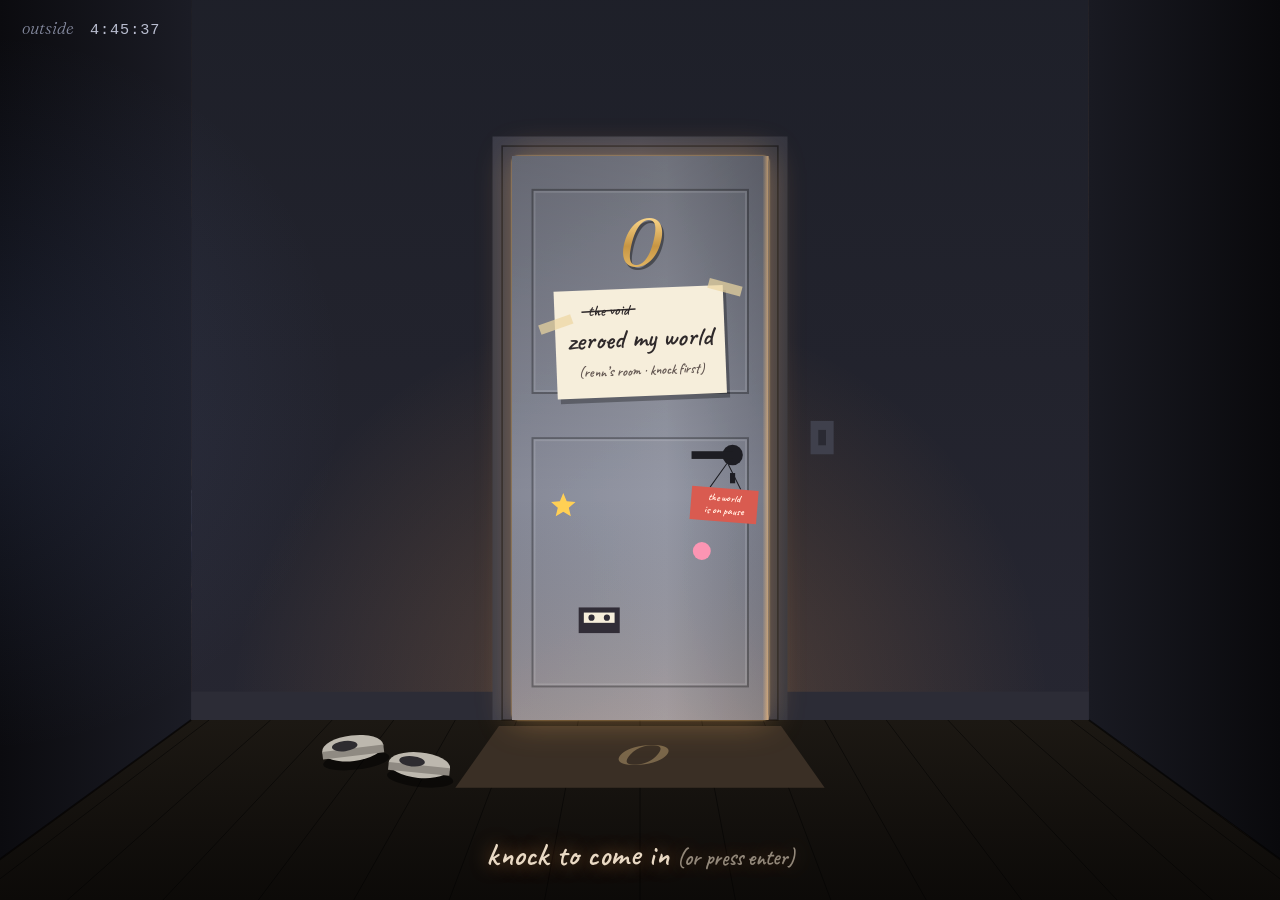
==== commit 38e0d459: "Start outside renn's door: knock, and the world goes back to zero The site now opens in the hallway " ====
--- a/index.html
+++ b/index.html
@@ -4,10 +4,10 @@
   <meta charset="UTF-8">
   <meta name="viewport" content="width=device-width, initial-scale=1, viewport-fit=cover">
   <title>zeroed my world</title>
-  <meta name="description" content="renn's room, one afternoon, rewound to 0:00:00 and played back.">
+  <meta name="description" content="knock on renn's door. inside, the world is rewound to 0:00:00 and it's always 5:47 pm.">
   <meta name="theme-color" content="#1a110b">
   <meta property="og:title" content="zeroed my world">
-  <meta property="og:description" content="one room, one afternoon, rewound to 0:00:00.">
+  <meta property="og:description" content="knock on the door. inside, the world is back to 0:00:00.">
   <meta property="og:type" content="website">
   <link rel="icon" href="favicon.svg" type="image/svg+xml">
 
@@ -16,8 +16,9 @@
   <link rel="stylesheet" href="css/dream.css">
   <link rel="stylesheet" href="css/rooms.css">
   <link rel="stylesheet" href="css/memory.css">
-
-  <script>document.documentElement.classList.add('js');</script>
+  <link rel="stylesheet" href="css/door.css">
+
+  <script>document.documentElement.classList.add('js');try{if(!sessionStorage.getItem('zeroed_inside')&&!(location.hash&&location.hash!=='#home')&&!/[?&]nodoor\b/.test(location.search))document.documentElement.classList.add('at-door')}catch(e){}</script>
 </head>
 <body class="is-asleep" data-view="home">
   <canvas id="memory" class="memory-canvas" aria-hidden="true"></canvas>
@@ -53,7 +54,7 @@
     <div class="title-card" id="titleCard">
       <p class="rewind" aria-hidden="true"><span class="rw-sign">&#9664;&#9664;</span> <span id="rewindCount">4:17:32</span></p>
       <h1 class="dream-title"><span class="t-name">zeroed</span> <span class="t-rest">my world</span></h1>
-      <p class="dream-sub">one room, one afternoon, rewound to 0:00:00</p>
+      <p class="dream-sub">close the door, and the world goes back to 0:00:00</p>
     </div>
 
     <nav class="hotspots" id="hotspots" aria-label="Things in my room"></nav>
@@ -375,6 +376,7 @@
         <dt><kbd>M</kbd></dt><dd>mute the room's own sounds</dd>
         <dt><kbd>Esc</kbd></dt><dd>back to the sky</dd>
         <dt>type <b>again</b></dt><dd>rewind the whole thing to zero</dd>
+        <dt>type <b>leave</b></dt><dd>step back out into the hall</dd>
         <dt>type <b>wish</b></dt><dd>the wish jar</dd>
         <dt>the window</dt><dd>go out of it at night; catch a shooting star</dd>
         <dt>the lamp</dt><dd>click it</dd>
@@ -403,7 +405,15 @@
 
   <p class="dream-toast" id="dreamToast" role="status" aria-live="polite" hidden></p>
 
-  <div class="eyelids" aria-hidden="true"><i></i><i></i></div>
+  <!-- ======================= THE DOOR ======================= -->
+  <div class="door-scene" id="doorScene" role="dialog" aria-label="Outside renn's door">
+    <canvas class="door-hall" aria-hidden="true"></canvas>
+    <canvas class="door-spill" aria-hidden="true"></canvas>
+    <button type="button" class="door-leaf" id="doorLeaf" aria-label="Knock on the door, and come in"><canvas aria-hidden="true"></canvas></button>
+    <p class="door-outside" aria-hidden="true"><span>outside</span> <b id="doorClock">0:00:00</b></p>
+    <p class="door-hint">knock to come in <span>(or press enter)</span></p>
+    <p class="door-reply" aria-live="polite">come in.</p>
+  </div>
 
   <!-- the basics: settings, the message relay, spotify, pinterest, song search, the letter and the sketchbook -->
   <script src="js/config.js" defer></script>
@@ -437,6 +447,7 @@
   <script src="js/games/memory.js" defer></script>
   <script src="js/games/quiz.js" defer></script>
   <script src="js/games/lanterns.js" defer></script>
+  <script src="js/door.js" defer></script>
   <script src="js/extras.js" defer></script>
   <script src="js/main.js" defer></script>
 </body>
--- a/css/door.css
+++ b/css/door.css
@@ -0,0 +1,118 @@
+/* ==========================================================
+   door.css — outside renn's door (js/door.js)
+   ========================================================== */
+.door-scene {
+  position: fixed;
+  inset: 0;
+  z-index: 95;
+  overflow: hidden;
+  background: #0b0b0f;                 /* until the hallway is painted */
+  perspective: 1500px;
+  perspective-origin: var(--ox, 50%) var(--oy, 50%);
+  transform-origin: var(--ox, 50%) var(--oy, 50%);
+  transition: transform 1.7s cubic-bezier(0.55, 0, 0.35, 1), opacity 1.1s ease 0.6s, filter 1.7s ease;
+}
+.door-scene[hidden] { display: none; }
+.door-scene.is-painted { background: transparent; }
+html:not(.at-door) .door-scene { display: none; }
+
+.door-hall,
+.door-spill {
+  position: absolute;
+  inset: 0;
+  pointer-events: none;
+}
+.door-spill {
+  opacity: 0;
+  mix-blend-mode: screen;
+  transition: opacity 1.6s ease 0.2s;
+}
+
+/* the door itself: hinged on the left, it swings into the room */
+.door-leaf {
+  position: absolute;
+  padding: 0;
+  border: 0;
+  background: none;
+  cursor: pointer;
+  transform-origin: 0 50%;
+  transform: rotateY(0deg);
+  transition: transform 1.9s cubic-bezier(0.45, 0, 0.2, 1), filter 1.9s ease;
+  box-shadow: 0 0 22px rgb(255 170 90 / 0.28), 0 0 2px rgb(255 190 120 / 0.9);
+  will-change: transform;
+}
+.door-leaf canvas { display: block; }
+.door-leaf:hover,
+.door-leaf:focus-visible { filter: brightness(1.08); outline: none; box-shadow: 0 0 34px rgb(255 170 90 / 0.4), 0 0 2px rgb(255 190 120 / 1); }
+.door-leaf.is-knocked { animation: door-knocked 0.12s ease 3; }
+
+@keyframes door-knocked {
+  50% { transform: rotateY(0.6deg) translateX(1px); }
+}
+
+.door-scene.is-open .door-leaf { transform: rotateY(82deg); filter: brightness(0.55); cursor: default; }
+.door-scene.is-open .door-spill { opacity: 1; }
+/* stepping through: the doorway rushes past you */
+.door-scene.is-through { transform: scale(5.5); opacity: 0; filter: blur(3px); pointer-events: none; }
+.door-scene.is-gone { opacity: 0; transition: opacity 0.4s ease; pointer-events: none; }
+
+.door-outside {
+  position: absolute;
+  top: max(18px, env(safe-area-inset-top));
+  left: 22px;
+  margin: 0;
+  color: #9aa0b8;
+  font: 400 0.95rem/1 ui-monospace, 'Courier New', monospace;
+  letter-spacing: 0.06em;
+  opacity: 0.85;
+}
+.door-outside span { font: italic 300 1.05rem Fraunces, Georgia, serif; letter-spacing: 0; margin-right: 6px; }
+.door-outside b { font-weight: 400; color: #d6dbef; }
+
+.door-hint,
+.door-reply {
+  position: absolute;
+  left: 0;
+  right: 0;
+  margin: 0;
+  text-align: center;
+  font: 600 clamp(1.4rem, 3vw, 2rem)/1.2 Caveat, cursive;
+  pointer-events: none;
+}
+.door-hint {
+  bottom: max(26px, env(safe-area-inset-bottom));
+  color: #e9d9c4;
+  text-shadow: 0 0 18px rgb(255 170 90 / 0.5);
+  animation: door-breathe 3.2s ease-in-out infinite;
+  transition: opacity 0.5s ease;
+}
+.door-hint span { font-size: 0.7em; opacity: 0.6; }
+.door-reply {
+  top: 16%;
+  color: #ffe2b8;
+  text-shadow: 0 0 24px rgb(255 170 90 / 0.8);
+  opacity: 0;
+  transform: translateY(8px);
+  transition: opacity 0.8s ease, transform 0.8s ease;
+}
+.door-scene.is-knocking .door-hint { opacity: 0; animation: none; }
+.door-scene.is-answered .door-reply { opacity: 1; transform: none; }
+.door-scene.is-open .door-reply { opacity: 0; transition-delay: 0.6s; }
+
+@keyframes door-breathe {
+  50% { opacity: 0.55; }
+}
+
+/* the room waits behind the door: no corner, no captions yet */
+.at-door .corner,
+.at-door .memory-caption,
+.at-door .scene-hint,
+.at-door .tuned-home,
+.at-door .title-card { visibility: hidden; }
+
+@media (hover: none) {
+  .door-hint span { display: none; }
+}
+
+.reduce-motion .door-scene,
+.reduce-motion .door-leaf { transition-duration: 0.3s; }
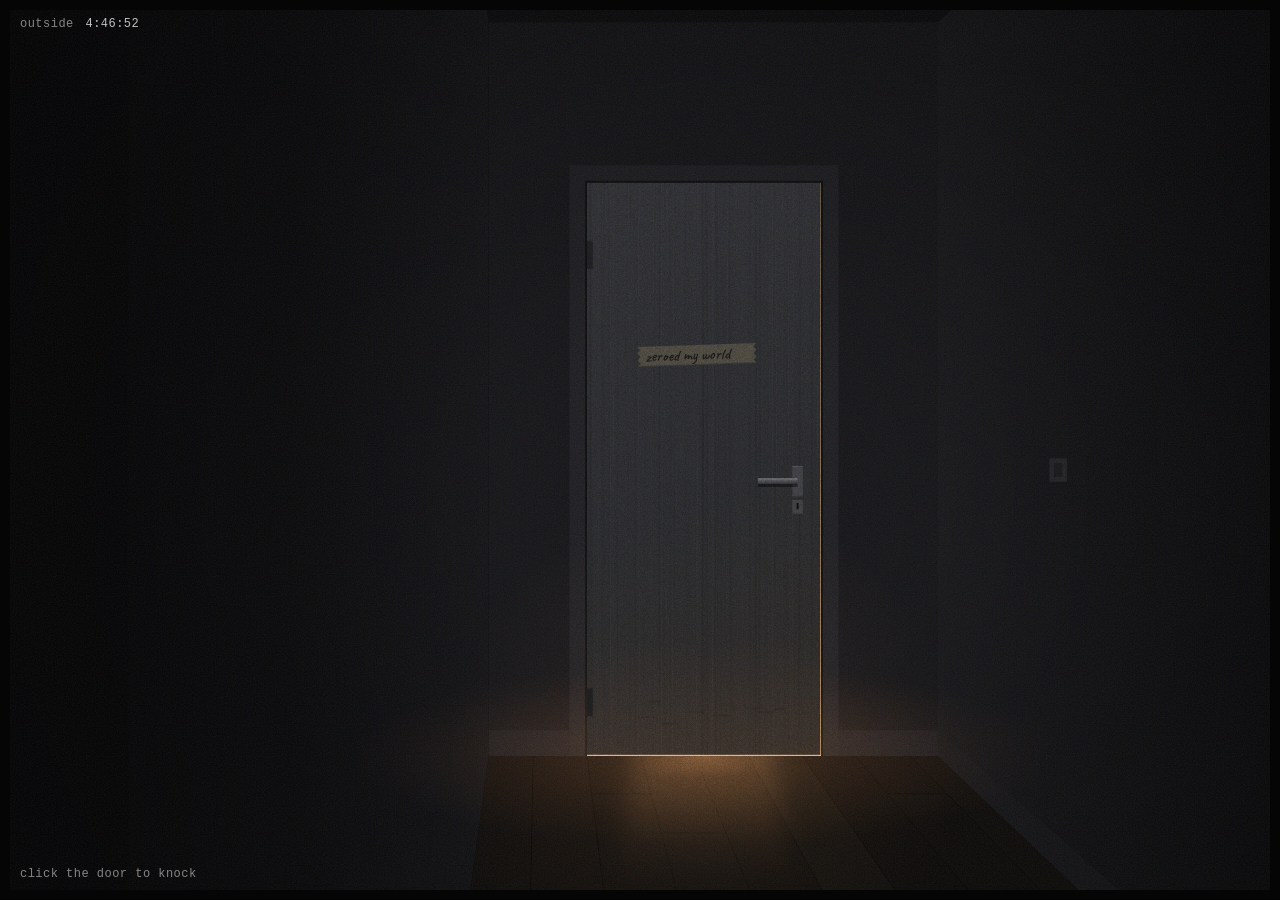
==== commit 32bf350a: "Remake the door to look like a real hallway, and square every corner The hallway is now a dark phone" ====
--- a/index.html
+++ b/index.html
@@ -407,11 +407,14 @@
 
   <!-- ======================= THE DOOR ======================= -->
   <div class="door-scene" id="doorScene" role="dialog" aria-label="Outside renn's door">
-    <canvas class="door-hall" aria-hidden="true"></canvas>
-    <canvas class="door-spill" aria-hidden="true"></canvas>
-    <button type="button" class="door-leaf" id="doorLeaf" aria-label="Knock on the door, and come in"><canvas aria-hidden="true"></canvas></button>
-    <p class="door-outside" aria-hidden="true"><span>outside</span> <b id="doorClock">0:00:00</b></p>
-    <p class="door-hint">knock to come in <span>(or press enter)</span></p>
+    <div class="door-cam">
+      <canvas class="door-hall" aria-hidden="true"></canvas>
+      <canvas class="door-spill" aria-hidden="true"></canvas>
+      <button type="button" class="door-leaf" id="doorLeaf" aria-label="Knock on the door, and come in"><canvas aria-hidden="true"></canvas></button>
+    </div>
+    <div class="door-grain" aria-hidden="true"></div>
+    <p class="door-outside" aria-hidden="true">outside <b id="doorClock">0:00:00</b></p>
+    <p class="door-hint">click the door to knock</p>
     <p class="door-reply" aria-live="polite">come in.</p>
   </div>
 
--- a/css/memory.css
+++ b/css/memory.css
@@ -568,3 +568,6 @@
   .cam-word { display: none; }
   .cam-panel { width: 100vw; }
 }
+
+/* no rounded corners anywhere: square edges only */
+*, *::before, *::after { border-radius: 0 !important; }
--- a/css/door.css
+++ b/css/door.css
@@ -1,34 +1,59 @@
 /* ==========================================================
    door.css — outside renn's door (js/door.js)
+   Meant to look like a dark phone photo, not an illustration:
+   no glows, no rounded anything, plain type.
    ========================================================== */
 .door-scene {
   position: fixed;
   inset: 0;
   z-index: 95;
   overflow: hidden;
-  background: #0b0b0f;                 /* until the hallway is painted */
-  perspective: 1500px;
-  perspective-origin: var(--ox, 50%) var(--oy, 50%);
+  background: #050506;                 /* until the hallway is painted */
   transform-origin: var(--ox, 50%) var(--oy, 50%);
-  transition: transform 1.7s cubic-bezier(0.55, 0, 0.35, 1), opacity 1.1s ease 0.6s, filter 1.7s ease;
+  transition: transform 1.8s cubic-bezier(0.55, 0, 0.35, 1), opacity 1.1s ease 0.7s;
 }
 .door-scene[hidden] { display: none; }
 .door-scene.is-painted { background: transparent; }
 html:not(.at-door) .door-scene { display: none; }
+/* a black edge, so the drifting camera never shows the room round the sides */
+.door-scene::after {
+  content: '';
+  position: absolute;
+  inset: 0;
+  pointer-events: none;
+  box-shadow: inset 0 0 0 10px #050506;
+}
+
+/* the camera: held in a hand, so it drifts a little */
+.door-cam {
+  position: absolute;
+  inset: -12px;
+  perspective: 1500px;
+  perspective-origin: var(--ox, 50%) var(--oy, 50%);
+  animation: door-hand 11s ease-in-out infinite alternate;
+}
+.door-cam > * { margin: 12px; }
+@keyframes door-hand {
+  0%   { transform: translate(0, 0) rotate(0deg); }
+  30%  { transform: translate(3px, -2px) rotate(0.12deg); }
+  65%  { transform: translate(-2px, 2px) rotate(-0.08deg); }
+  100% { transform: translate(2px, 1px) rotate(0.05deg); }
+}
 
 .door-hall,
 .door-spill {
   position: absolute;
-  inset: 0;
+  top: 0;
+  left: 0;
   pointer-events: none;
 }
 .door-spill {
   opacity: 0;
   mix-blend-mode: screen;
-  transition: opacity 1.6s ease 0.2s;
+  transition: opacity 1.6s ease 0.3s;
 }
 
-/* the door itself: hinged on the left, it swings into the room */
+/* the door: hinged on the left, it swings into the room */
 .door-leaf {
   position: absolute;
   padding: 0;
@@ -37,71 +62,75 @@
   cursor: pointer;
   transform-origin: 0 50%;
   transform: rotateY(0deg);
-  transition: transform 1.9s cubic-bezier(0.45, 0, 0.2, 1), filter 1.9s ease;
-  box-shadow: 0 0 22px rgb(255 170 90 / 0.28), 0 0 2px rgb(255 190 120 / 0.9);
+  transition: transform 2.1s cubic-bezier(0.45, 0, 0.2, 1), filter 2.1s ease;
   will-change: transform;
 }
 .door-leaf canvas { display: block; }
-.door-leaf:hover,
-.door-leaf:focus-visible { filter: brightness(1.08); outline: none; box-shadow: 0 0 34px rgb(255 170 90 / 0.4), 0 0 2px rgb(255 190 120 / 1); }
-.door-leaf.is-knocked { animation: door-knocked 0.12s ease 3; }
-
+.door-leaf:focus,
+.door-leaf:focus-visible { outline: none; }
+.door-leaf.is-knocked { animation: door-knocked 0.1s linear 3; }
 @keyframes door-knocked {
-  50% { transform: rotateY(0.6deg) translateX(1px); }
+  50% { transform: translateX(0.7px); }
 }
 
-.door-scene.is-open .door-leaf { transform: rotateY(82deg); filter: brightness(0.55); cursor: default; }
+.door-scene.is-open .door-leaf { transform: rotateY(80deg); filter: brightness(0.6); cursor: default; }
 .door-scene.is-open .door-spill { opacity: 1; }
-/* stepping through: the doorway rushes past you */
-.door-scene.is-through { transform: scale(5.5); opacity: 0; filter: blur(3px); pointer-events: none; }
+/* stepping through: the doorway goes past you */
+.door-scene.is-through { transform: scale(5); opacity: 0; pointer-events: none; }
 .door-scene.is-gone { opacity: 0; transition: opacity 0.4s ease; pointer-events: none; }
 
-.door-outside {
+/* grain that moves, like video */
+.door-grain {
   position: absolute;
-  top: max(18px, env(safe-area-inset-top));
-  left: 22px;
+  inset: -50%;
+  pointer-events: none;
+  opacity: 0.09;
+  background-image: url("data:image/svg+xml,%3Csvg xmlns='http://www.w3.org/2000/svg' width='160' height='160'%3E%3Cfilter id='n'%3E%3CfeTurbulence type='fractalNoise' baseFrequency='0.9' numOctaves='2' stitchTiles='stitch'/%3E%3C/filter%3E%3Crect width='100%25' height='100%25' filter='url(%23n)'/%3E%3C/svg%3E");
+  animation: door-grain 0.5s steps(4) infinite;
+}
+@keyframes door-grain {
+  0%   { transform: translate(0, 0); }
+  25%  { transform: translate(-7%, 4%); }
+  50%  { transform: translate(5%, -6%); }
+  75%  { transform: translate(-3%, -8%); }
+  100% { transform: translate(8%, 3%); }
+}
+
+/* plain words: a timestamp, a line of instruction, a subtitle */
+.door-outside,
+.door-hint {
+  position: absolute;
   margin: 0;
-  color: #9aa0b8;
-  font: 400 0.95rem/1 ui-monospace, 'Courier New', monospace;
-  letter-spacing: 0.06em;
-  opacity: 0.85;
+  font: 400 12px/1 ui-monospace, 'SFMono-Regular', Menlo, 'Courier New', monospace;
+  letter-spacing: 0.04em;
+  color: rgb(255 255 255 / 0.5);
+  text-transform: lowercase;
 }
-.door-outside span { font: italic 300 1.05rem Fraunces, Georgia, serif; letter-spacing: 0; margin-right: 6px; }
-.door-outside b { font-weight: 400; color: #d6dbef; }
-
-.door-hint,
+.door-outside { top: max(18px, env(safe-area-inset-top)); left: 20px; }
+.door-outside b { font-weight: 400; color: rgb(255 255 255 / 0.75); margin-left: 4px; }
+.door-hint {
+  left: 20px;
+  bottom: max(20px, env(safe-area-inset-bottom));
+  transition: opacity 0.4s ease;
+}
 .door-reply {
   position: absolute;
   left: 0;
   right: 0;
+  bottom: 12%;
   margin: 0;
   text-align: center;
-  font: 600 clamp(1.4rem, 3vw, 2rem)/1.2 Caveat, cursive;
+  font: 400 clamp(15px, 1.6vw, 19px)/1.3 system-ui, -apple-system, 'Segoe UI', sans-serif;
+  color: #f2f2f2;
+  text-shadow: 0 1px 2px rgb(0 0 0 / 0.9);
+  opacity: 0;
+  transition: opacity 0.25s linear;
   pointer-events: none;
 }
-.door-hint {
-  bottom: max(26px, env(safe-area-inset-bottom));
-  color: #e9d9c4;
-  text-shadow: 0 0 18px rgb(255 170 90 / 0.5);
-  animation: door-breathe 3.2s ease-in-out infinite;
-  transition: opacity 0.5s ease;
-}
-.door-hint span { font-size: 0.7em; opacity: 0.6; }
-.door-reply {
-  top: 16%;
-  color: #ffe2b8;
-  text-shadow: 0 0 24px rgb(255 170 90 / 0.8);
-  opacity: 0;
-  transform: translateY(8px);
-  transition: opacity 0.8s ease, transform 0.8s ease;
-}
-.door-scene.is-knocking .door-hint { opacity: 0; animation: none; }
-.door-scene.is-answered .door-reply { opacity: 1; transform: none; }
-.door-scene.is-open .door-reply { opacity: 0; transition-delay: 0.6s; }
-
-@keyframes door-breathe {
-  50% { opacity: 0.55; }
-}
+.door-reply::before { content: '\2014\00a0'; }
+.door-scene.is-knocking .door-hint { opacity: 0; }
+.door-scene.is-answered .door-reply { opacity: 1; }
+.door-scene.is-open .door-reply { opacity: 0; transition-delay: 0.8s; }
 
 /* the room waits behind the door: no corner, no captions yet */
 .at-door .corner,
@@ -110,9 +139,7 @@
 .at-door .tuned-home,
 .at-door .title-card { visibility: hidden; }
 
-@media (hover: none) {
-  .door-hint span { display: none; }
-}
-
+.reduce-motion .door-cam,
+.reduce-motion .door-grain { animation: none; }
 .reduce-motion .door-scene,
 .reduce-motion .door-leaf { transition-duration: 0.3s; }
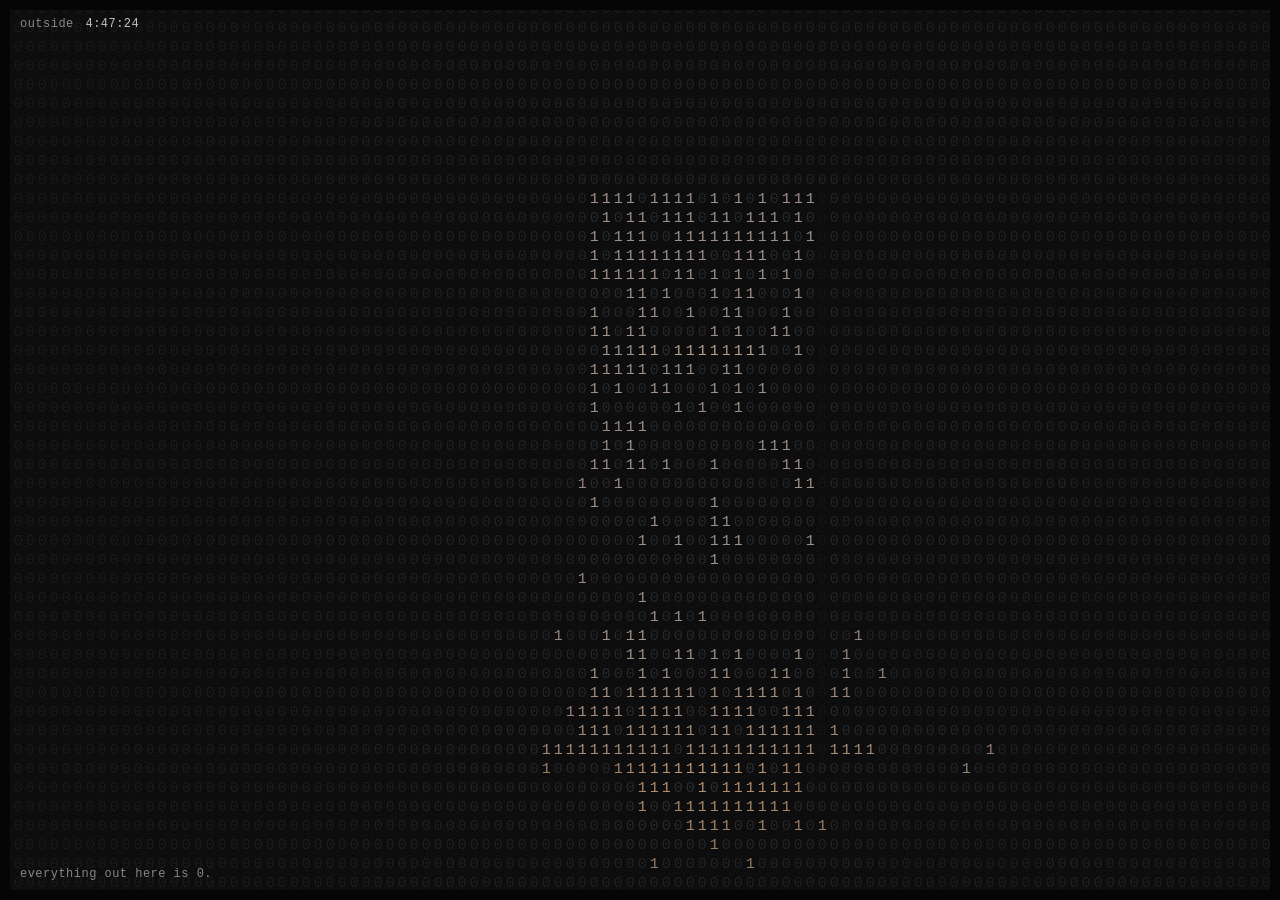
==== commit 48364313: "Zero the world: a binary void outside, and a room that loses its bits Before the door there is the v" ====
--- a/index.html
+++ b/index.html
@@ -31,7 +31,7 @@
 
   <!-- ======================= CORNERS ======================= -->
   <header class="corner">
-    <a class="corner-home" href="#home">zeroed my world <span class="tape-counter" id="tapeCounter" aria-hidden="true">0:00:00</span></a>
+    <a class="corner-home" href="#home">zeroed my world <span class="tape-counter" id="tapeCounter" aria-hidden="true">0:00:00</span> <span class="bits-left" id="bitsLeft" title="bits left before the room is zeroed">11111111</span></a>
     <nav class="corner-right" aria-label="Sound and version">
       <button type="button" class="hand-link" id="rainBtn" aria-pressed="false">
         <svg class="icon" viewBox="0 0 24 24" aria-hidden="true"><path d="M22 12a10.06 10.06 1 0 0-20 0Z"/><path d="M12 12v8a2 2 0 0 0 4 0"/><path d="M12 2v1"/></svg>
@@ -377,6 +377,7 @@
         <dt><kbd>Esc</kbd></dt><dd>back to the sky</dd>
         <dt>type <b>again</b></dt><dd>rewind the whole thing to zero</dd>
         <dt>type <b>leave</b></dt><dd>step back out into the hall</dd>
+        <dt>11111111</dt><dd>the bits the room has left. they go, one a minute</dd>
         <dt>type <b>wish</b></dt><dd>the wish jar</dd>
         <dt>the window</dt><dd>go out of it at night; catch a shooting star</dd>
         <dt>the lamp</dt><dd>click it</dd>
@@ -412,6 +413,7 @@
       <canvas class="door-spill" aria-hidden="true"></canvas>
       <button type="button" class="door-leaf" id="doorLeaf" aria-label="Knock on the door, and come in"><canvas aria-hidden="true"></canvas></button>
     </div>
+    <canvas class="door-bits" aria-hidden="true"></canvas>
     <div class="door-grain" aria-hidden="true"></div>
     <p class="door-outside" aria-hidden="true">outside <b id="doorClock">0:00:00</b></p>
     <p class="door-hint">click the door to knock</p>
@@ -451,6 +453,7 @@
   <script src="js/games/quiz.js" defer></script>
   <script src="js/games/lanterns.js" defer></script>
   <script src="js/door.js" defer></script>
+  <script src="js/zero.js" defer></script>
   <script src="js/extras.js" defer></script>
   <script src="js/main.js" defer></script>
 </body>
--- a/css/memory.css
+++ b/css/memory.css
@@ -571,3 +571,16 @@
 
 /* no rounded corners anywhere: square edges only */
 *, *::before, *::after { border-radius: 0 !important; }
+
+/* the bits the room has left, next to the counter */
+.corner-home .bits-left {
+  margin-left: 6px;
+  font: 400 0.72em/1 ui-monospace, Menlo, 'Courier New', monospace;
+  letter-spacing: 0.08em;
+  opacity: 0.55;
+}
+.corner-home .bits-left.is-flipping { animation: bits-flip 0.6s steps(3) 1; }
+@keyframes bits-flip {
+  0%, 66% { opacity: 1; color: #fff; }
+  33% { opacity: 0.2; }
+}
--- a/css/door.css
+++ b/css/door.css
@@ -143,3 +143,16 @@
 .reduce-motion .door-grain { animation: none; }
 .reduce-motion .door-scene,
 .reduce-motion .door-leaf { transition-duration: 0.3s; }
+
+/* the void: the hallway in zeros and ones, before it resolves */
+.door-bits {
+  position: absolute;
+  top: 0;
+  left: 0;
+  width: 100%;
+  height: 100%;
+  pointer-events: none;
+  background: #050506;
+}
+.door-bits[hidden] { display: none; }
+.reduce-motion .door-bits { display: none; }
